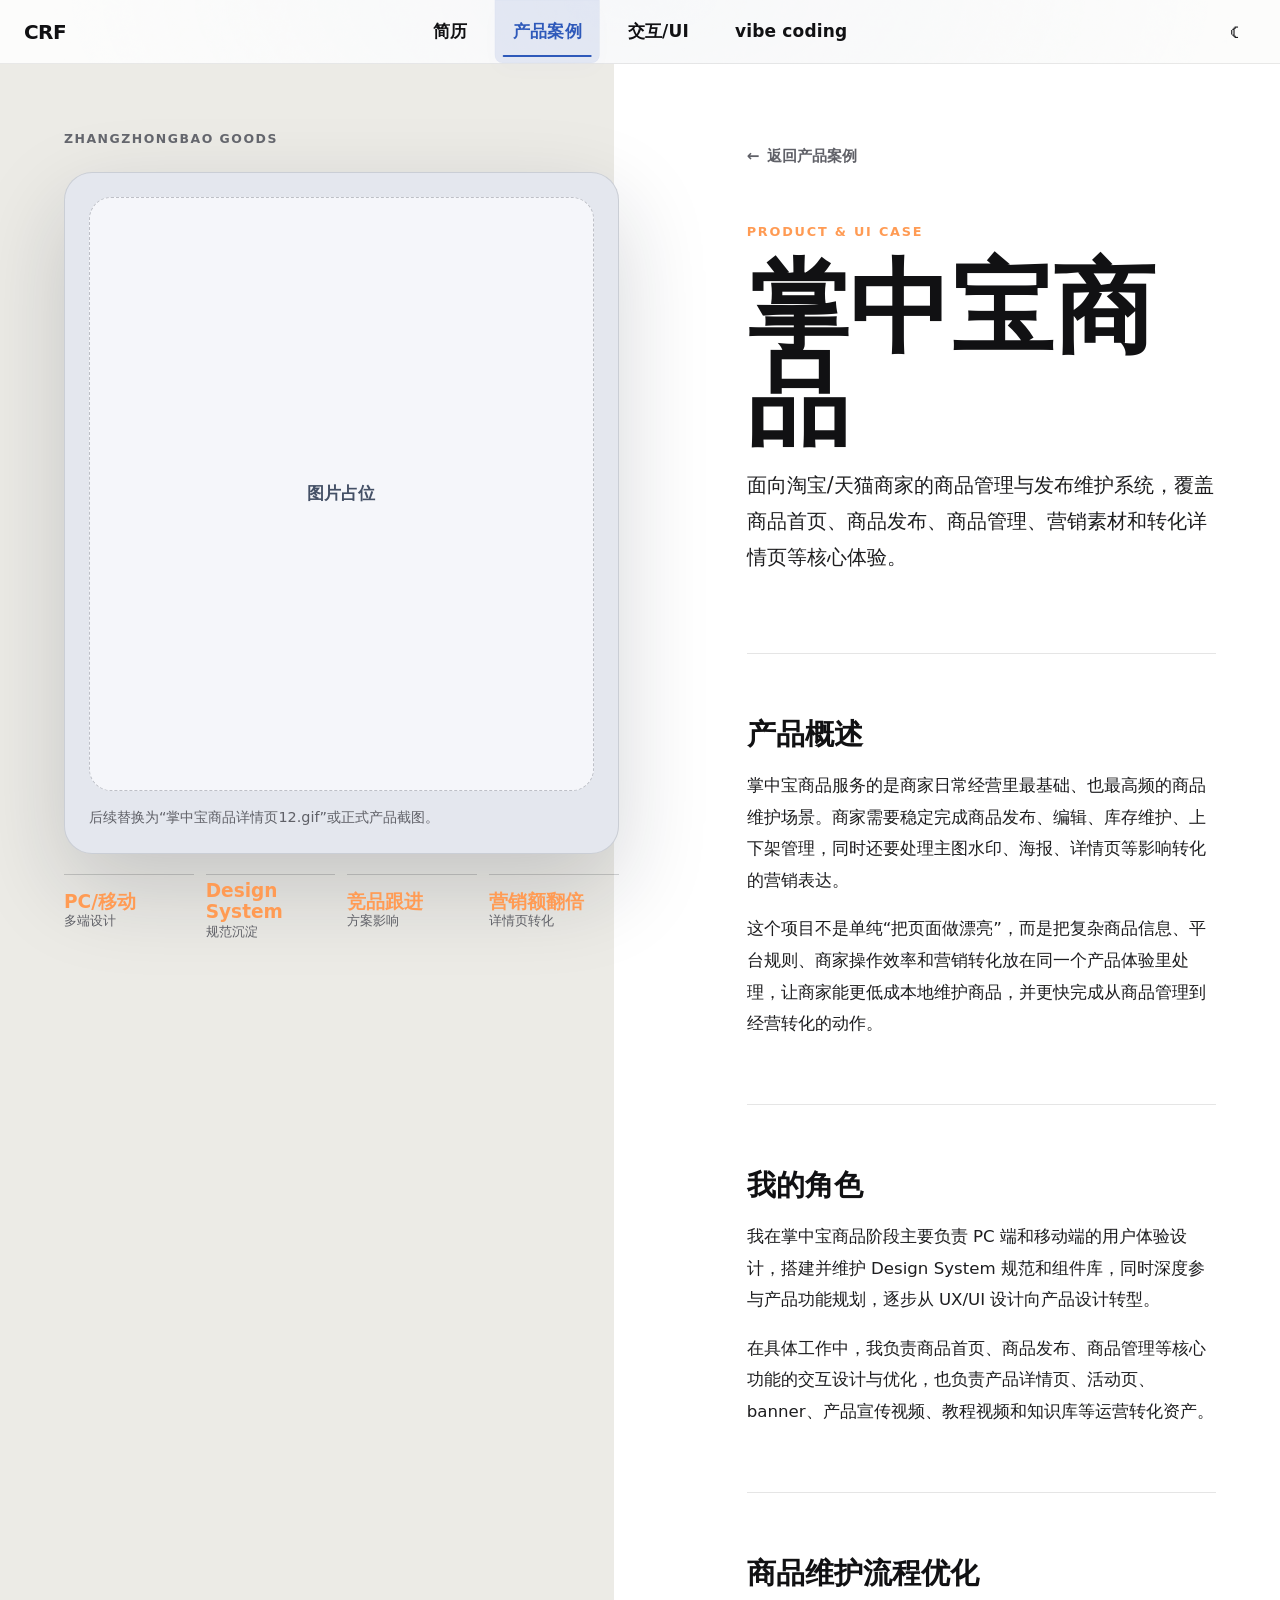
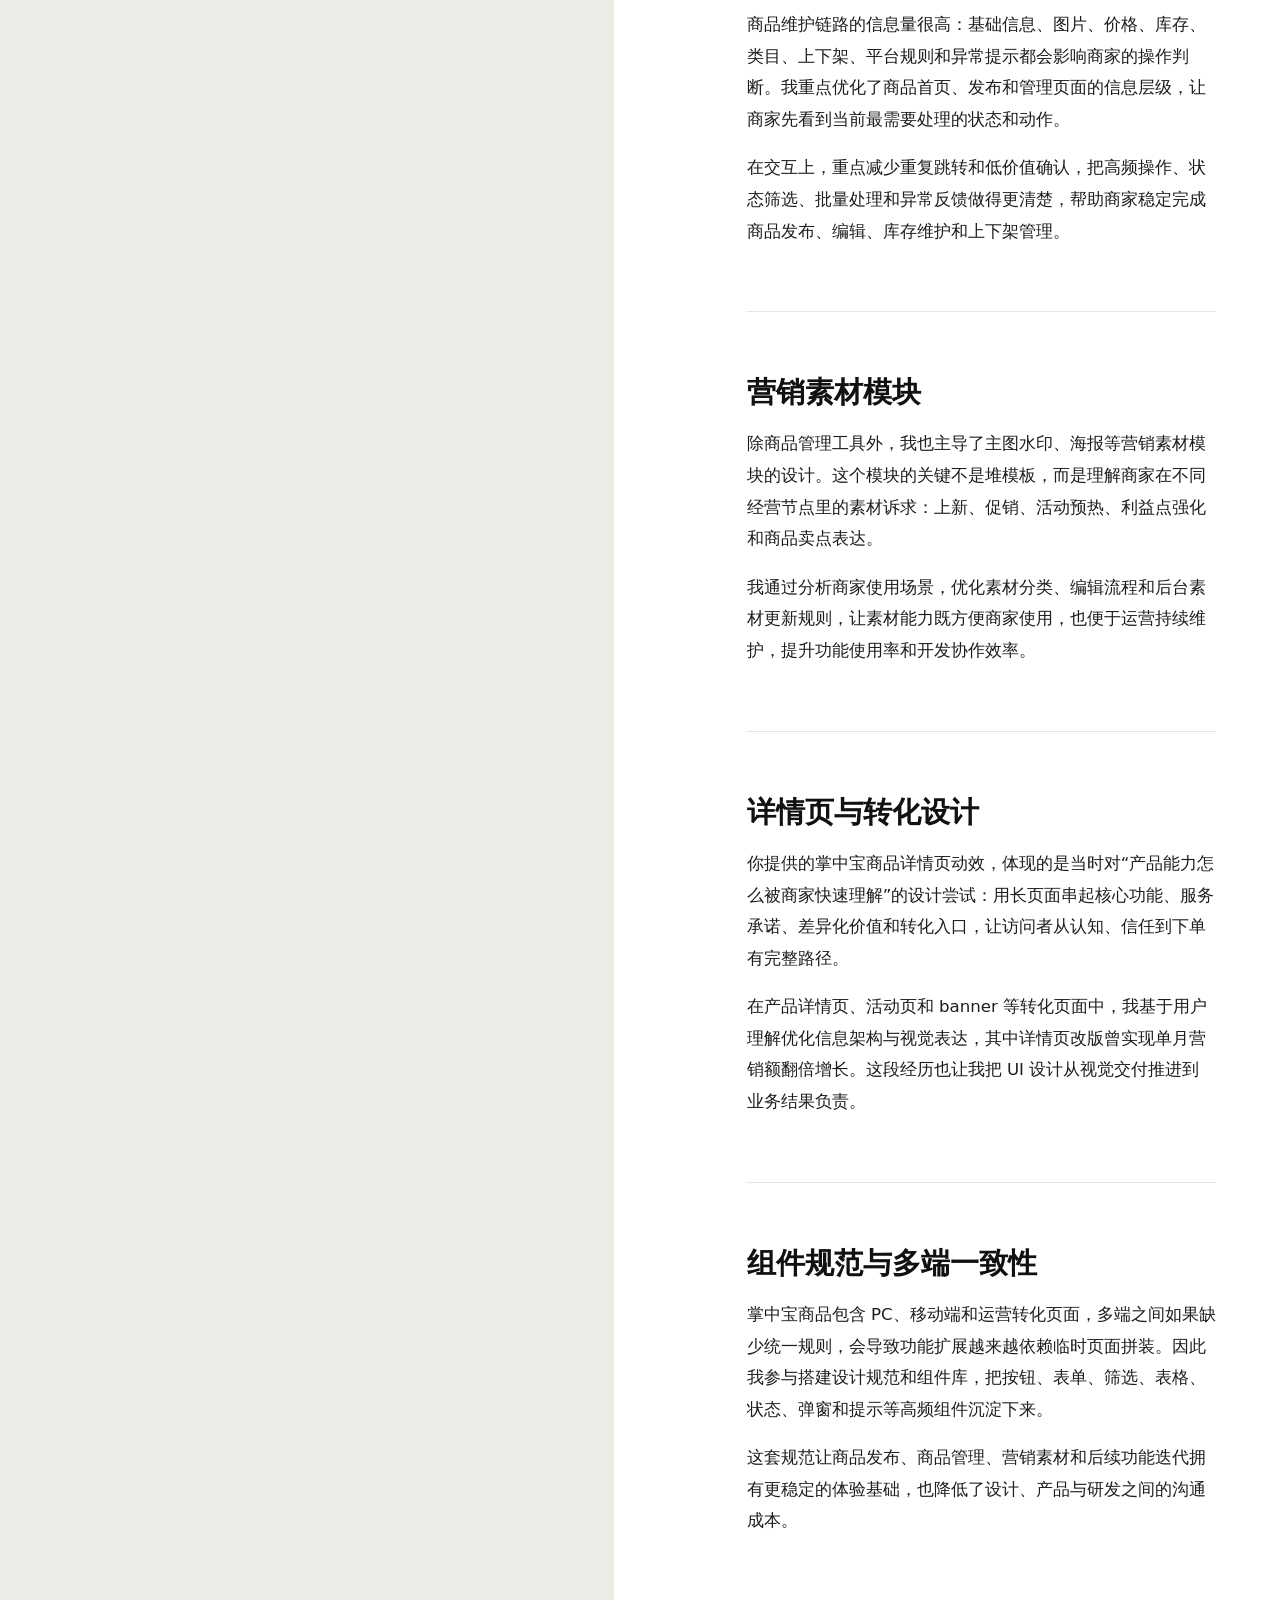
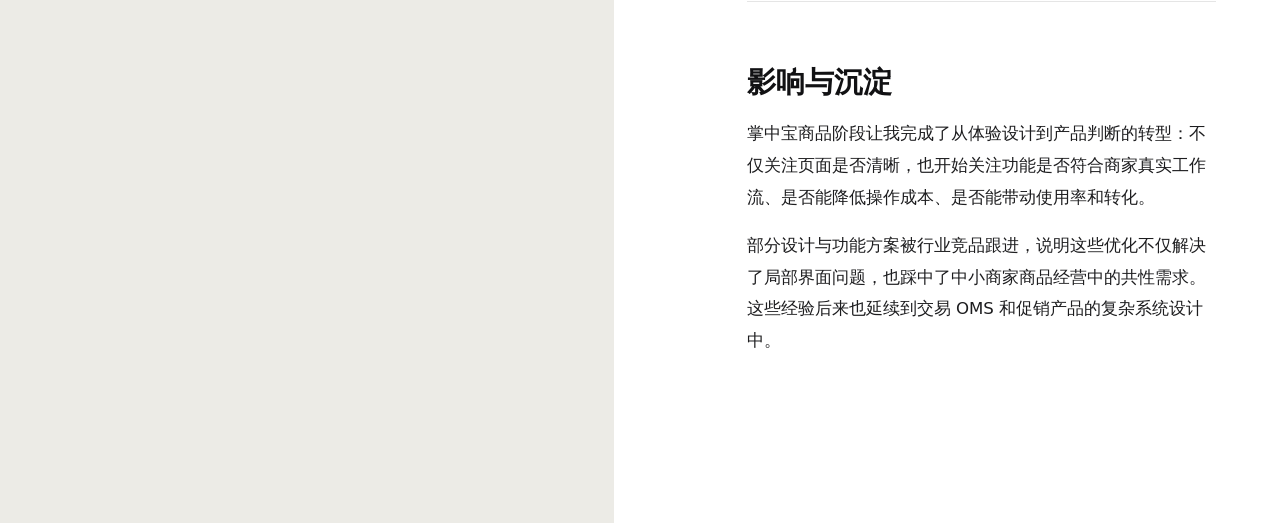
==== case-goods.html @ e0917ec3 "Add trade OMS portfolio case study" ====
<!doctype html>
<html lang="zh-CN">
  <head>
    <meta charset="utf-8" />
    <meta name="viewport" content="width=device-width, initial-scale=1" />
    <title>掌中宝商品案例 | 陈若非</title>
    <meta name="description" content="陈若非在掌中宝商品项目中负责交互/UI、商品管理流程、营销素材模块和转化详情页设计的产品案例。" />
    <link rel="stylesheet" href="styles.css" />
  </head>
  <body class="case-study-body">
    <div class="page-container">
      <header class="site-header">
        <a class="site-logo" href="index.html" aria-label="回到简历"><span class="logo-text">CRF</span></a>
        <nav class="primary-nav nav-links" aria-label="一级导航">
          <a class="nav-link" href="index.html">简历</a>
          <a class="nav-link active" href="product-cases.html">产品案例</a>
          <a class="nav-link" href="interaction-ui.html">交互/UI</a>
          <a class="nav-link" href="vibe-coding.html">vibe coding</a>
        </nav>
        <div class="nav-actions">
          <button class="theme-toggle" type="button" aria-label="切换为深色模式" title="切换为深色模式"><span class="theme-toggle-icon" aria-hidden="true">☾</span></button>
          <button class="hamburger-button" type="button" aria-label="打开导航" aria-expanded="false"><span class="hamburger-icon" aria-hidden="true"><span></span><span></span><span></span></span></button>
        </div>
      </header>
      <div class="slide-menu-overlay" hidden></div>
      <aside class="slide-menu slide-menu--right" id="mobile-nav-menu" aria-hidden="true">
        <nav aria-label="移动端导航">
          <ul class="hamburger-ul">
            <li><a href="index.html"><h3>简历</h3></a></li>
            <li><a href="product-cases.html"><h3 class="index-li">产品案例</h3></a></li>
            <li><a href="interaction-ui.html"><h3>交互/UI</h3></a></li>
            <li><a href="vibe-coding.html"><h3>vibe coding</h3></a></li>
          </ul>
        </nav>
      </aside>

      <main class="page-main trade-case-main goods-case-main">
        <section class="trade-case-layout" aria-labelledby="goods-case-title">
          <div class="trade-case-media" aria-label="掌中宝商品详情页截图占位">
            <div class="trade-case-media-inner">
              <p class="trade-case-kicker">Zhangzhongbao Goods</p>
              <figure class="trade-case-figure trade-case-figure--primary case-placeholder-frame">
                <div class="case-image-placeholder" aria-hidden="true">图片占位</div>
                <figcaption>后续替换为“掌中宝商品详情页12.gif”或正式产品截图。</figcaption>
              </figure>
              <div class="trade-case-metrics" aria-label="项目关键证据">
                <span><strong>PC/移动</strong>多端设计</span>
                <span><strong>Design System</strong>规范沉淀</span>
                <span><strong>竞品跟进</strong>方案影响</span>
                <span><strong>营销额翻倍</strong>详情页转化</span>
              </div>
            </div>
          </div>

          <article class="trade-case-content">
            <a class="case-back-link" href="product-cases.html">返回产品案例</a>
            <header class="trade-case-hero">
              <p class="case-eyebrow">Product & UI Case</p>
              <h1 id="goods-case-title">掌中宝商品</h1>
              <p class="case-lede">面向淘宝/天猫商家的商品管理与发布维护系统，覆盖商品首页、商品发布、商品管理、营销素材和转化详情页等核心体验。</p>
            </header>

            <section class="case-story-section" aria-labelledby="goods-overview">
              <h2 id="goods-overview">产品概述</h2>
              <p>掌中宝商品服务的是商家日常经营里最基础、也最高频的商品维护场景。商家需要稳定完成商品发布、编辑、库存维护、上下架管理，同时还要处理主图水印、海报、详情页等影响转化的营销表达。</p>
              <p>这个项目不是单纯“把页面做漂亮”，而是把复杂商品信息、平台规则、商家操作效率和营销转化放在同一个产品体验里处理，让商家能更低成本地维护商品，并更快完成从商品管理到经营转化的动作。</p>
            </section>

            <section class="case-story-section" aria-labelledby="goods-role">
              <h2 id="goods-role">我的角色</h2>
              <p>我在掌中宝商品阶段主要负责 PC 端和移动端的用户体验设计，搭建并维护 Design System 规范和组件库，同时深度参与产品功能规划，逐步从 UX/UI 设计向产品设计转型。</p>
              <p>在具体工作中，我负责商品首页、商品发布、商品管理等核心功能的交互设计与优化，也负责产品详情页、活动页、banner、产品宣传视频、教程视频和知识库等运营转化资产。</p>
            </section>

            <section class="case-story-section" aria-labelledby="goods-flow">
              <h2 id="goods-flow">商品维护流程优化</h2>
              <p>商品维护链路的信息量很高：基础信息、图片、价格、库存、类目、上下架、平台规则和异常提示都会影响商家的操作判断。我重点优化了商品首页、发布和管理页面的信息层级，让商家先看到当前最需要处理的状态和动作。</p>
              <p>在交互上，重点减少重复跳转和低价值确认，把高频操作、状态筛选、批量处理和异常反馈做得更清楚，帮助商家稳定完成商品发布、编辑、库存维护和上下架管理。</p>
            </section>

            <section class="case-story-section" aria-labelledby="goods-material">
              <h2 id="goods-material">营销素材模块</h2>
              <p>除商品管理工具外，我也主导了主图水印、海报等营销素材模块的设计。这个模块的关键不是堆模板，而是理解商家在不同经营节点里的素材诉求：上新、促销、活动预热、利益点强化和商品卖点表达。</p>
              <p>我通过分析商家使用场景，优化素材分类、编辑流程和后台素材更新规则，让素材能力既方便商家使用，也便于运营持续维护，提升功能使用率和开发协作效率。</p>
            </section>

            <section class="case-story-section" aria-labelledby="goods-conversion">
              <h2 id="goods-conversion">详情页与转化设计</h2>
              <p>你提供的掌中宝商品详情页动效，体现的是当时对“产品能力怎么被商家快速理解”的设计尝试：用长页面串起核心功能、服务承诺、差异化价值和转化入口，让访问者从认知、信任到下单有完整路径。</p>
              <p>在产品详情页、活动页和 banner 等转化页面中，我基于用户理解优化信息架构与视觉表达，其中详情页改版曾实现单月营销额翻倍增长。这段经历也让我把 UI 设计从视觉交付推进到业务结果负责。</p>
            </section>

            <section class="case-story-section" aria-labelledby="goods-system">
              <h2 id="goods-system">组件规范与多端一致性</h2>
              <p>掌中宝商品包含 PC、移动端和运营转化页面，多端之间如果缺少统一规则，会导致功能扩展越来越依赖临时页面拼装。因此我参与搭建设计规范和组件库，把按钮、表单、筛选、表格、状态、弹窗和提示等高频组件沉淀下来。</p>
              <p>这套规范让商品发布、商品管理、营销素材和后续功能迭代拥有更稳定的体验基础，也降低了设计、产品与研发之间的沟通成本。</p>
            </section>

            <section class="case-story-section" aria-labelledby="goods-impact">
              <h2 id="goods-impact">影响与沉淀</h2>
              <p>掌中宝商品阶段让我完成了从体验设计到产品判断的转型：不仅关注页面是否清晰，也开始关注功能是否符合商家真实工作流、是否能降低操作成本、是否能带动使用率和转化。</p>
              <p>部分设计与功能方案被行业竞品跟进，说明这些优化不仅解决了局部界面问题，也踩中了中小商家商品经营中的共性需求。这些经验后来也延续到交易 OMS 和促销产品的复杂系统设计中。</p>
            </section>
          </article>
        </section>
      </main>
    </div>
    <script src="script.js"></script>
  </body>
</html>
---- styles.css ----
:root {
  --color-bg: #fff;
  --color-bg-alt: #fbfbfd;
  --color-fg: #1d1d1f;
  --color-fg-bold: #111113;
  --color-fg-light: #5f6067;
  --color-fg-muted: #8a8b92;
  --color-border: #0000001a;
  --color-border-bg: #0000000f;
  --color-accent: #2e59ba;
  --color-accent-light: #eaf0ff;
  --color-accent-subtle: #f0f5ff;
  --color-surface-hover: #f3f4f8;
  --font-sans: Inter, ui-sans-serif, system-ui, -apple-system, BlinkMacSystemFont, "Segoe UI", "PingFang SC", "Microsoft YaHei", sans-serif;
  --font-heading: var(--font-sans);
  --font-weight-normal: 400;
  --font-weight-medium: 600;
  --font-weight-bold: 700;
  --font-weight-black: 800;
  --text-sm: 0.875rem;
  --text-md: 1rem;
  --text-lg: 1.25rem;
  --text-xl: 1.75rem;
  --text-2xl: 2.5rem;
  --text-3xl: 3.5rem;
  --tracking-tight: -0.03em;
  --leading-normal: 1.7;
  --leading-tight: 1.1;
  --spacing-1: 0.25rem;
  --spacing-2: 0.5rem;
  --spacing-3: 0.75rem;
  --spacing-4: 1rem;
  --spacing-5: 1.25rem;
  --spacing-6: 1.5rem;
  --spacing-8: 2rem;
  --spacing-10: 2.5rem;
  --spacing-12: 3rem;
  --radius-xs: 4px;
  --radius-sm: 8px;
  --radius-md: 12px;
  --radius-lg: 16px;
  --shadow-sm: 0 8px 22px rgba(0, 0, 0, 0.05);
  --shadow-md: 0 18px 45px rgba(0, 0, 0, 0.08);
  --header-height: 64px;
  --header-height-mobile: 56px;
  --z-header: 50;
  --z-sticky: 20;
  --z-overlay: 80;
  --z-menu: 90;
  --duration-fast: 160ms;
  --duration-normal: 300ms;
  --ease-out: cubic-bezier(0.16, 1, 0.3, 1);
  --ease-menu: cubic-bezier(0.22, 1, 0.36, 1);
}

[data-theme="dark"] {
  --color-bg: #121214;
  --color-bg-alt: #17171a;
  --color-fg: #e6e6eb;
  --color-fg-bold: #fbfbfd;
  --color-fg-light: #b4b5bd;
  --color-fg-muted: #7d7f89;
  --color-border: #ffffff24;
  --color-border-bg: #ffffff12;
  --color-accent: #7ea2ff;
  --color-accent-light: #1d2b4f;
  --color-accent-subtle: #18223c;
  --color-surface-hover: #24242a;
}

* {
  box-sizing: border-box;
}

html {
  scroll-behavior: smooth;
}

body {
  margin: 0;
  background-color: var(--color-bg-alt);
  color: var(--color-fg);
  font-family: var(--font-sans);
  font-size: 17px;
  font-weight: var(--font-weight-normal);
  line-height: var(--leading-normal);
  padding-top: var(--header-height);
  -webkit-font-smoothing: antialiased;
  -moz-osx-font-smoothing: grayscale;
}

.portfolio-body {
  background: #fff;
  overflow-x: hidden;
}

[data-theme="dark"] .portfolio-body {
  background: #0f0f10;
}

body::before {
  content: "";
  position: fixed;
  inset: 0;
  background-image: url("data:image/svg+xml,%3Csvg viewBox='0 0 200 200' xmlns='http://www.w3.org/2000/svg'%3E%3Cfilter id='noise'%3E%3CfeTurbulence type='fractalNoise' baseFrequency='0.65' numOctaves='3' stitchTiles='stitch'/%3E%3C/filter%3E%3Crect width='100%25' height='100%25' filter='url(%23noise)'/%3E%3C/svg%3E");
  opacity: 0.02;
  pointer-events: none;
  z-index: -1;
}

body::after {
  content: "";
  position: fixed;
  inset: 0;
  background: radial-gradient(ellipse 80% 50% at 50% 0%, rgba(46, 89, 186, 0.08) 0%, transparent 60%);
  pointer-events: none;
  z-index: -1;
}

a {
  color: inherit;
}

h1,
h2,
h3,
h4,
p {
  margin-top: 0;
}

h1,
h2,
h3,
h4 {
  color: var(--color-fg-bold);
  font-family: var(--font-heading);
  font-weight: var(--font-weight-bold);
  letter-spacing: var(--tracking-tight);
  line-height: var(--leading-tight);
}

p {
  margin: 0 0 1.25rem;
}

ul {
  margin: 0 0 1.25rem;
  padding-left: 1.1rem;
}

li {
  padding-left: 0.35rem;
}

li + li {
  margin-top: 0.45rem;
}

.page-container {
  display: flex;
  min-height: 100vh;
  flex-direction: column;
}

.site-header {
  position: fixed;
  top: 0;
  left: 0;
  z-index: var(--z-header);
  display: flex;
  align-items: center;
  justify-content: space-between;
  width: 100%;
  height: var(--header-height);
  padding: 0 1.5rem;
  border-bottom: 1px solid rgba(0, 0, 0, 0.08);
  background-color: rgba(255, 255, 255, 0.7);
  backdrop-filter: none;
  -webkit-backdrop-filter: none;
}

[data-theme="dark"] .site-header {
  border-bottom-color: rgba(255, 255, 255, 0.09);
  background-color: rgba(18, 18, 20, 0.84);
  box-shadow: 0 12px 32px rgba(0, 0, 0, 0.18);
}

.site-logo {
  display: flex;
  align-items: center;
  text-decoration: none;
}

.logo-text {
  color: var(--color-fg-bold);
  font-size: var(--text-lg);
  font-weight: var(--font-weight-black);
  letter-spacing: var(--tracking-tight);
}

.nav-links {
  position: absolute;
  left: 50%;
  display: flex;
  height: 100%;
  align-items: stretch;
  gap: 0.625rem;
  transform: translateX(-50%);
}

.nav-link {
  position: relative;
  display: flex;
  align-items: center;
  padding: 0.75rem 1.125rem;
  border-radius: 0 0 var(--radius-sm) var(--radius-sm);
  color: var(--color-fg-bold);
  font-size: 1.0625rem;
  font-weight: var(--font-weight-bold);
  letter-spacing: 0.01em;
  text-decoration: none;
  transition:
    color var(--duration-fast) var(--ease-out),
    background-color var(--duration-fast) var(--ease-out),
    transform var(--duration-fast) var(--ease-out);
}

.nav-link::after {
  content: "";
  position: absolute;
  right: 0.5rem;
  bottom: 0.375rem;
  left: 0.5rem;
  height: 2.5px;
  border-radius: 2px;
  background: var(--color-accent);
  transform: scaleX(0);
  transition: transform var(--duration-fast) var(--ease-out);
}

.nav-link:hover {
  color: var(--color-accent);
  background-color: rgba(0, 0, 0, 0.035);
  transform: scale(1.02);
}

[data-theme="dark"] .nav-link:hover {
  color: var(--color-accent);
  background-color: rgba(255, 255, 255, 0.055);
}

.nav-link:hover::after,
.nav-link.active::after {
  transform: scaleX(1);
}

.nav-link.active {
  color: var(--color-accent);
  background-color: rgba(46, 89, 186, 0.105);
  box-shadow:
    inset 0 0 0 1px rgba(46, 89, 186, 0.012),
    0 8px 22px rgba(46, 89, 186, 0.015);
  backdrop-filter: none;
  -webkit-backdrop-filter: none;
}

.nav-link.active:hover {
  color: var(--color-accent);
  background-color: rgba(46, 89, 186, 0.105);
}

[data-theme="dark"] .nav-link.active,
[data-theme="dark"] .nav-link.active:hover {
  color: var(--color-accent);
  background-color: rgba(24, 43, 78, 0.68);
  box-shadow:
    inset 0 0 0 1px rgba(126, 162, 255, 0.08),
    0 10px 28px rgba(0, 0, 0, 0.18);
}

.nav-actions {
  display: flex;
  align-items: center;
  gap: 0.75rem;
}

.theme-toggle,
.hamburger-button {
  display: flex;
  width: 44px;
  height: 44px;
  align-items: center;
  justify-content: center;
  padding: 0;
  border: 0;
  border-radius: var(--radius-sm);
  background: transparent;
  color: var(--color-fg);
  cursor: pointer;
  font-size: 1.15rem;
  transition:
    background-color var(--duration-fast) var(--ease-out),
    color var(--duration-fast) var(--ease-out);
}

.theme-toggle:hover,
.hamburger-button:hover {
  background: var(--color-bg-alt);
  color: var(--color-fg-bold);
}

.theme-toggle:focus:not(:focus-visible),
.hamburger-button:focus:not(:focus-visible) {
  outline: none;
}

.theme-toggle:focus-visible,
.hamburger-button:focus-visible,
.nav-link:focus-visible,
.resume-nav-link:focus-visible {
  outline: 2px solid var(--color-accent);
  outline-offset: 2px;
}

.hamburger-button {
  display: none;
}

.hamburger-icon {
  position: relative;
  display: block;
  width: 20px;
  height: 14px;
}

.hamburger-icon span {
  position: absolute;
  left: 0;
  display: block;
  width: 100%;
  height: 2px;
  border-radius: 2px;
  background-color: var(--color-fg-bold);
  transition: all var(--duration-normal) var(--ease-menu);
}

.hamburger-icon span:nth-child(1) {
  top: 0;
}

.hamburger-icon span:nth-child(2) {
  top: 50%;
  transform: translateY(-50%);
}

.hamburger-icon span:nth-child(3) {
  bottom: 0;
}

.hamburger-icon--open span:nth-child(1) {
  top: 50%;
  transform: translateY(-50%) rotate(45deg);
}

.hamburger-icon--open span:nth-child(2) {
  opacity: 0;
  transform: translateY(-50%) scaleX(0);
}

.hamburger-icon--open span:nth-child(3) {
  bottom: 50%;
  transform: translateY(50%) rotate(-45deg);
}

.slide-menu-overlay {
  position: fixed;
  inset: 0;
  z-index: var(--z-overlay);
  background: rgba(0, 0, 0, 0.42);
  opacity: 0;
  pointer-events: none;
  transition: opacity var(--duration-normal) var(--ease-menu);
}

.slide-menu-overlay--open {
  opacity: 1;
  pointer-events: auto;
}

.slide-menu {
  position: fixed;
  top: 0;
  bottom: 0;
  z-index: var(--z-menu);
  width: 300px;
  max-width: 80vw;
  padding: 2.5em 1.5em 0;
  overflow-y: auto;
  background-color: var(--color-bg);
  font-size: 1.15em;
  transition: transform var(--duration-normal) var(--ease-menu);
  -webkit-overflow-scrolling: touch;
}

.slide-menu--right {
  right: 0;
  transform: translateX(100%);
}

.slide-menu--open {
  transform: translateX(0);
}

.hamburger-ul {
  display: flex;
  flex-direction: column;
  gap: 0.25rem;
  margin: 0;
  padding: 1rem 0;
  list-style: none;
}

.hamburger-ul li {
  display: block;
}

.hamburger-ul li a {
  display: block;
  padding: 0.75rem 1rem;
  border-radius: var(--radius-sm);
  text-decoration: none;
  transition: background-color var(--duration-fast) var(--ease-out);
}

.hamburger-ul li a:hover {
  background-color: var(--color-border-bg);
}

.hamburger-ul li a h3 {
  margin: 0;
  padding: 0;
  border: 0;
  color: var(--color-fg);
  font-size: 1rem;
  font-weight: var(--font-weight-medium);
  letter-spacing: normal;
  text-transform: none;
  transition: color var(--duration-fast) var(--ease-out);
}

.hamburger-ul li a:hover h3 {
  color: var(--color-fg-bold);
}

.hamburger-ul .index-li {
  color: var(--color-fg-bold);
  font-weight: var(--font-weight-bold);
}

body.menu-open {
  overflow: hidden;
}

.visually-hidden {
  position: absolute;
  width: 1px;
  height: 1px;
  padding: 0;
  overflow: hidden;
  clip: rect(0, 0, 0, 0);
  white-space: nowrap;
  border: 0;
}

.page-main {
  flex: 1;
  width: 100%;
  max-width: 800px;
  margin: 0 auto;
  padding: 3rem 2rem;
}

.resume-page {
  max-width: 880px;
  margin: 0 auto;
}

.product-cases-main {
  max-width: none;
  padding: 0;
  overflow: hidden;
  background: #fff;
}

[data-theme="dark"] .product-cases-main {
  background: #0f0f10;
}

.product-portfolio-page {
  color: #050505;
}

[data-theme="dark"] .product-portfolio-page {
  color: #f6f6f2;
}

.portfolio-projects {
  display: flex;
  width: min(100%, 1480px);
  margin: 0 auto;
  flex-direction: column;
  gap: clamp(2rem, 4vw, 3.6rem);
  padding: clamp(3.33rem, 5.33vw, 5rem) 0 clamp(5rem, 8vw, 7rem);
}

.portfolio-project {
  --accent: var(--color-accent);
  --hover-shift: clamp(8rem, 17.5vw, 16rem);
  --title-hover-shift: clamp(3rem, 5vw, 5.25rem);
  position: relative;
  display: flex;
  min-height: clamp(230px, 25vw, 330px);
  align-items: center;
  gap: clamp(1.8rem, 3.5vw, 3.25rem);
  color: currentColor;
  isolation: isolate;
  will-change: transform;
  transition: transform 520ms var(--ease-menu);
}

.portfolio-project--right {
  justify-content: flex-start;
  padding-left: clamp(2rem, 5vw, 4.5rem);
  padding-right: 0;
}

.portfolio-project--left {
  justify-content: flex-end;
  padding-left: 0;
  padding-right: clamp(2rem, 5vw, 4.5rem);
}

.portfolio-role {
  width: clamp(24rem, 38vw, 42rem);
  margin: 0;
  font-family: ui-monospace, SFMono-Regular, Menlo, Consolas, monospace;
  font-size: clamp(1rem, 1.14vw, 1.22rem);
  letter-spacing: 0;
  line-height: 1.52;
}

.portfolio-role span {
  display: block;
}

.portfolio-project--left .portfolio-role {
  order: 3;
}

.portfolio-image-link {
  position: relative;
  flex: 0 0 auto;
  display: block;
  width: clamp(12rem, 15vw, 15.5rem);
  aspect-ratio: 1;
  overflow: hidden;
  border-radius: 50%;
  background: #f4f4f1;
  box-shadow: none;
  transform: scale(1);
  transition:
    box-shadow 360ms var(--ease-out),
    filter 360ms var(--ease-out),
    transform 360ms var(--ease-out);
}

.portfolio-image-link::after {
  content: "";
  position: absolute;
  inset: 0;
  border: 1px solid rgba(0, 0, 0, 0.12);
  border-radius: inherit;
  pointer-events: none;
}

.portfolio-image-link img {
  display: block;
  width: 100%;
  height: 100%;
  object-fit: cover;
  filter: grayscale(1) contrast(0.96);
  transform: scale(1.03);
  transition:
    filter 420ms var(--ease-out),
    transform 420ms var(--ease-out);
}

.portfolio-title-link {
  flex: 0 0 auto;
  display: block;
  min-width: max-content;
  color: currentColor;
  font-size: clamp(3.6rem, 6.2vw, 7.4rem);
  font-weight: var(--font-weight-black);
  letter-spacing: 0;
  line-height: 0.9;
  text-decoration: none;
  white-space: nowrap;
  transform: translateX(0);
  transition:
    color 260ms var(--ease-out),
    transform 420ms var(--ease-menu);
}

.portfolio-project--left .portfolio-title-link {
  order: 1;
}

.portfolio-project--left .portfolio-image-link {
  order: 2;
}

.portfolio-project:hover .portfolio-title-link,
.portfolio-project:focus-within .portfolio-title-link,
.portfolio-project.is-hover .portfolio-title-link {
  color: var(--accent);
  transform: translateX(var(--title-hover-shift));
}

@media (min-width: 769px) {
  .portfolio-project--left:hover .portfolio-title-link,
  .portfolio-project--left:focus-within .portfolio-title-link,
  .portfolio-project--left.is-hover .portfolio-title-link {
    transform: translateX(calc(-1 * var(--title-hover-shift)));
  }
}

.portfolio-project--right:hover,
.portfolio-project--right:focus-within,
.portfolio-project--right.is-hover {
  transform: translateX(var(--hover-shift));
}

.portfolio-project--left:hover,
.portfolio-project--left:focus-within,
.portfolio-project--left.is-hover {
  transform: translateX(calc(-1 * var(--hover-shift)));
}

.portfolio-project:hover .portfolio-image-link,
.portfolio-project:focus-within .portfolio-image-link,
.portfolio-project.is-hover .portfolio-image-link {
  box-shadow: 0 34px 90px color-mix(in srgb, var(--accent) 28%, transparent);
  transform: scale(1.06);
}

.portfolio-project:hover img,
.portfolio-project:focus-within img,
.portfolio-project.is-hover img {
  filter: grayscale(0) contrast(1);
  transform: scale(1.12);
}

[data-theme="dark"] .portfolio-image-link {
  background: #19191c;
}

[data-theme="dark"] .portfolio-image-link::after {
  border-color: rgba(255, 255, 255, 0.13);
}

.case-study-body {
  background: #f5f5f2;
}

[data-theme="dark"] .case-study-body {
  background: #0f0f10;
}

.trade-case-main {
  max-width: none;
  padding: 0;
  background:
    linear-gradient(90deg, #ecebe6 0, #ecebe6 48%, #fff 48%, #fff 100%);
}

.goods-case-main {
  --case-accent: #ff9b54;
}

.promo-case-main {
  --case-accent: #8f7cff;
}

[data-theme="dark"] .trade-case-main {
  background:
    linear-gradient(90deg, #171719 0, #171719 48%, #101012 48%, #101012 100%);
}

.trade-case-layout {
  display: grid;
  width: min(100%, 1480px);
  min-height: calc(100vh - var(--header-height));
  margin: 0 auto;
  grid-template-columns: minmax(0, 0.96fr) minmax(32rem, 0.84fr);
}

.trade-case-media {
  position: relative;
  min-height: calc(100vh - var(--header-height));
  padding: clamp(2.5rem, 5vw, 5.5rem);
}

.trade-case-media-inner {
  position: sticky;
  top: calc(var(--header-height) + clamp(2rem, 4vw, 4.5rem));
}

.trade-case-kicker {
  margin: 0 0 1.4rem;
  color: #64666d;
  font-size: 0.78rem;
  font-weight: var(--font-weight-bold);
  letter-spacing: 0.12em;
  text-transform: uppercase;
}

[data-theme="dark"] .trade-case-kicker {
  color: #aaaeb8;
}

.trade-case-figure {
  margin: 0;
}

.trade-case-figure--primary {
  overflow: hidden;
  border: 1px solid rgba(20, 24, 32, 0.12);
  border-radius: 28px;
  background: #e4e7ee;
  box-shadow: 0 34px 90px rgba(22, 28, 42, 0.18);
}

.trade-case-figure img {
  display: block;
  width: 100%;
  height: auto;
}

.case-placeholder-frame {
  padding: clamp(1rem, 2vw, 1.5rem);
}

.case-image-placeholder {
  display: flex;
  align-items: center;
  justify-content: center;
  min-height: min(66vh, 620px);
  border: 1px dashed rgba(17, 24, 39, 0.24);
  border-radius: 22px;
  background: #f5f6fa;
  color: #445066;
  font-size: 1.05rem;
  font-weight: var(--font-weight-bold);
}

.case-placeholder-frame figcaption {
  margin-top: 0.95rem;
  color: var(--color-fg-light);
  font-size: 0.9rem;
  line-height: 1.6;
}

[data-theme="dark"] .trade-case-figure--primary {
  border-color: rgba(255, 255, 255, 0.12);
  background: #20222a;
  box-shadow: 0 34px 90px rgba(0, 0, 0, 0.35);
}

[data-theme="dark"] .case-image-placeholder {
  border-color: rgba(255, 255, 255, 0.18);
  background: #17191f;
  color: #d6dae4;
}

.trade-case-metrics {
  display: grid;
  margin-top: 1.25rem;
  grid-template-columns: repeat(4, minmax(0, 1fr));
  gap: 0.75rem;
}

.trade-case-metrics span {
  display: flex;
  min-height: 4.5rem;
  flex-direction: column;
  justify-content: center;
  border-top: 1px solid rgba(20, 24, 32, 0.18);
  color: #5f6067;
  font-size: 0.82rem;
  line-height: 1.35;
}

.trade-case-metrics strong {
  display: block;
  color: #111113;
  font-size: clamp(1.5rem, 2.2vw, 2.25rem);
  line-height: 1;
}

[data-theme="dark"] .trade-case-metrics span {
  border-top-color: rgba(255, 255, 255, 0.18);
  color: #b4b5bd;
}

[data-theme="dark"] .trade-case-metrics strong {
  color: #fbfbfd;
}

.trade-case-content {
  padding: clamp(3rem, 6vw, 6rem) clamp(2rem, 5vw, 5rem) clamp(4rem, 8vw, 7rem);
  background: #fff;
}

[data-theme="dark"] .trade-case-content {
  background: #101012;
}

.case-back-link {
  display: inline-flex;
  margin-bottom: clamp(2rem, 4vw, 3.5rem);
  color: var(--color-fg-light);
  font-size: 0.95rem;
  font-weight: var(--font-weight-bold);
  text-decoration: none;
  transition:
    color var(--duration-fast) var(--ease-out),
    transform var(--duration-fast) var(--ease-out);
}

.case-back-link::before {
  content: "←";
  margin-right: 0.45rem;
}

.case-back-link:hover,
.case-back-link:focus-visible {
  color: var(--color-accent);
  transform: translateX(-4px);
}

.trade-case-hero {
  max-width: 40rem;
  margin-bottom: clamp(3rem, 6vw, 5rem);
}

.case-eyebrow {
  margin-bottom: 1.2rem;
  color: var(--case-accent, var(--color-accent));
  font-size: 0.8rem;
  font-weight: var(--font-weight-black);
  letter-spacing: 0.14em;
  text-transform: uppercase;
}

.goods-case-main .trade-case-metrics strong,
.promo-case-main .trade-case-metrics strong {
  color: var(--case-accent);
  font-size: clamp(1.05rem, 1.45vw, 1.45rem);
  line-height: 1.14;
}

.trade-case-hero h1 {
  margin-bottom: 1.4rem;
  color: var(--color-fg-bold);
  font-size: clamp(4rem, 8vw, 8rem);
  letter-spacing: 0;
  line-height: 0.9;
}

.case-lede {
  margin: 0;
  color: var(--color-fg);
  font-size: clamp(1.18rem, 1.6vw, 1.45rem);
  line-height: 1.75;
}

.case-story-section {
  max-width: 44rem;
  padding: clamp(2.25rem, 5vw, 4rem) 0;
  border-top: 1px solid var(--color-border);
}

.case-story-section h2 {
  margin-bottom: 1.25rem;
  color: var(--color-fg-bold);
  font-size: clamp(1.55rem, 2.3vw, 2.25rem);
  letter-spacing: 0;
}

.case-story-section p {
  margin-bottom: 1.05rem;
  color: var(--color-fg);
  font-size: 1.04rem;
  line-height: 1.9;
}

.case-story-section p:last-child {
  margin-bottom: 0;
}

.trade-split-body {
  background: #f6f8fb;
}

[data-theme="dark"] .trade-split-body {
  background: #111920;
}

.trade-split-main {
  --trade-bg: #f6f8fb;
  --trade-panel: #ffffff;
  --trade-panel-soft: #edf3f8;
  --trade-text: #131a22;
  --trade-muted: rgba(19, 26, 34, 0.72);
  --trade-soft: rgba(19, 26, 34, 0.62);
  --trade-border: rgba(19, 26, 34, 0.12);
  --trade-card: rgba(24, 144, 255, 0.08);
  --trade-shadow: rgba(20, 32, 46, 0.12);
  max-width: none;
  padding: 0;
  background: var(--trade-bg);
  color: var(--trade-text);
}

[data-theme="dark"] .trade-split-main {
  --trade-bg: #111920;
  --trade-panel: #182128;
  --trade-panel-soft: #182128;
  --trade-text: #f5f8fb;
  --trade-muted: rgba(245, 248, 251, 0.82);
  --trade-soft: rgba(245, 248, 251, 0.68);
  --trade-border: rgba(255, 255, 255, 0.1);
  --trade-card: rgba(24, 144, 255, 0.09);
  --trade-shadow: rgba(0, 0, 0, 0.24);
}

.trade-split-main img {
  display: block;
  width: 100%;
  height: auto;
}

.trade-split-section {
  display: grid;
  width: min(100%, 1680px);
  margin: 0 auto;
  grid-template-columns: minmax(0, 1.08fr) minmax(30rem, 0.92fr);
  gap: clamp(2.5rem, 4.8vw, 5.6rem);
  align-items: start;
  padding: clamp(4.5rem, 7vw, 7.6rem) clamp(2rem, 5vw, 5rem);
  border-top: 1px solid var(--trade-border);
}

.trade-split-hero {
  min-height: calc(100vh - var(--header-height));
  align-items: start;
  border-top: 0;
  padding-top: clamp(3rem, 5vw, 5.5rem);
}

.trade-split-hero .trade-split-copy {
  padding-top: 0;
}

.trade-split-visual--sticky {
  position: sticky;
  top: calc(var(--header-height) + 2rem);
}

.trade-split-frame {
  overflow: hidden;
  margin: 0;
  border: 1px solid var(--trade-border);
  border-radius: 8px;
  background: var(--trade-panel);
  box-shadow: 0 24px 90px var(--trade-shadow);
}

.trade-split-frame--hero {
  box-shadow: 0 40px 120px var(--trade-shadow);
}

.trade-split-frame--flow {
  padding: clamp(0.85rem, 1.4vw, 1.25rem);
  border: 0;
  background: #fff;
  cursor: zoom-in;
}

.trade-split-frame--swimlane {
  padding-block: clamp(1.7rem, 2.8vw, 2.5rem);
  padding-inline: clamp(0.85rem, 1.4vw, 1.25rem);
}

.trade-split-frame--motion {
  padding: clamp(0.8rem, 1.35vw, 1.2rem);
  background: #fff;
}

.trade-split-frame--motion video {
  display: block;
  width: 100%;
  height: auto;
  border-radius: 6px;
  background: #111920;
}

.trade-phone-composite {
  position: relative;
  background: #111920;
}

.trade-phone-composite:hover img {
  transform: none;
}

.trade-phone-composite-video {
  position: absolute;
  top: 9.7%;
  left: 71.55%;
  width: 20.05%;
  height: 77.4%;
  border-radius: 6.5% / 3.2%;
  background: #fff;
  object-fit: cover;
}

.trade-lightbox-trigger {
  display: block;
  width: 100%;
  padding: 0;
  border: 0;
  background: transparent;
  cursor: zoom-in;
}

.trade-split-frame--flow .trade-lightbox-trigger {
  overflow: hidden;
  border-radius: 6px;
  background: #fff;
}

.trade-split-frame--flow img {
  width: 100%;
  border-radius: 6px;
}

.trade-split-frame img {
  transition: transform 520ms var(--ease-out);
}

.trade-split-frame:hover img {
  transform: scale(1.018);
}

.trade-image-stack {
  display: grid;
  gap: 1.25rem;
}

.trade-lightbox {
  position: fixed;
  inset: 0;
  z-index: 1000;
  display: none;
  background: rgba(10, 15, 22, 0.86);
}

.trade-lightbox.is-open {
  display: block;
}

body.lightbox-open {
  overflow: hidden;
}

.trade-lightbox-canvas {
  width: 100%;
  height: 100%;
  padding: 4.5rem 2rem 2rem;
  overflow: auto;
  cursor: zoom-out;
}

.trade-lightbox-image {
  display: block;
  max-width: none;
  width: auto;
  height: auto;
  margin: 0 auto 2rem;
  background: #fff;
  cursor: default;
}

.trade-lightbox-close {
  position: fixed;
  top: 1.2rem;
  right: 1.2rem;
  z-index: 1001;
  display: grid;
  width: 2.75rem;
  height: 2.75rem;
  place-items: center;
  border: 1px solid rgba(255, 255, 255, 0.32);
  border-radius: 999px;
  background: rgba(255, 255, 255, 0.12);
  color: #fff;
  font-size: 1.6rem;
  line-height: 1;
  cursor: pointer;
}

.trade-split-copy {
  align-self: start;
  padding-top: 0.35rem;
}

.trade-split-back {
  margin-bottom: clamp(2rem, 4vw, 3.5rem);
  color: var(--trade-soft);
}

.trade-split-back:hover,
.trade-split-back:focus-visible {
  color: #1890ff;
}

.trade-section-label {
  margin: 0 0 1.15rem;
  color: #1890ff;
  font-size: 0.9rem;
  font-weight: var(--font-weight-black);
  letter-spacing: 0.1em;
  text-transform: uppercase;
}

.trade-split-copy h1,
.trade-split-copy h2 {
  margin: 0 0 1.35rem;
  color: var(--trade-text);
  letter-spacing: 0;
  line-height: 1.05;
}

.trade-split-copy h1 {
  font-size: clamp(4.4rem, 7.6vw, 8.6rem);
  line-height: 0.92;
}

.trade-split-copy h2 {
  font-size: clamp(2.5rem, 4.5vw, 5.4rem);
}

.trade-split-copy p {
  max-width: 46rem;
  margin: 0 0 1.05rem;
  color: var(--trade-muted);
  font-size: clamp(1.05rem, 1.28vw, 1.22rem);
  line-height: 1.88;
}

.trade-split-lede {
  font-size: clamp(1.18rem, 1.6vw, 1.48rem) !important;
  line-height: 1.76 !important;
}

.trade-split-tags {
  display: flex;
  flex-wrap: wrap;
  gap: 0.55rem;
  margin: 0.9rem 0 1.4rem;
  max-width: 46rem;
}

.trade-split-tags span {
  display: inline-flex;
  align-items: center;
  min-height: 2rem;
  padding: 0.35rem 0.78rem;
  border: 1px solid var(--trade-border);
  border-radius: 999px;
  background: var(--trade-card);
  color: var(--trade-accent);
  font-size: 0.82rem;
  font-weight: 700;
  line-height: 1.2;
}

.trade-split-metrics {
  display: grid;
  margin-top: clamp(2rem, 4vw, 3.5rem);
  grid-template-columns: repeat(3, minmax(0, 1fr));
  gap: 1rem;
}

.trade-split-metrics span {
  min-height: 5.5rem;
  padding-top: 1rem;
  color: var(--trade-soft);
  font-size: 0.86rem;
  line-height: 1.4;
}

.trade-split-metrics strong {
  display: block;
  margin-bottom: 0.4rem;
  color: var(--trade-text);
  font-size: clamp(1.8rem, 2.8vw, 3rem);
  line-height: 1;
}

.trade-strategy-mini {
  display: grid;
  gap: 0.75rem;
  margin-top: 2rem;
}

.trade-strategy-mini span {
  display: block;
  padding: 0.95rem 1.1rem;
  border: 1px solid rgba(24, 144, 255, 0.26);
  border-radius: 8px;
  background: var(--trade-card);
  color: var(--trade-muted);
  font-weight: var(--font-weight-bold);
}

.trade-result-strip--split,
.trade-result-cards--split {
  grid-template-columns: 1fr;
}

.trade-result-strip--split span,
.trade-result-cards--split div {
  min-height: 0;
}

.trade-result-strip {
  display: grid;
  margin-top: clamp(2.2rem, 4vw, 4rem);
  grid-template-columns: repeat(3, minmax(0, 1fr));
  gap: 1rem;
}

.trade-result-strip span,
.trade-result-cards div {
  border: 1px solid rgba(24, 144, 255, 0.22);
  border-radius: 8px;
  background: var(--trade-card);
  color: var(--trade-muted);
}

.trade-result-strip span {
  min-height: 8.5rem;
  padding: 1.3rem;
  font-size: 1.03rem;
  line-height: 1.5;
}

.trade-result-strip strong {
  display: block;
  margin-top: 0.5rem;
  color: #1890ff;
  font-size: clamp(2.7rem, 5vw, 5.2rem);
  line-height: 1;
}

.trade-result-cards {
  display: grid;
  margin-top: clamp(2.2rem, 4vw, 4rem);
  grid-template-columns: repeat(3, minmax(0, 1fr));
  gap: 1rem;
}

.trade-result-cards div {
  min-height: 14rem;
  padding: 1.4rem;
}

.trade-result-cards span,
.trade-result-cards strong {
  display: block;
}

.trade-result-cards span {
  margin-bottom: 1rem;
  color: #1890ff;
  font-size: 1.35rem;
  font-weight: var(--font-weight-bold);
}

.trade-result-cards strong {
  margin-bottom: 1rem;
  color: var(--trade-text);
  font-size: clamp(1.35rem, 2.3vw, 2.2rem);
  line-height: 1.25;
}

.trade-result-cards p {
  margin: 0;
  font-size: 1.02rem;
  line-height: 1.72;
}

.portfolio-back-top {
  position: fixed;
  right: clamp(1rem, 3vw, 2.5rem);
  bottom: clamp(1rem, 3vw, 2rem);
  z-index: 30;
  display: flex;
  width: 3rem;
  height: 3rem;
  align-items: center;
  justify-content: center;
  border: 0;
  border-radius: 50%;
  background: #050505;
  color: #fff;
  cursor: pointer;
  font-size: 1.35rem;
  line-height: 1;
  opacity: 0;
  transform: translateY(18px);
  transition:
    background-color 220ms var(--ease-out),
    opacity 260ms var(--ease-out),
    transform 260ms var(--ease-out);
}

.portfolio-back-top.is-visible {
  opacity: 1;
  transform: translateY(0);
}

.portfolio-back-top:hover,
.portfolio-back-top:focus-visible {
  background: var(--color-accent);
}

.reveal-item {
  opacity: 0;
  transform: translateY(24px);
  transition:
    opacity 620ms var(--ease-out),
    transform 620ms var(--ease-out),
    border-color var(--duration-fast) var(--ease-out),
    box-shadow var(--duration-fast) var(--ease-out);
}

.reveal-item.is-visible {
  opacity: 1;
  transform: translateY(0);
}

.portfolio-project--right.reveal-item.is-visible:hover,
.portfolio-project--right.reveal-item.is-visible:focus-within,
.portfolio-project--right.reveal-item.is-visible.is-hover {
  transform: translateX(var(--hover-shift));
}

.portfolio-project--left.reveal-item.is-visible:hover,
.portfolio-project--left.reveal-item.is-visible:focus-within,
.portfolio-project--left.reveal-item.is-visible.is-hover {
  transform: translateX(calc(-1 * var(--hover-shift)));
}

.resume-header {
  margin-bottom: 2rem;
  text-align: center;
}

.resume-title {
  margin: 0 0 1.25rem;
  color: var(--color-fg-bold);
  font-size: clamp(2.5rem, 5vw, 3.5rem);
  font-weight: var(--font-weight-black);
  letter-spacing: var(--tracking-tight);
}

.resume-summary {
  max-width: 640px;
  margin: 0 auto;
  color: var(--color-fg);
  font-size: var(--text-lg);
  line-height: 1.7;
  text-wrap: pretty;
}

.resume-nav {
  position: sticky;
  top: var(--header-height);
  z-index: var(--z-sticky);
  display: flex;
  flex-wrap: wrap;
  justify-content: center;
  gap: var(--spacing-2);
  margin: var(--spacing-6) 0 var(--spacing-4);
  padding: var(--spacing-4) var(--spacing-6);
  border: 1px solid rgba(0, 0, 0, 0.045);
  border-radius: var(--radius-lg);
  background: rgba(248, 249, 252, 0.94);
  box-shadow: 0 12px 30px rgba(0, 0, 0, 0.045);
  backdrop-filter: none;
  -webkit-backdrop-filter: none;
}

.resume-nav-link {
  padding: 0.5rem 1rem;
  border: 0;
  border-radius: var(--radius-sm);
  background: transparent;
  color: var(--color-fg-light);
  font-size: var(--text-sm);
  font-weight: var(--font-weight-medium);
  text-decoration: none;
  transition:
    background-color var(--duration-fast) var(--ease-out),
    color var(--duration-fast) var(--ease-out);
}

.resume-nav-link:hover {
  color: var(--color-fg);
  background: rgba(0, 0, 0, 0.035);
  transform: translateY(-1px);
}

.resume-nav-link.active {
  color: var(--color-accent);
  background: rgba(46, 89, 186, 0.095);
  font-weight: var(--font-weight-bold);
}

.resume-nav-link.active:hover {
  color: var(--color-accent);
  background: rgba(46, 89, 186, 0.095);
}

[data-theme="dark"] .resume-nav {
  border-color: rgba(255, 255, 255, 0.09);
  background: rgba(18, 18, 20, 0.94);
  box-shadow: 0 16px 36px rgba(0, 0, 0, 0.22);
}

[data-theme="dark"] .resume-nav-link:hover {
  color: var(--color-fg-bold);
  background: rgba(255, 255, 255, 0.09);
}

[data-theme="dark"] .resume-nav-link.active,
[data-theme="dark"] .resume-nav-link.active:hover {
  color: var(--color-accent);
  background: rgba(24, 43, 78, 0.78);
}

.resume-content {
  display: flex;
  flex-direction: column;
  gap: 4.5rem;
}

.resume-section {
  scroll-margin-top: calc(var(--header-height) + 6rem);
  padding-top: var(--spacing-10);
  border-top: 2px solid var(--color-border);
}

.resume-section:first-child {
  border-top: 0;
  padding-top: 0;
}

.resume-section .title {
  margin-bottom: 2.5rem;
  text-align: center;
}

.resume-section .title h3 {
  display: inline-block;
  margin: 0;
  padding-bottom: 0.75rem;
  border-bottom: 3px solid var(--color-accent);
  color: var(--color-fg-bold);
  font-size: var(--text-3xl);
  font-weight: var(--font-weight-black);
  letter-spacing: var(--tracking-tight);
}

.job-card {
  position: relative;
  overflow: hidden;
  margin-bottom: 1.25rem;
  padding: 2rem;
  border: 1px solid var(--color-border);
  border-radius: var(--radius-lg);
  background: rgba(255, 255, 255, 0.86);
  box-shadow: var(--shadow-sm);
  transition:
    border-color var(--duration-fast) var(--ease-out),
    box-shadow var(--duration-fast) var(--ease-out),
    transform var(--duration-fast) var(--ease-out),
    background-color var(--duration-fast) var(--ease-out);
}

.job-card::before,
.skill-groups article::before {
  content: "";
  position: absolute;
  top: 2rem;
  bottom: 2rem;
  left: 0;
  width: 4px;
  border-radius: 0 4px 4px 0;
  background: var(--color-accent);
  opacity: 0;
  transform: scaleY(0.72);
  transform-origin: center;
  transition:
    opacity var(--duration-fast) var(--ease-out),
    transform var(--duration-fast) var(--ease-out);
}

.job-card:hover,
.job-card.is-hover,
.skill-groups article:hover,
.skill-groups article.is-hover {
  border-color: color-mix(in srgb, var(--color-accent) 58%, transparent);
  box-shadow: 0 22px 54px rgba(46, 89, 186, 0.16);
  transform: translateY(-3px);
}

.job-card:hover::before,
.job-card.is-hover::before,
.skill-groups article:hover::before,
.skill-groups article.is-hover::before {
  opacity: 1;
  transform: scaleY(1);
}

[data-theme="dark"] .job-card,
[data-theme="dark"] .skill-groups article {
  background: rgba(24, 24, 28, 0.86);
}

.job-card:last-child {
  margin-bottom: 0;
}

.job-card h4 {
  margin: 0 0 0.5rem;
  color: var(--color-fg-bold);
  font-size: 1.35rem;
  font-weight: var(--font-weight-black);
  letter-spacing: -0.02em;
}

.job-card p,
.job-card li {
  color: var(--color-fg);
}

.job-meta {
  margin-bottom: 1.1rem;
  color: var(--color-fg-light) !important;
  font-size: var(--text-sm);
  font-weight: var(--font-weight-medium);
}

.job-card.compact {
  padding: 1.5rem 1.75rem;
}

.skill-groups {
  display: grid;
  grid-template-columns: repeat(2, minmax(0, 1fr));
  gap: 1rem;
}

.skill-groups article {
  position: relative;
  overflow: hidden;
  padding: 1.35rem;
  border: 1px solid var(--color-border);
  border-radius: var(--radius-md);
  background: rgba(255, 255, 255, 0.78);
  transition:
    border-color var(--duration-fast) var(--ease-out),
    box-shadow var(--duration-fast) var(--ease-out),
    transform var(--duration-fast) var(--ease-out),
    background-color var(--duration-fast) var(--ease-out);
}

.skill-groups h4 {
  margin: 0 0 0.55rem;
  font-size: 1.08rem;
  font-weight: var(--font-weight-black);
}

.skill-groups p {
  margin: 0;
  color: var(--color-fg-light);
  font-size: 0.96rem;
}

.contact-section p {
  margin-bottom: 0.35rem;
}

@media (max-width: 900px) {
  .nav-link {
    padding-right: 0.75rem;
    padding-left: 0.75rem;
    font-size: 0.98rem;
  }
}

@media (max-width: 736px) {
  body {
    font-size: 15px;
    padding-top: var(--header-height-mobile);
  }

  .site-header {
    height: var(--header-height-mobile);
    padding: 0 1rem;
  }

  .nav-links {
    display: none;
  }

  .nav-link {
    width: 100%;
  }

  .theme-toggle {
    display: none;
  }

  .hamburger-button {
    display: flex;
  }

  .page-main {
    padding: 2rem 1rem;
  }

  .product-cases-main {
    padding: 0;
  }

  .trade-case-main {
    background: var(--color-bg);
  }

  .trade-case-layout {
    display: block;
    min-height: 0;
  }

  .trade-case-media {
    min-height: 0;
    padding: 2rem 1.25rem 2.5rem;
  }

  .trade-case-media-inner {
    position: static;
  }

  .trade-case-kicker {
    margin-bottom: 1rem;
    font-size: 0.72rem;
  }

  .trade-case-figure--primary {
    border-radius: 20px;
    box-shadow: 0 22px 60px rgba(22, 28, 42, 0.16);
  }

  .trade-case-metrics {
    grid-template-columns: repeat(2, minmax(0, 1fr));
  }

  .trade-case-metrics span {
    min-height: 4rem;
  }

  .trade-case-content {
    padding: 2.5rem 1.25rem 4.5rem;
  }

  .case-back-link {
    margin-bottom: 2rem;
  }

  .trade-case-hero {
    margin-bottom: 2.75rem;
  }

  .trade-case-hero h1 {
    font-size: clamp(3.25rem, 17vw, 5rem);
  }

  .case-lede {
    font-size: 1.08rem;
  }

  .case-story-section {
    padding: 2.35rem 0;
  }

  .case-story-section p {
    font-size: 1rem;
    line-height: 1.86;
  }

  .portfolio-projects {
    gap: 2.67rem;
    padding: 4rem 0 5rem;
  }

  .portfolio-project,
  .portfolio-project--left,
  .portfolio-project--right {
    --hover-shift: 1.6rem;
    --title-hover-shift: 1.05rem;
    min-height: 0;
    flex-direction: column;
    align-items: flex-start;
    gap: 1.1rem;
    padding: 0 1.25rem;
  }

  .portfolio-project--left {
    align-items: flex-end;
  }

  .portfolio-role,
  .portfolio-project--left .portfolio-role,
  .portfolio-image-link,
  .portfolio-project--left .portfolio-image-link,
  .portfolio-title-link,
  .portfolio-project--left .portfolio-title-link {
    order: initial;
  }

  .portfolio-role {
    width: min(100%, 34rem);
    font-size: 0.95rem;
    line-height: 1.62;
    white-space: normal;
  }

  .portfolio-image-link {
    width: min(42vw, 11rem);
  }

  .portfolio-title-link {
    max-width: 100%;
    font-size: clamp(2.4rem, 12.6vw, 4.2rem);
    white-space: normal;
    word-break: keep-all;
  }

  .portfolio-project--right:hover,
  .portfolio-project--right:focus-within,
  .portfolio-project--right.is-hover {
    transform: translateX(var(--hover-shift));
  }

  .portfolio-project--left:hover,
  .portfolio-project--left:focus-within,
  .portfolio-project--left.is-hover {
    transform: translateX(calc(-1 * var(--hover-shift)));
  }

  .resume-summary {
    font-size: 1.08rem;
  }

  .resume-nav {
    top: var(--header-height-mobile);
    gap: var(--spacing-1);
    margin-right: calc(-1 * var(--spacing-2));
    margin-left: calc(-1 * var(--spacing-2));
    padding: var(--spacing-3) var(--spacing-4);
    border-radius: var(--radius-md);
  }

  .resume-content {
    gap: 3.5rem;
  }

  .resume-section .title h3 {
    font-size: 2.5rem;
  }

  .job-card {
    padding: 1.35rem;
  }

  .skill-groups {
    grid-template-columns: 1fr;
  }
}
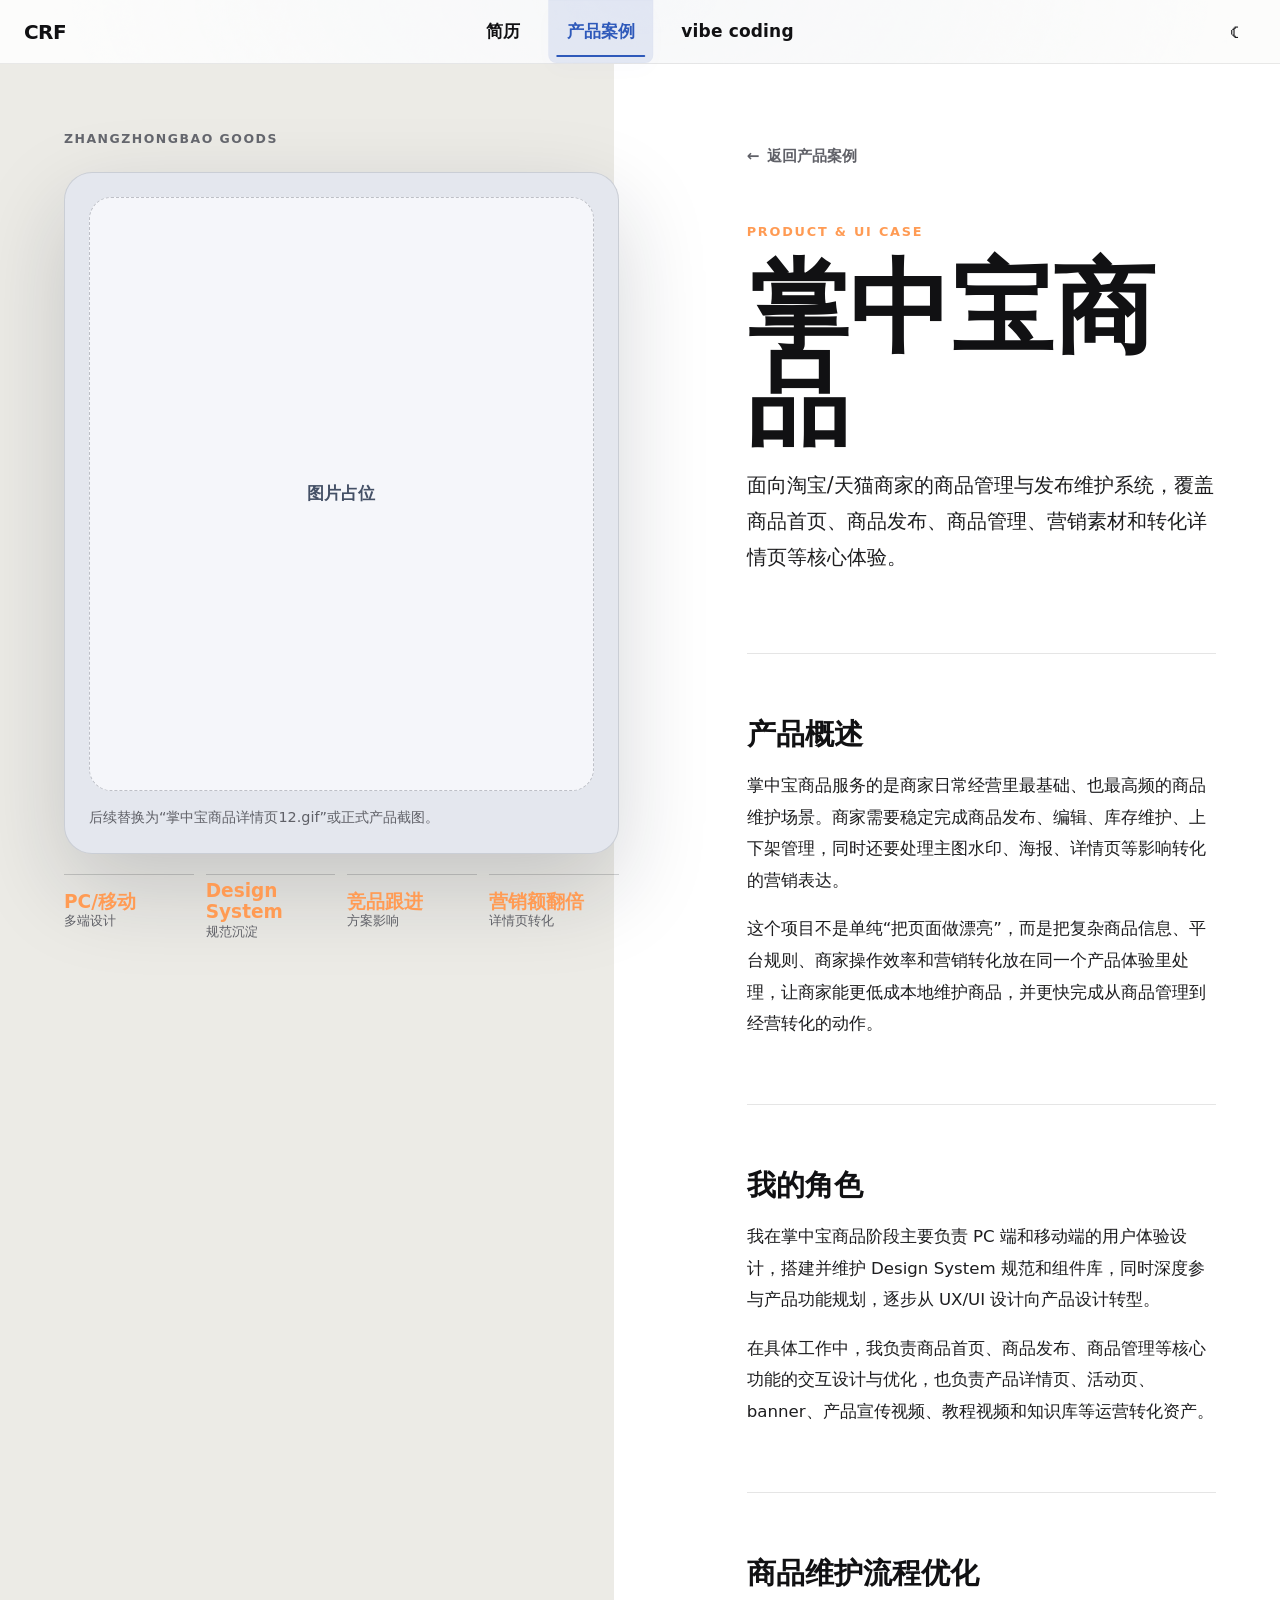
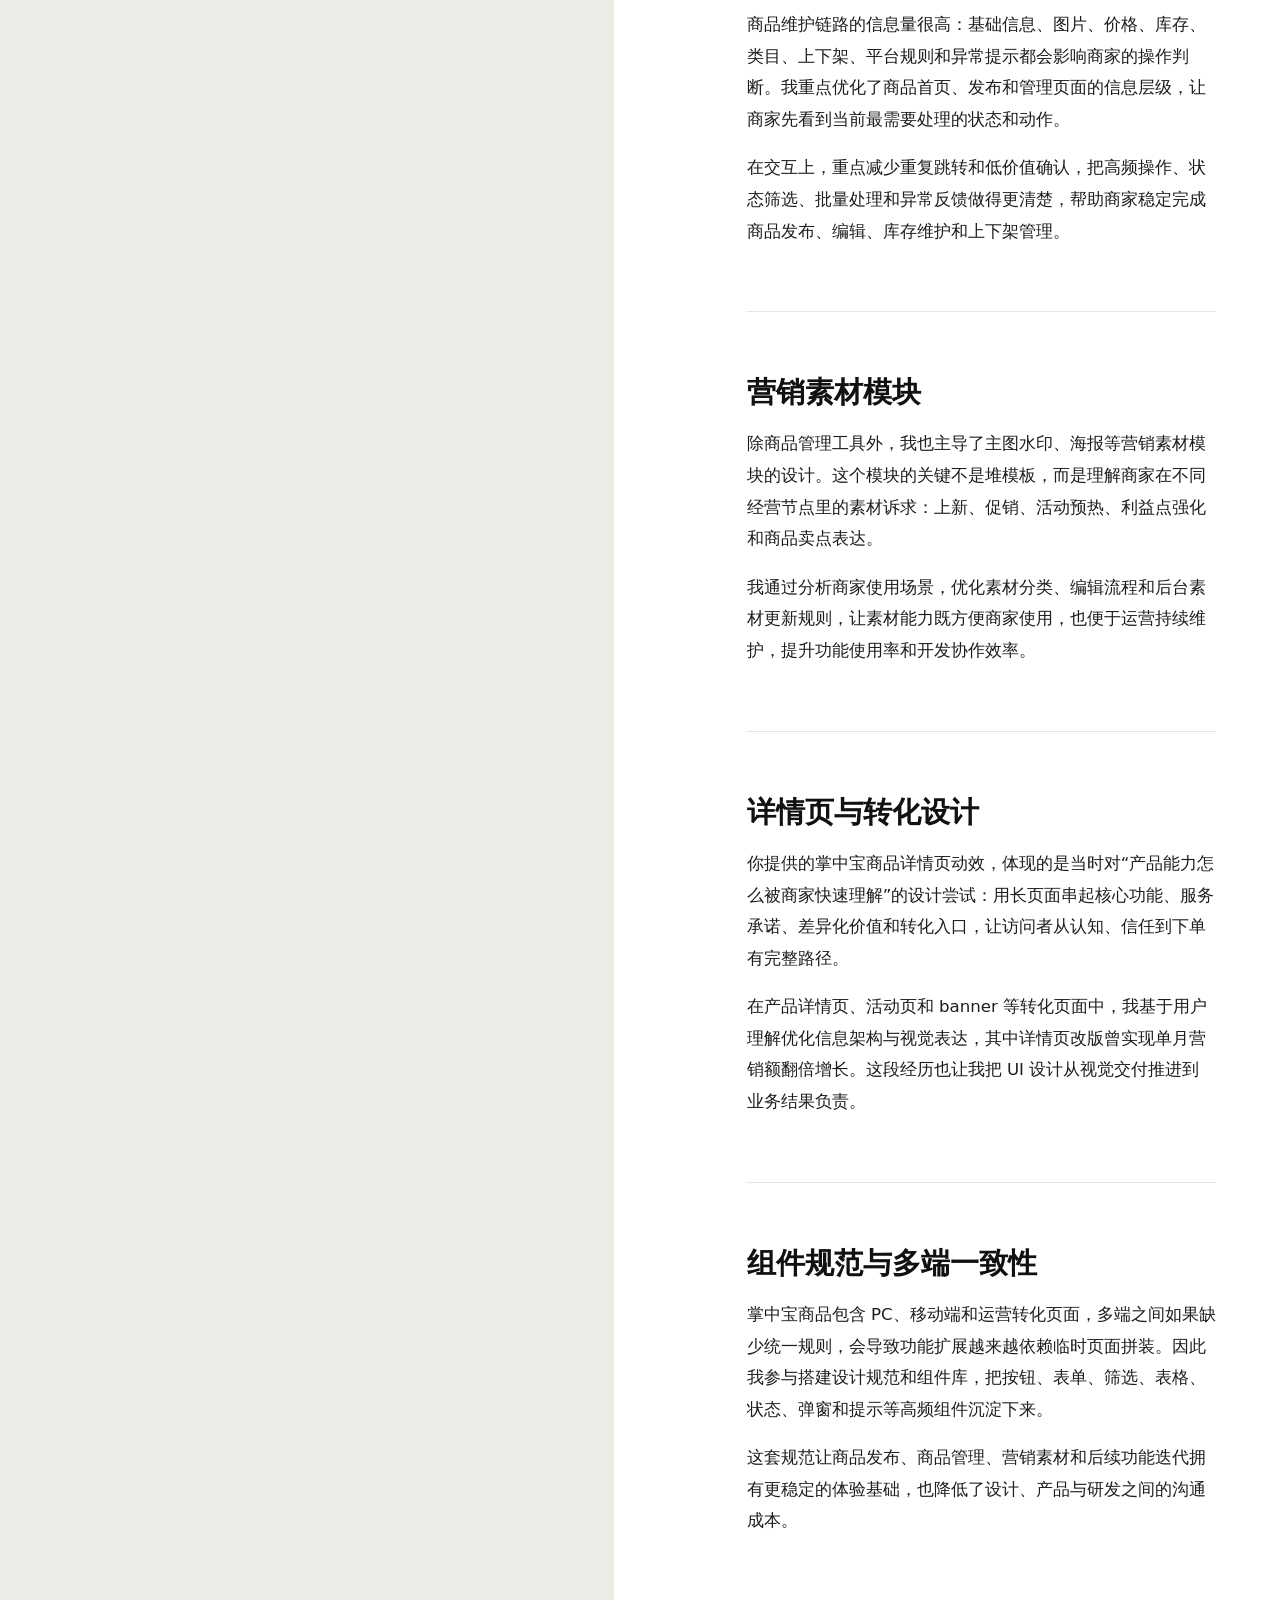
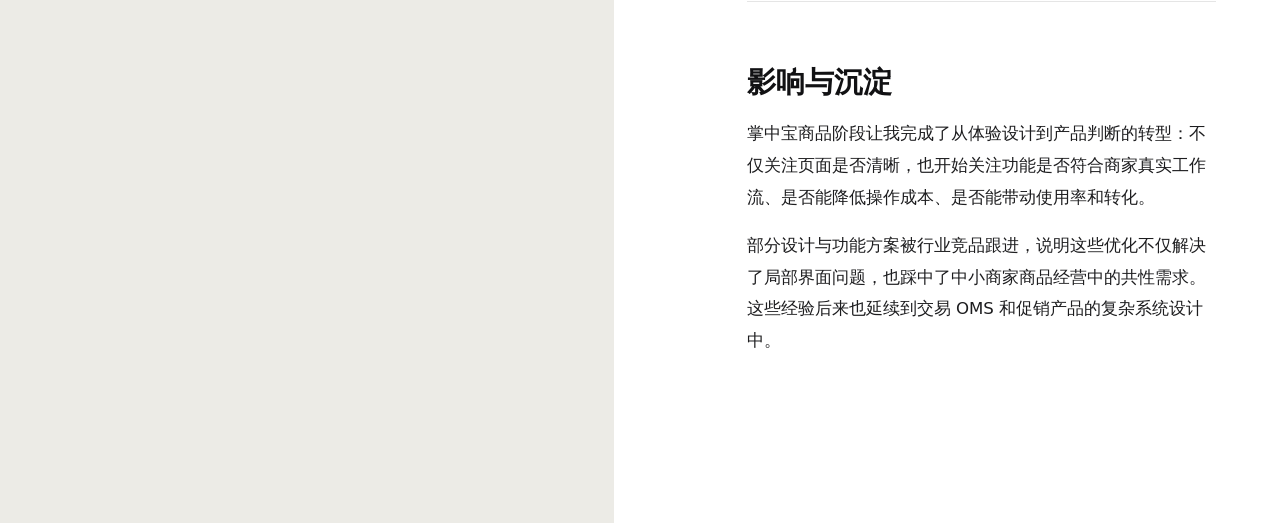
==== commit 5f7a7c67: "扩充促销案例页并完善案例页与样式 - case-promo.html 促销案例页大幅扩充内容与结构 - case-trade-oms.html 调整交易 OMS 案例页细节 - styles.css " ====
--- a/case-goods.html
+++ b/case-goods.html
@@ -14,7 +14,6 @@
         <nav class="primary-nav nav-links" aria-label="一级导航">
           <a class="nav-link" href="index.html">简历</a>
           <a class="nav-link active" href="product-cases.html">产品案例</a>
-          <a class="nav-link" href="interaction-ui.html">交互/UI</a>
           <a class="nav-link" href="vibe-coding.html">vibe coding</a>
         </nav>
         <div class="nav-actions">
@@ -28,7 +27,6 @@
           <ul class="hamburger-ul">
             <li><a href="index.html"><h3>简历</h3></a></li>
             <li><a href="product-cases.html"><h3 class="index-li">产品案例</h3></a></li>
-            <li><a href="interaction-ui.html"><h3>交互/UI</h3></a></li>
             <li><a href="vibe-coding.html"><h3>vibe coding</h3></a></li>
           </ul>
         </nav>
--- a/styles.css
+++ b/styles.css
@@ -589,7 +589,7 @@
   width: 100%;
   height: 100%;
   object-fit: cover;
-  filter: grayscale(1) contrast(0.96);
+  filter: grayscale(0) contrast(1);
   transform: scale(1.03);
   transition:
     filter 420ms var(--ease-out),
@@ -621,10 +621,27 @@
   order: 2;
 }
 
+.portfolio-project--right .portfolio-image-link {
+  margin-left: calc(clamp(0.9rem, 1.75vw, 1.625rem) * -1);
+  transition:
+    box-shadow 360ms var(--ease-out),
+    filter 360ms var(--ease-out),
+    transform 360ms var(--ease-out),
+    margin-left 420ms var(--ease-menu);
+}
+
+.portfolio-project--left .portfolio-image-link {
+  margin-right: calc(clamp(0.9rem, 1.75vw, 1.625rem) * -1);
+  transition:
+    box-shadow 360ms var(--ease-out),
+    filter 360ms var(--ease-out),
+    transform 360ms var(--ease-out),
+    margin-right 420ms var(--ease-menu);
+}
+
 .portfolio-project:hover .portfolio-title-link,
 .portfolio-project:focus-within .portfolio-title-link,
 .portfolio-project.is-hover .portfolio-title-link {
-  color: var(--accent);
   transform: translateX(var(--title-hover-shift));
 }
 
@@ -653,6 +670,18 @@
 .portfolio-project.is-hover .portfolio-image-link {
   box-shadow: 0 34px 90px color-mix(in srgb, var(--accent) 28%, transparent);
   transform: scale(1.06);
+}
+
+.portfolio-project--right:hover .portfolio-image-link,
+.portfolio-project--right:focus-within .portfolio-image-link,
+.portfolio-project--right.is-hover .portfolio-image-link {
+  margin-left: 0;
+}
+
+.portfolio-project--left:hover .portfolio-image-link,
+.portfolio-project--left:focus-within .portfolio-image-link,
+.portfolio-project--left.is-hover .portfolio-image-link {
+  margin-right: 0;
 }
 
 .portfolio-project:hover img,
@@ -899,11 +928,31 @@
   letter-spacing: 0;
 }
 
+.case-story-section h3 {
+  margin: 1.15rem 0 0.55rem;
+  color: var(--color-fg-bold);
+  font-size: 1.02rem;
+  letter-spacing: 0;
+  line-height: 1.5;
+}
+
 .case-story-section p {
   margin-bottom: 1.05rem;
   color: var(--color-fg);
   font-size: 1.04rem;
   line-height: 1.9;
+}
+
+.case-story-section ul {
+  margin: 0 0 1.1rem;
+  padding-left: 1.2rem;
+  color: var(--color-fg);
+  font-size: 1.04rem;
+  line-height: 1.85;
+}
+
+.case-story-section li + li {
+  margin-top: 0.35rem;
 }
 
 .case-story-section p:last-child {
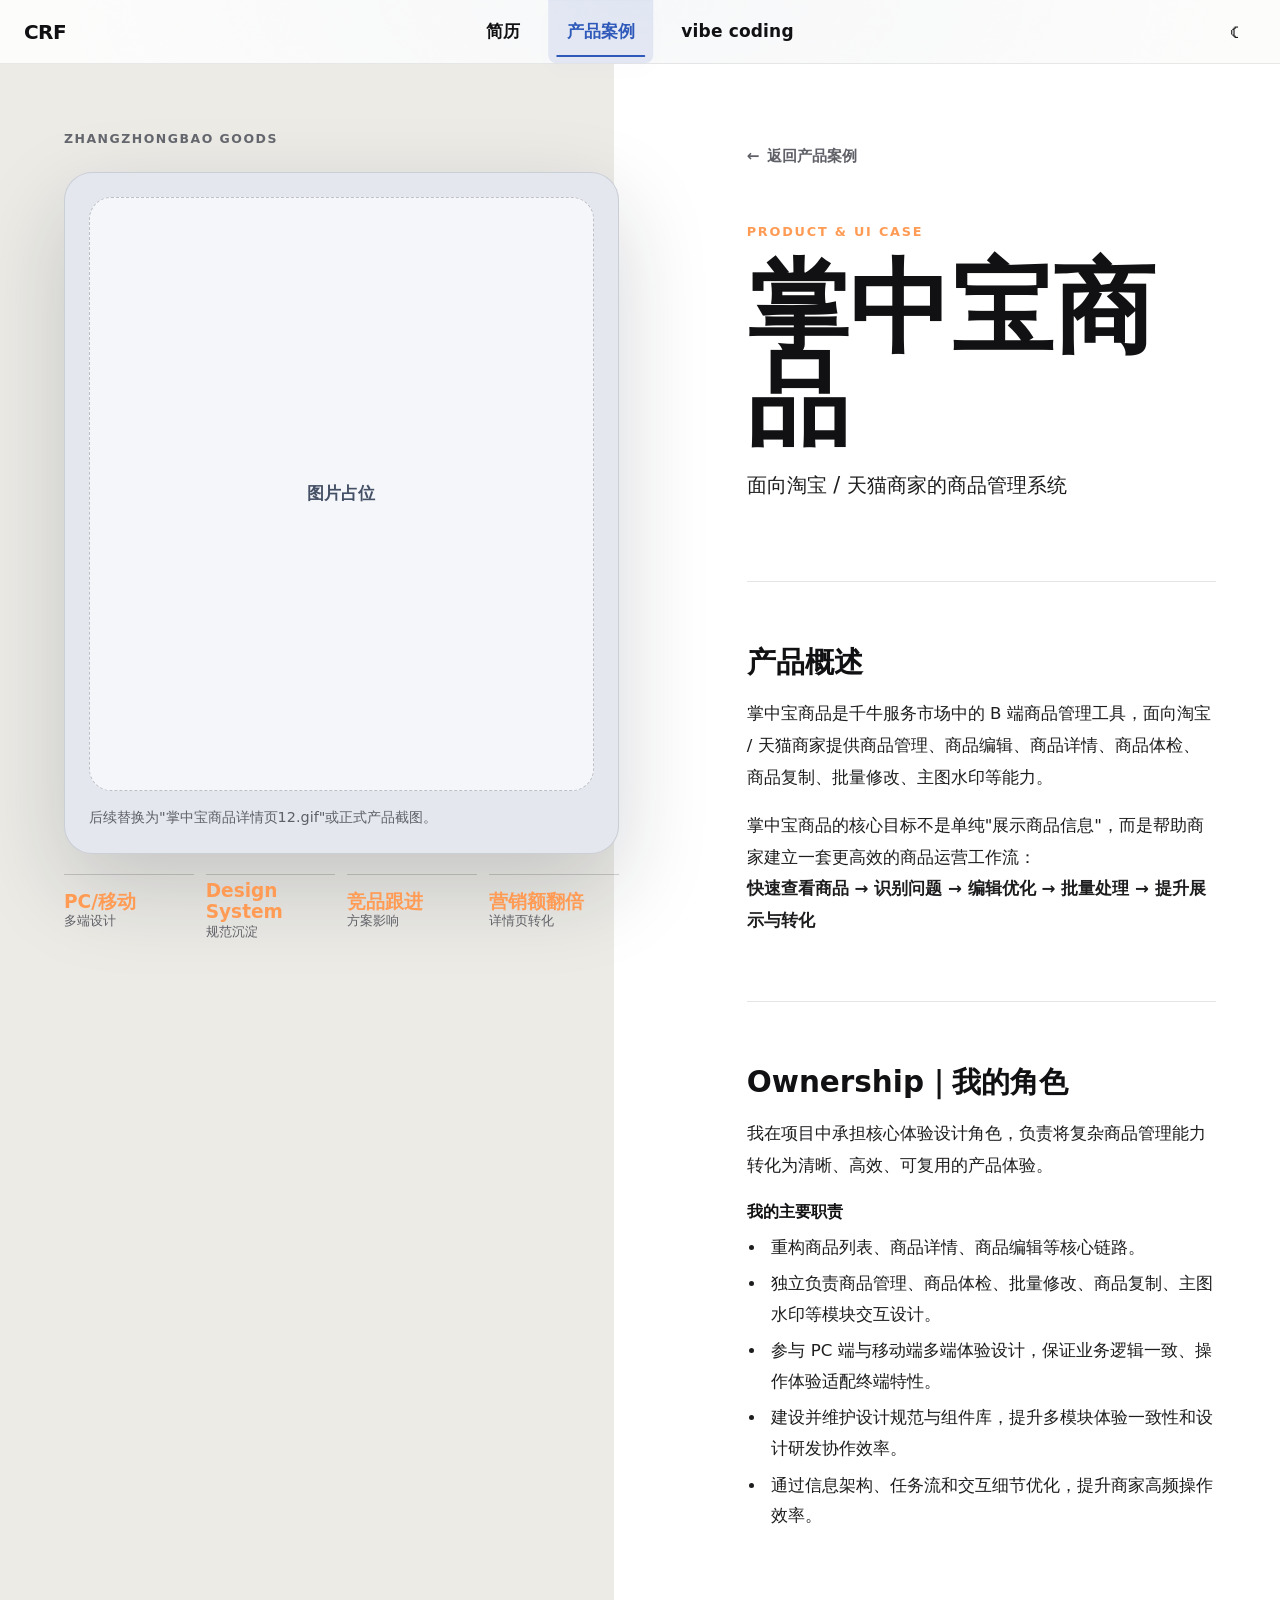
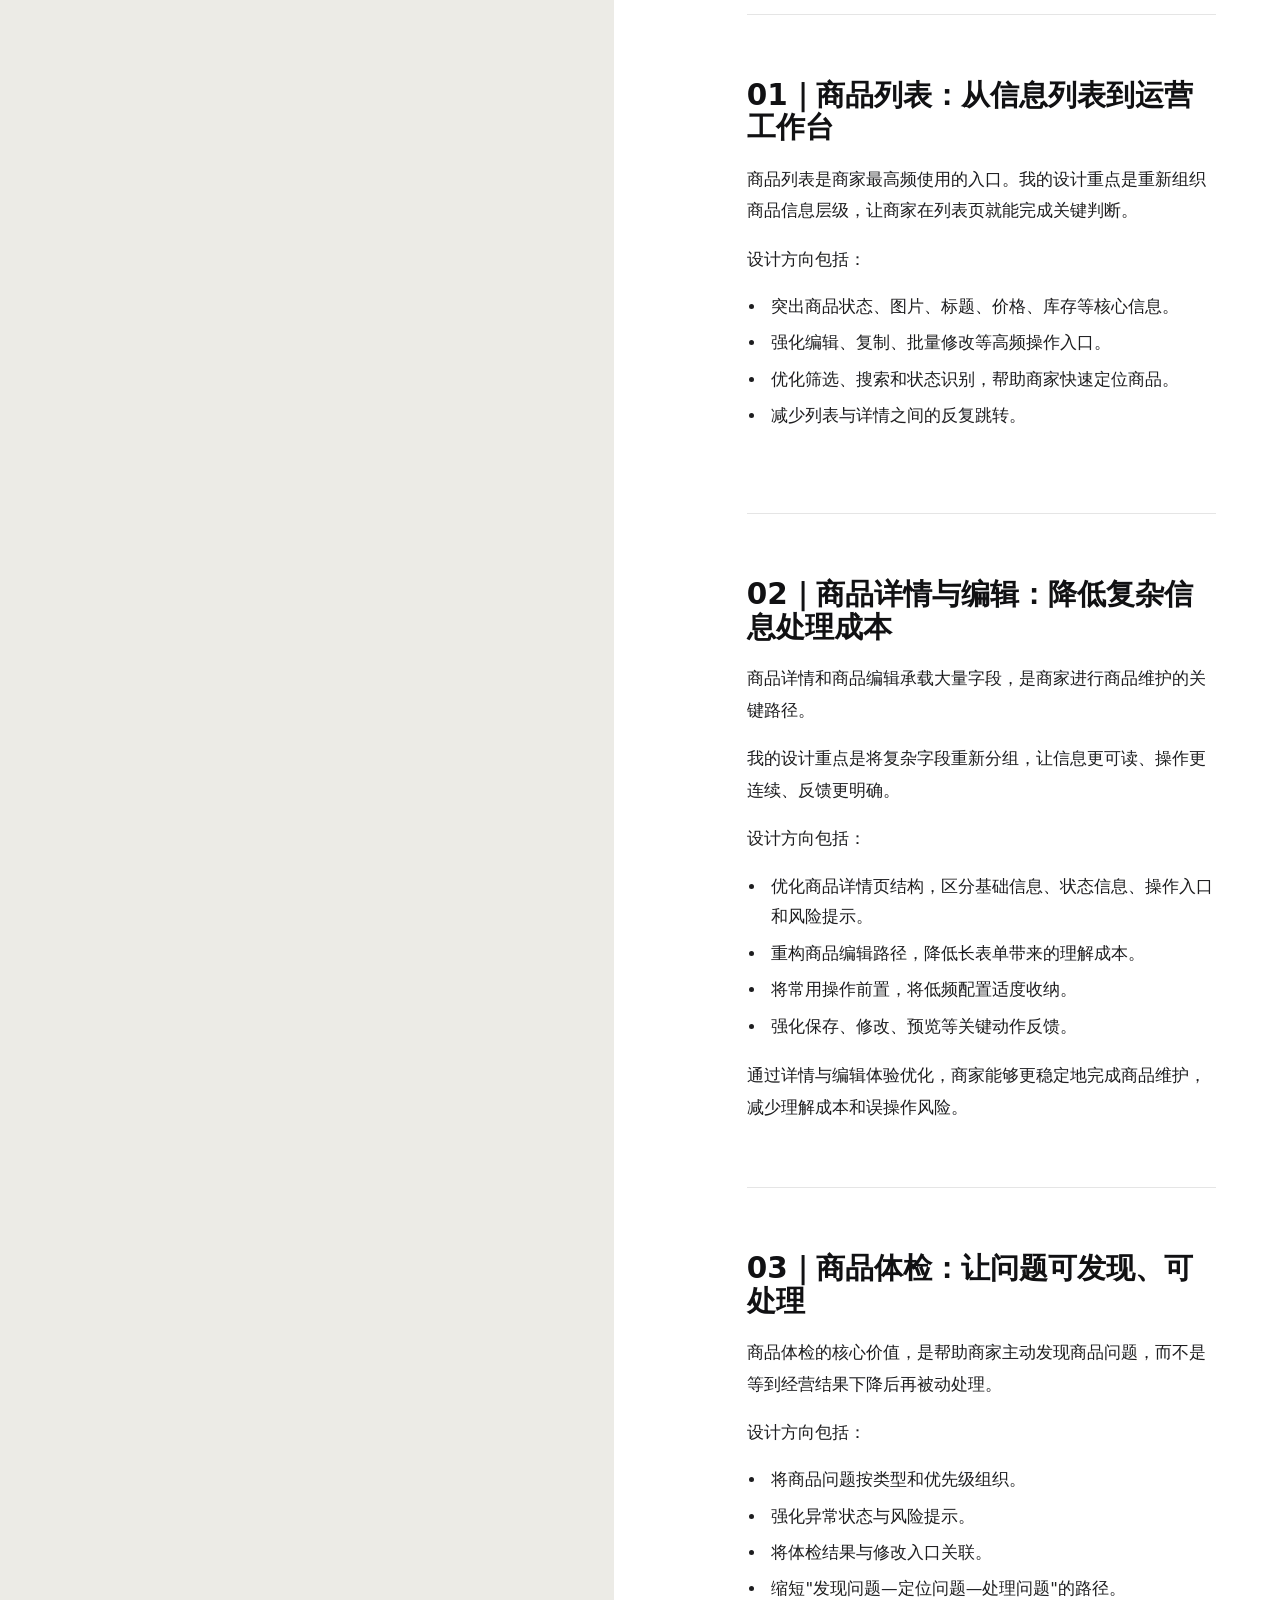
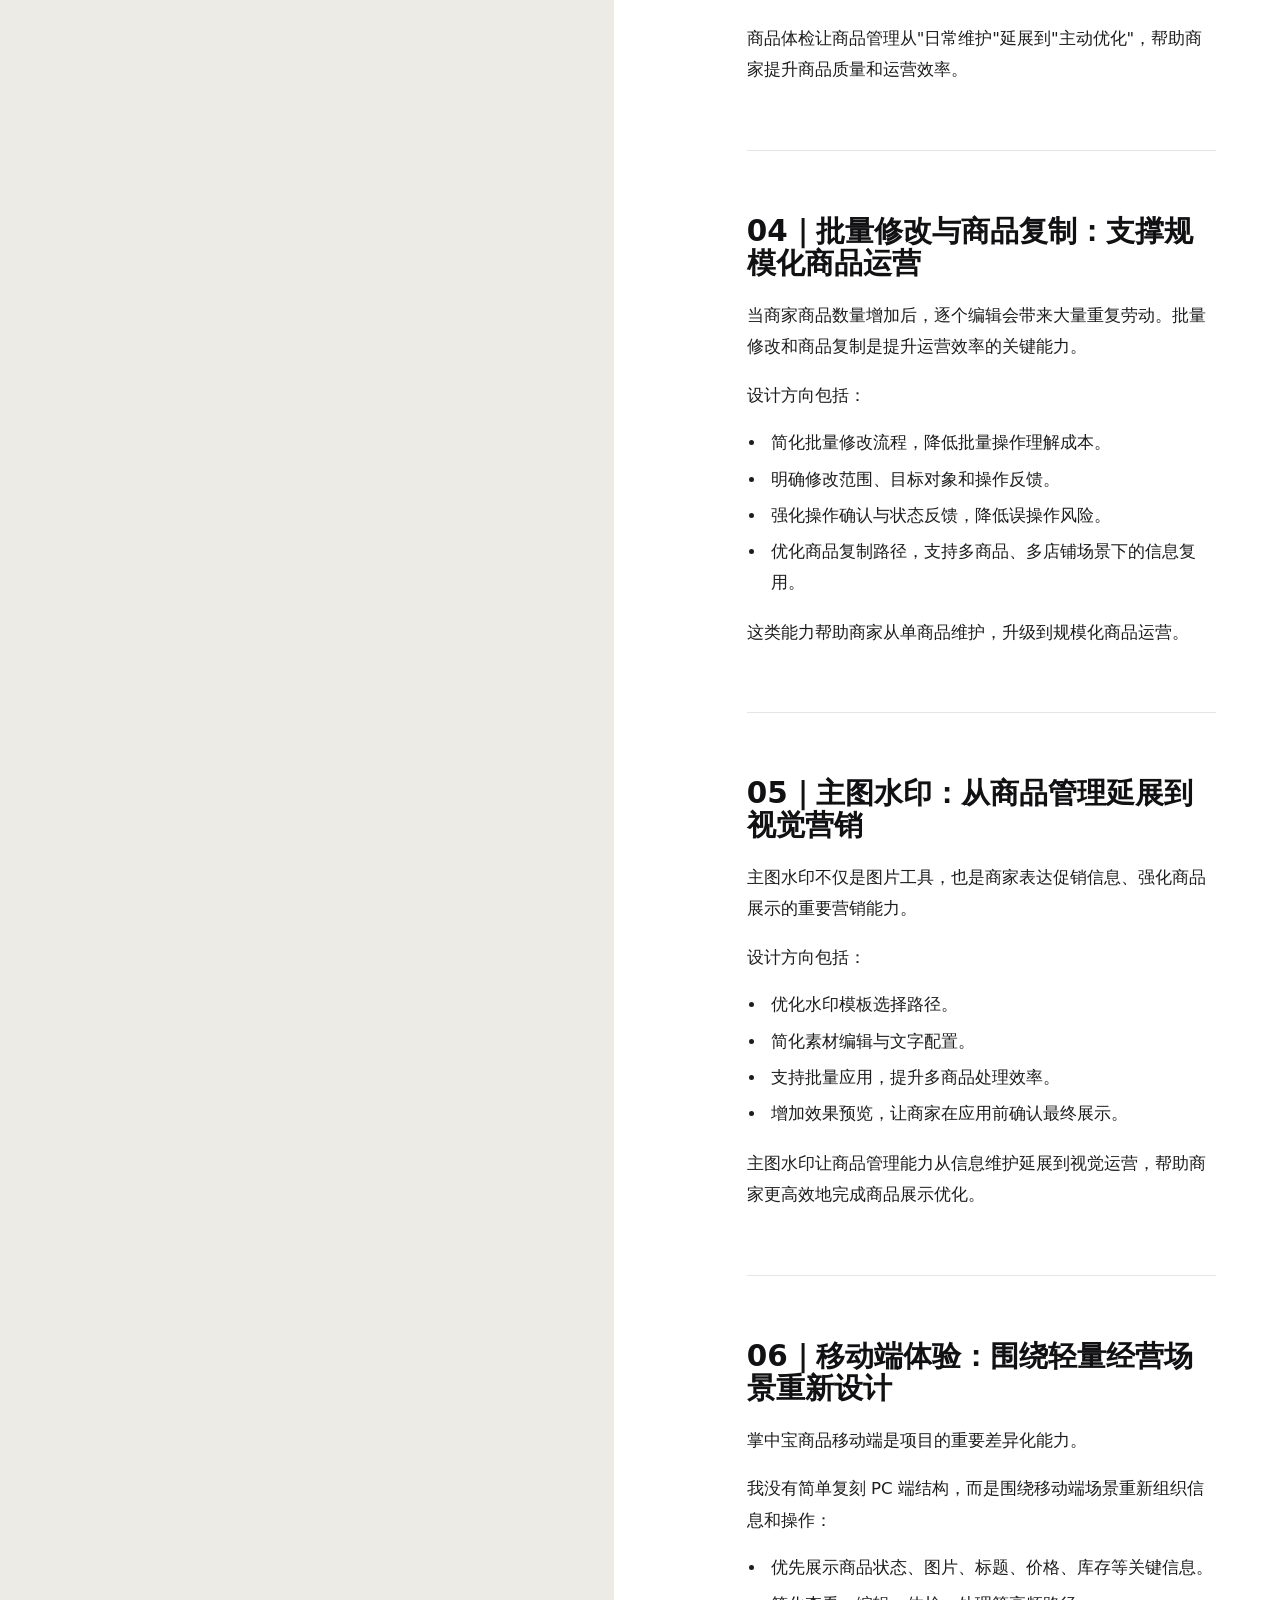
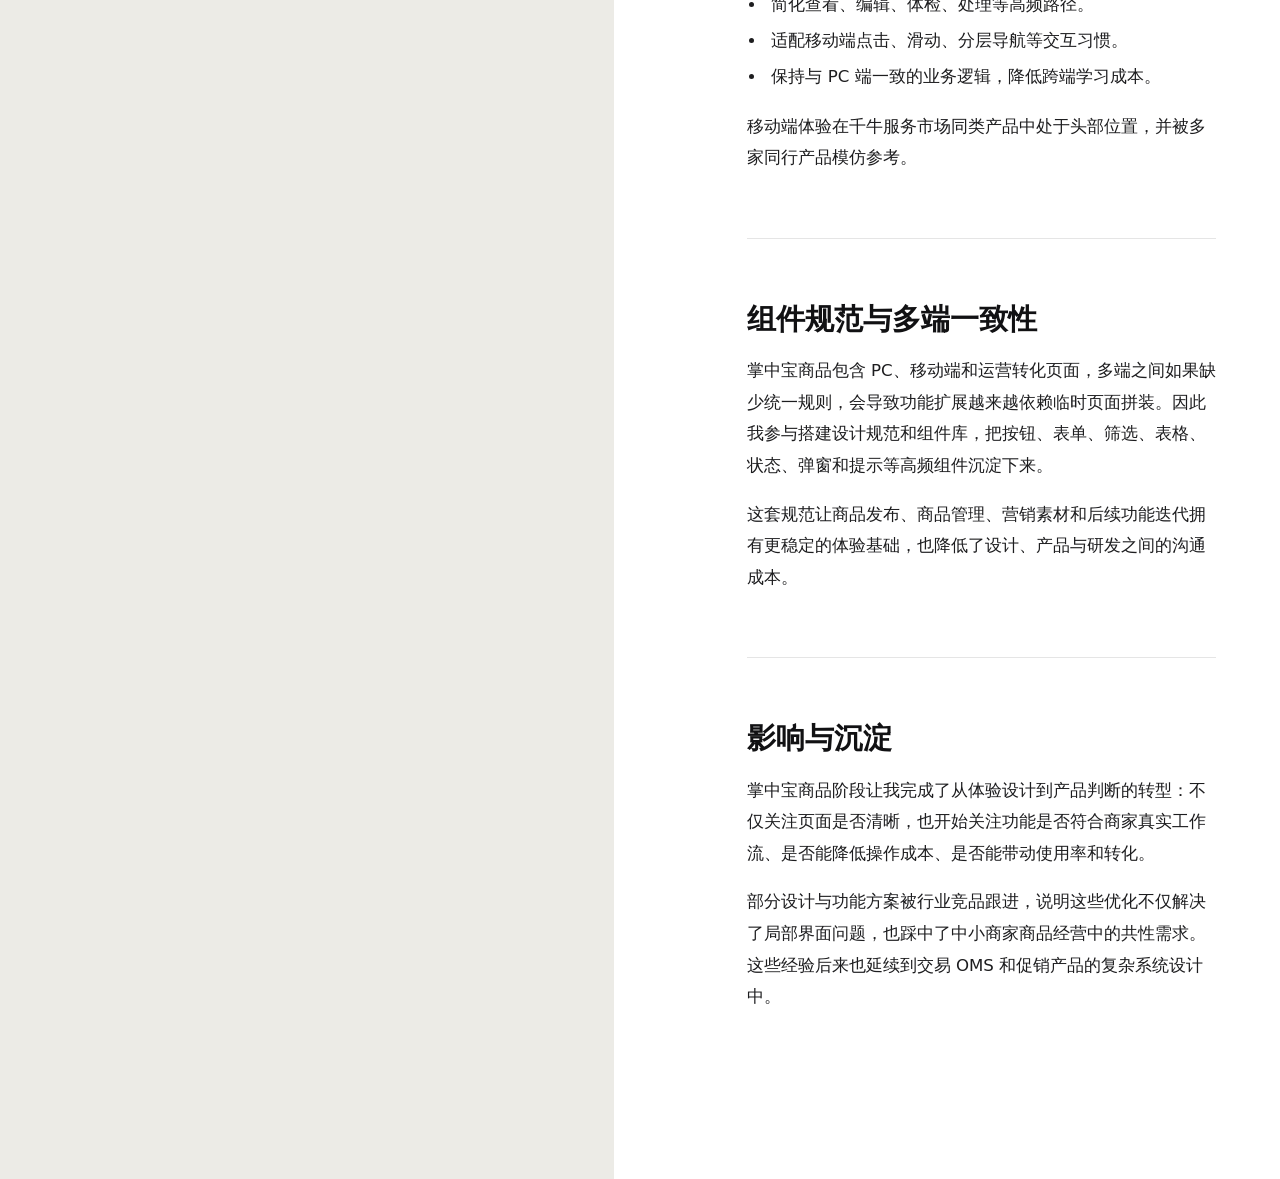
==== commit f5a8f065: "新增 Prompt Make 专题页并完善案例页与素材 - 新建 case-prompt-make.html（左图右文，首屏动效视频，文案按素材文档） - 首屏视频转码为轻量 MP4，修复 .mov " ====
--- a/case-goods.html
+++ b/case-goods.html
@@ -4,7 +4,7 @@
     <meta charset="utf-8" />
     <meta name="viewport" content="width=device-width, initial-scale=1" />
     <title>掌中宝商品案例 | 陈若非</title>
-    <meta name="description" content="陈若非在掌中宝商品项目中负责交互/UI、商品管理流程、营销素材模块和转化详情页设计的产品案例。" />
+    <meta name="description" content="掌中宝商品是千牛服务市场中的 B 端商品管理工具，面向淘宝/天猫商家提供商品管理、商品编辑、商品详情、商品体检、商品复制、批量修改、主图水印等能力。" />
     <link rel="stylesheet" href="styles.css" />
   </head>
   <body class="case-study-body">
@@ -39,7 +39,7 @@
               <p class="trade-case-kicker">Zhangzhongbao Goods</p>
               <figure class="trade-case-figure trade-case-figure--primary case-placeholder-frame">
                 <div class="case-image-placeholder" aria-hidden="true">图片占位</div>
-                <figcaption>后续替换为“掌中宝商品详情页12.gif”或正式产品截图。</figcaption>
+                <figcaption>后续替换为"掌中宝商品详情页12.gif"或正式产品截图。</figcaption>
               </figure>
               <div class="trade-case-metrics" aria-label="项目关键证据">
                 <span><strong>PC/移动</strong>多端设计</span>
@@ -55,37 +55,104 @@
             <header class="trade-case-hero">
               <p class="case-eyebrow">Product & UI Case</p>
               <h1 id="goods-case-title">掌中宝商品</h1>
-              <p class="case-lede">面向淘宝/天猫商家的商品管理与发布维护系统，覆盖商品首页、商品发布、商品管理、营销素材和转化详情页等核心体验。</p>
+              <p class="case-lede">面向淘宝 / 天猫商家的商品管理系统</p>
             </header>
 
             <section class="case-story-section" aria-labelledby="goods-overview">
               <h2 id="goods-overview">产品概述</h2>
-              <p>掌中宝商品服务的是商家日常经营里最基础、也最高频的商品维护场景。商家需要稳定完成商品发布、编辑、库存维护、上下架管理，同时还要处理主图水印、海报、详情页等影响转化的营销表达。</p>
-              <p>这个项目不是单纯“把页面做漂亮”，而是把复杂商品信息、平台规则、商家操作效率和营销转化放在同一个产品体验里处理，让商家能更低成本地维护商品，并更快完成从商品管理到经营转化的动作。</p>
+              <p>掌中宝商品是千牛服务市场中的 B 端商品管理工具，面向淘宝 / 天猫商家提供商品管理、商品编辑、商品详情、商品体检、商品复制、批量修改、主图水印等能力。</p>
+              <p>掌中宝商品的核心目标不是单纯"展示商品信息"，而是帮助商家建立一套更高效的商品运营工作流：<br /><strong>快速查看商品 → 识别问题 → 编辑优化 → 批量处理 → 提升展示与转化</strong></p>
             </section>
 
             <section class="case-story-section" aria-labelledby="goods-role">
-              <h2 id="goods-role">我的角色</h2>
-              <p>我在掌中宝商品阶段主要负责 PC 端和移动端的用户体验设计，搭建并维护 Design System 规范和组件库，同时深度参与产品功能规划，逐步从 UX/UI 设计向产品设计转型。</p>
-              <p>在具体工作中，我负责商品首页、商品发布、商品管理等核心功能的交互设计与优化，也负责产品详情页、活动页、banner、产品宣传视频、教程视频和知识库等运营转化资产。</p>
+              <h2 id="goods-role">Ownership｜我的角色</h2>
+              <p>我在项目中承担核心体验设计角色，负责将复杂商品管理能力转化为清晰、高效、可复用的产品体验。</p>
+              <h3>我的主要职责</h3>
+              <ul>
+                <li>重构商品列表、商品详情、商品编辑等核心链路。</li>
+                <li>独立负责商品管理、商品体检、批量修改、商品复制、主图水印等模块交互设计。</li>
+                <li>参与 PC 端与移动端多端体验设计，保证业务逻辑一致、操作体验适配终端特性。</li>
+                <li>建设并维护设计规范与组件库，提升多模块体验一致性和设计研发协作效率。</li>
+                <li>通过信息架构、任务流和交互细节优化，提升商家高频操作效率。</li>
+              </ul>
             </section>
 
-            <section class="case-story-section" aria-labelledby="goods-flow">
-              <h2 id="goods-flow">商品维护流程优化</h2>
-              <p>商品维护链路的信息量很高：基础信息、图片、价格、库存、类目、上下架、平台规则和异常提示都会影响商家的操作判断。我重点优化了商品首页、发布和管理页面的信息层级，让商家先看到当前最需要处理的状态和动作。</p>
-              <p>在交互上，重点减少重复跳转和低价值确认，把高频操作、状态筛选、批量处理和异常反馈做得更清楚，帮助商家稳定完成商品发布、编辑、库存维护和上下架管理。</p>
+            <section class="case-story-section" aria-labelledby="goods-list">
+              <h2 id="goods-list">01｜商品列表：从信息列表到运营工作台</h2>
+              <p>商品列表是商家最高频使用的入口。我的设计重点是重新组织商品信息层级，让商家在列表页就能完成关键判断。</p>
+              <p>设计方向包括：</p>
+              <ul>
+                <li>突出商品状态、图片、标题、价格、库存等核心信息。</li>
+                <li>强化编辑、复制、批量修改等高频操作入口。</li>
+                <li>优化筛选、搜索和状态识别，帮助商家快速定位商品。</li>
+                <li>减少列表与详情之间的反复跳转。</li>
+              </ul>
             </section>
 
-            <section class="case-story-section" aria-labelledby="goods-material">
-              <h2 id="goods-material">营销素材模块</h2>
-              <p>除商品管理工具外，我也主导了主图水印、海报等营销素材模块的设计。这个模块的关键不是堆模板，而是理解商家在不同经营节点里的素材诉求：上新、促销、活动预热、利益点强化和商品卖点表达。</p>
-              <p>我通过分析商家使用场景，优化素材分类、编辑流程和后台素材更新规则，让素材能力既方便商家使用，也便于运营持续维护，提升功能使用率和开发协作效率。</p>
+            <section class="case-story-section" aria-labelledby="goods-detail">
+              <h2 id="goods-detail">02｜商品详情与编辑：降低复杂信息处理成本</h2>
+              <p>商品详情和商品编辑承载大量字段，是商家进行商品维护的关键路径。</p>
+              <p>我的设计重点是将复杂字段重新分组，让信息更可读、操作更连续、反馈更明确。</p>
+              <p>设计方向包括：</p>
+              <ul>
+                <li>优化商品详情页结构，区分基础信息、状态信息、操作入口和风险提示。</li>
+                <li>重构商品编辑路径，降低长表单带来的理解成本。</li>
+                <li>将常用操作前置，将低频配置适度收纳。</li>
+                <li>强化保存、修改、预览等关键动作反馈。</li>
+              </ul>
+              <p>通过详情与编辑体验优化，商家能够更稳定地完成商品维护，减少理解成本和误操作风险。</p>
             </section>
 
-            <section class="case-story-section" aria-labelledby="goods-conversion">
-              <h2 id="goods-conversion">详情页与转化设计</h2>
-              <p>你提供的掌中宝商品详情页动效，体现的是当时对“产品能力怎么被商家快速理解”的设计尝试：用长页面串起核心功能、服务承诺、差异化价值和转化入口，让访问者从认知、信任到下单有完整路径。</p>
-              <p>在产品详情页、活动页和 banner 等转化页面中，我基于用户理解优化信息架构与视觉表达，其中详情页改版曾实现单月营销额翻倍增长。这段经历也让我把 UI 设计从视觉交付推进到业务结果负责。</p>
+            <section class="case-story-section" aria-labelledby="goods-checkup">
+              <h2 id="goods-checkup">03｜商品体检：让问题可发现、可处理</h2>
+              <p>商品体检的核心价值，是帮助商家主动发现商品问题，而不是等到经营结果下降后再被动处理。</p>
+              <p>设计方向包括：</p>
+              <ul>
+                <li>将商品问题按类型和优先级组织。</li>
+                <li>强化异常状态与风险提示。</li>
+                <li>将体检结果与修改入口关联。</li>
+                <li>缩短"发现问题—定位问题—处理问题"的路径。</li>
+              </ul>
+              <p>商品体检让商品管理从"日常维护"延展到"主动优化"，帮助商家提升商品质量和运营效率。</p>
+            </section>
+
+            <section class="case-story-section" aria-labelledby="goods-batch">
+              <h2 id="goods-batch">04｜批量修改与商品复制：支撑规模化商品运营</h2>
+              <p>当商家商品数量增加后，逐个编辑会带来大量重复劳动。批量修改和商品复制是提升运营效率的关键能力。</p>
+              <p>设计方向包括：</p>
+              <ul>
+                <li>简化批量修改流程，降低批量操作理解成本。</li>
+                <li>明确修改范围、目标对象和操作反馈。</li>
+                <li>强化操作确认与状态反馈，降低误操作风险。</li>
+                <li>优化商品复制路径，支持多商品、多店铺场景下的信息复用。</li>
+              </ul>
+              <p>这类能力帮助商家从单商品维护，升级到规模化商品运营。</p>
+            </section>
+
+            <section class="case-story-section" aria-labelledby="goods-watermark">
+              <h2 id="goods-watermark">05｜主图水印：从商品管理延展到视觉营销</h2>
+              <p>主图水印不仅是图片工具，也是商家表达促销信息、强化商品展示的重要营销能力。</p>
+              <p>设计方向包括：</p>
+              <ul>
+                <li>优化水印模板选择路径。</li>
+                <li>简化素材编辑与文字配置。</li>
+                <li>支持批量应用，提升多商品处理效率。</li>
+                <li>增加效果预览，让商家在应用前确认最终展示。</li>
+              </ul>
+              <p>主图水印让商品管理能力从信息维护延展到视觉运营，帮助商家更高效地完成商品展示优化。</p>
+            </section>
+
+            <section class="case-story-section" aria-labelledby="goods-mobile">
+              <h2 id="goods-mobile">06｜移动端体验：围绕轻量经营场景重新设计</h2>
+              <p>掌中宝商品移动端是项目的重要差异化能力。</p>
+              <p>我没有简单复刻 PC 端结构，而是围绕移动端场景重新组织信息和操作：</p>
+              <ul>
+                <li>优先展示商品状态、图片、标题、价格、库存等关键信息。</li>
+                <li>简化查看、编辑、体检、处理等高频路径。</li>
+                <li>适配移动端点击、滑动、分层导航等交互习惯。</li>
+                <li>保持与 PC 端一致的业务逻辑，降低跨端学习成本。</li>
+              </ul>
+              <p>移动端体验在千牛服务市场同类产品中处于头部位置，并被多家同行产品模仿参考。</p>
             </section>
 
             <section class="case-story-section" aria-labelledby="goods-system">
--- a/styles.css
+++ b/styles.css
@@ -722,6 +722,10 @@
   --case-accent: #8f7cff;
 }
 
+.tools-case-main {
+  --case-accent: #15a888;
+}
+
 [data-theme="dark"] .trade-case-main {
   background:
     linear-gradient(90deg, #171719 0, #171719 48%, #101012 48%, #101012 100%);
@@ -894,7 +898,8 @@
 }
 
 .goods-case-main .trade-case-metrics strong,
-.promo-case-main .trade-case-metrics strong {
+.promo-case-main .trade-case-metrics strong,
+.tools-case-main .trade-case-metrics strong {
   color: var(--case-accent);
   font-size: clamp(1.05rem, 1.45vw, 1.45rem);
   line-height: 1.14;
@@ -976,6 +981,7 @@
   --trade-soft: rgba(19, 26, 34, 0.62);
   --trade-border: rgba(19, 26, 34, 0.12);
   --trade-card: rgba(24, 144, 255, 0.08);
+  --trade-accent: #1890ff;
   --trade-shadow: rgba(20, 32, 46, 0.12);
   max-width: none;
   padding: 0;
@@ -992,6 +998,7 @@
   --trade-soft: rgba(245, 248, 251, 0.68);
   --trade-border: rgba(255, 255, 255, 0.1);
   --trade-card: rgba(24, 144, 255, 0.09);
+  --trade-accent: #1890ff;
   --trade-shadow: rgba(0, 0, 0, 0.24);
 }
 
@@ -1863,3 +1870,472 @@
     grid-template-columns: 1fr;
   }
 }
+
+/* ===== vibe coding · Prompt Make 首屏 ===== */
+.vibe-hero-main {
+  max-width: none;
+  padding: 0;
+}
+
+.vibe-hero {
+  display: grid;
+  width: min(100%, 1320px);
+  margin: 0 auto;
+  min-height: calc(100vh - var(--header-height));
+  grid-template-columns: minmax(0, 0.92fr) minmax(0, 1.08fr);
+  gap: clamp(2.5rem, 5vw, 5rem);
+  align-items: center;
+  padding: clamp(3rem, 6vw, 6rem) clamp(1.5rem, 4vw, 4rem);
+}
+
+.vibe-hero-copy {
+  max-width: 32rem;
+}
+
+.vibe-hero-kicker {
+  display: inline-flex;
+  align-items: center;
+  gap: 0.5rem;
+  margin: 0 0 1.6rem;
+  padding: 0.42rem 0.9rem;
+  border: 1px solid color-mix(in srgb, var(--color-accent) 32%, transparent);
+  border-radius: 999px;
+  background: var(--color-accent-subtle);
+  color: var(--color-accent);
+  font-size: 0.78rem;
+  font-weight: var(--font-weight-bold);
+  letter-spacing: 0.06em;
+}
+
+.vibe-hero-kicker::before {
+  content: "";
+  width: 6px;
+  height: 6px;
+  border-radius: 50%;
+  background: var(--color-accent);
+}
+
+.vibe-hero-title {
+  margin: 0 0 1.5rem;
+  color: var(--color-fg-bold);
+  font-size: clamp(3.5rem, 7vw, 6rem);
+  font-weight: var(--font-weight-black);
+  letter-spacing: -0.04em;
+  line-height: 0.95;
+}
+
+.vibe-hero-lead {
+  margin: 0 0 1.5rem;
+  color: var(--color-fg);
+  font-size: clamp(1.08rem, 1.35vw, 1.26rem);
+  line-height: 1.78;
+  text-wrap: pretty;
+}
+
+.vibe-hero-meta {
+  margin: 0 0 2.25rem;
+  padding-top: 1.25rem;
+  border-top: 1px solid var(--color-border);
+  color: var(--color-fg-light);
+  font-size: 0.92rem;
+  line-height: 1.6;
+}
+
+.vibe-hero-cta {
+  display: inline-flex;
+  align-items: center;
+  gap: 0.55rem;
+  margin-top: 1.5rem;
+  padding: 0.92rem 1.6rem;
+  border-radius: 999px;
+  background: var(--color-fg-bold);
+  color: var(--color-bg);
+  font-size: 1rem;
+  font-weight: var(--font-weight-bold);
+  letter-spacing: 0.01em;
+  text-decoration: none;
+  transition:
+    transform var(--duration-fast) var(--ease-out),
+    box-shadow var(--duration-fast) var(--ease-out);
+}
+
+.vibe-hero-cta svg {
+  width: 16px;
+  height: 16px;
+  transition: transform var(--duration-fast) var(--ease-out);
+}
+
+.vibe-hero-cta:hover,
+.vibe-hero-cta:focus-visible {
+  transform: translateY(-2px);
+  box-shadow: 0 18px 42px rgba(0, 0, 0, 0.18);
+  outline: none;
+}
+
+.vibe-hero-cta:hover svg,
+.vibe-hero-cta:focus-visible svg {
+  transform: translateX(4px);
+}
+
+[data-theme="dark"] .vibe-hero-cta:hover,
+[data-theme="dark"] .vibe-hero-cta:focus-visible {
+  box-shadow: 0 18px 42px rgba(0, 0, 0, 0.5);
+}
+
+.vibe-hero-visual {
+  position: relative;
+  display: flex;
+  align-items: center;
+  justify-content: center;
+}
+
+.vibe-hero-visual::before {
+  content: "";
+  position: absolute;
+  inset: -8% -6%;
+  background: radial-gradient(ellipse at center, color-mix(in srgb, var(--color-accent) 20%, transparent), transparent 68%);
+  filter: blur(36px);
+  z-index: 0;
+  pointer-events: none;
+}
+
+.vibe-hero-frame {
+  position: relative;
+  z-index: 1;
+  width: 100%;
+  border-radius: 20px;
+  overflow: hidden;
+  border: 0;
+  background: transparent;
+  box-shadow: 0 30px 80px rgba(0, 0, 0, 0.14);
+}
+
+.vibe-hero-frame img {
+  display: block;
+  width: 100%;
+  height: auto;
+}
+
+[data-theme="dark"] .vibe-hero-frame {
+  box-shadow: 0 30px 80px rgba(0, 0, 0, 0.5);
+}
+
+/* ===== vibe coding · 取名 Agent 第二屏 ===== */
+.vibe-section {
+  display: grid;
+  width: min(100%, 1320px);
+  margin: 0 auto;
+  grid-template-columns: minmax(0, 1.08fr) minmax(0, 0.92fr);
+  gap: clamp(2.5rem, 5vw, 5rem);
+  align-items: center;
+  padding: clamp(4rem, 7vw, 7rem) clamp(1.5rem, 4vw, 4rem);
+  border-top: 1px solid var(--color-border);
+}
+
+.vibe-section-copy {
+  max-width: 32rem;
+}
+
+.vibe-section-title {
+  margin: 0 0 1.5rem;
+  color: var(--color-fg-bold);
+  font-size: clamp(2.8rem, 5.5vw, 4.5rem);
+  font-weight: var(--font-weight-black);
+  letter-spacing: -0.03em;
+  line-height: 1;
+}
+
+.vibe-section-lead {
+  margin: 0 0 1.5rem;
+  color: var(--color-fg);
+  font-size: clamp(1.02rem, 1.2vw, 1.15rem);
+  line-height: 1.78;
+  text-wrap: pretty;
+}
+
+.vibe-section-meta {
+  margin: 0 0 2rem;
+  padding-top: 1.25rem;
+  border-top: 1px solid var(--color-border);
+  color: var(--color-fg-light);
+  font-size: 0.92rem;
+  line-height: 1.6;
+}
+
+.vibe-section-cta {
+  display: inline-flex;
+  align-items: center;
+  gap: 0.55rem;
+  padding: 0.92rem 1.6rem;
+  border-radius: 999px;
+  background: var(--color-fg-bold);
+  color: var(--color-bg);
+  font-size: 1rem;
+  font-weight: var(--font-weight-bold);
+  letter-spacing: 0.01em;
+  text-decoration: none;
+  transition:
+    transform var(--duration-fast) var(--ease-out),
+    box-shadow var(--duration-fast) var(--ease-out);
+}
+
+.vibe-section-cta svg {
+  width: 16px;
+  height: 16px;
+  transition: transform var(--duration-fast) var(--ease-out);
+}
+
+.vibe-section-cta:hover,
+.vibe-section-cta:focus-visible {
+  transform: translateY(-2px);
+  box-shadow: 0 18px 42px rgba(0, 0, 0, 0.18);
+  outline: none;
+}
+
+.vibe-section-cta:hover svg,
+.vibe-section-cta:focus-visible svg {
+  transform: translateX(4px);
+}
+
+[data-theme="dark"] .vibe-section-cta:hover,
+[data-theme="dark"] .vibe-section-cta:focus-visible {
+  box-shadow: 0 18px 42px rgba(0, 0, 0, 0.5);
+}
+
+.vibe-section-visual {
+  position: relative;
+  display: flex;
+  align-items: center;
+  justify-content: center;
+}
+
+.vibe-section-visual::before {
+  content: "";
+  position: absolute;
+  inset: -8% -6%;
+  background: radial-gradient(ellipse at center, color-mix(in srgb, var(--color-accent) 18%, transparent), transparent 66%);
+  filter: blur(32px);
+  z-index: 0;
+  pointer-events: none;
+}
+
+.vibe-section-frame {
+  position: relative;
+  z-index: 1;
+  width: 100%;
+  border-radius: 20px;
+  overflow: hidden;
+  border: 0;
+  background: transparent;
+  box-shadow: 0 24px 70px rgba(0, 0, 0, 0.12);
+}
+
+.vibe-section-frame img {
+  display: block;
+  width: 100%;
+  height: auto;
+}
+
+.vibe-section-img-placeholder {
+  border-radius: 16px;
+}
+
+[data-theme="dark"] .vibe-section-frame {
+  box-shadow: 0 24px 70px rgba(0, 0, 0, 0.42);
+}
+
+/* 第二屏图片：直接叠加，无组件样式 */
+.vibe-section-visual::before {
+  display: none;
+}
+
+.vibe-section-visual img {
+  display: block;
+  width: 110%;
+  height: auto;
+  margin-left: -50px;
+  margin-top: -20px;
+  box-shadow: none;
+  border: 0;
+  border-radius: 0;
+}
+
+/* 首屏图片：直接叠加，无组件样式 */
+.vibe-hero-visual::before {
+  display: none;
+}
+
+.vibe-hero-visual img {
+  display: block;
+  width: 110%;
+  height: auto;
+  margin-left: -50px;
+  margin-top: -20px;
+  box-shadow: none;
+  border: 0;
+  border-radius: 0;
+}
+
+/* 图片悬停放大动效 */
+.vibe-hero-visual img,
+.vibe-section-visual img {
+  transition: transform 0.4s var(--ease-out);
+}
+
+.vibe-hero-visual img:hover,
+.vibe-section-visual img:hover {
+  transform: scale(1.05);
+}
+
+/* ===== Prompt Make 专题页补充样式 ===== */
+/* 左侧图片占位（图片后续设计中替换） */
+.prompt-placeholder {
+  display: grid;
+  place-items: center;
+  min-height: clamp(260px, 34vw, 440px);
+  padding: 2rem;
+  background: repeating-linear-gradient(
+    45deg,
+    var(--trade-panel) 0 14px,
+    var(--trade-card) 14px 28px
+  );
+  color: var(--trade-soft);
+  text-align: center;
+}
+
+.prompt-placeholder--hero {
+  min-height: clamp(360px, 46vw, 620px);
+}
+
+.prompt-placeholder-label {
+  display: inline-flex;
+  flex-direction: column;
+  gap: 0.35rem;
+  align-items: center;
+  padding: 1.1rem 1.6rem;
+  border: 1px dashed var(--trade-border);
+  border-radius: 12px;
+  background: color-mix(in srgb, var(--trade-panel) 86%, transparent);
+  font-size: 0.92rem;
+  line-height: 1.6;
+}
+
+.prompt-placeholder-hint {
+  font-size: 0.8rem;
+  color: var(--trade-soft);
+}
+
+/* 用户原始输入示例引用 */
+.trade-quote {
+  margin: 1.5rem 0 1.8rem;
+  padding: 1.1rem 1.3rem;
+  border-left: 3px solid var(--trade-accent, #1890ff);
+  border-radius: 0 10px 10px 0;
+  background: var(--trade-card);
+  color: var(--trade-muted);
+}
+
+.trade-quote p {
+  margin: 0 0 0.35rem;
+  font-size: clamp(1rem, 1.18vw, 1.12rem);
+  line-height: 1.85;
+}
+
+.trade-quote p:last-child {
+  margin-bottom: 0;
+}
+
+/* 极短路径高亮 */
+.trade-path {
+  margin: 1.4rem 0 1.8rem;
+  padding: 1rem 1.25rem;
+  border: 1px solid var(--trade-border);
+  border-radius: 10px;
+  background: var(--trade-panel-soft);
+  color: var(--trade-text);
+  font-size: clamp(1.02rem, 1.2vw, 1.16rem);
+  font-weight: 600;
+  line-height: 1.7;
+}
+
+/* 场景化模板列表 */
+.trade-split-copy ul {
+  max-width: 46rem;
+  margin: 0 0 1.05rem;
+  padding-left: 1.2rem;
+  color: var(--trade-muted);
+  font-size: clamp(1.05rem, 1.28vw, 1.22rem);
+  line-height: 1.88;
+}
+
+.trade-split-copy ul li {
+  margin: 0 0 0.5rem;
+}
+
+.trade-split-copy ul li::marker {
+  color: var(--trade-accent, #1890ff);
+}
+
+/* 变量占位符内联代码 */
+.trade-split-copy code {
+  padding: 0.1em 0.4em;
+  border: 1px solid var(--trade-border);
+  border-radius: 5px;
+  background: var(--trade-panel-soft);
+  font-size: 0.92em;
+  font-family: ui-monospace, SFMono-Regular, Menlo, monospace;
+}
+
+/* Prompt Make 首屏动效（取自作品集首屏，无背景） */
+.prompt-make-hero-figure {
+  margin: 0;
+}
+
+.prompt-make-stage {
+  position: relative;
+  border-radius: 18px;
+  overflow: hidden;
+  background: #eef4f7;
+}
+
+.prompt-make-video {
+  display: block;
+  width: 100%;
+  aspect-ratio: 16 / 9;
+  object-fit: contain;
+  border-radius: 16px;
+  border: 1px solid var(--trade-border);
+  background: #fff;
+  box-shadow: 0 24px 70px var(--trade-shadow);
+}
+
+.trade-split-main .prompt-make-plugin {
+  position: absolute;
+  right: 20px;
+  top: 20px;
+  z-index: 2;
+  width: min(38%, 300px);
+  height: auto;
+  border-radius: 12px;
+  border: 1px solid var(--trade-border);
+  background: #fff;
+  box-shadow: 0 22px 54px var(--trade-shadow);
+  pointer-events: none;
+}
+
+.prompt-make-status {
+  position: absolute;
+  left: 22px;
+  bottom: 22px;
+  z-index: 3;
+  display: inline-flex;
+  align-items: center;
+  min-height: 36px;
+  padding: 0 14px;
+  border-radius: 999px;
+  border: 1px solid var(--trade-border);
+  background: color-mix(in srgb, var(--trade-panel) 92%, transparent);
+  color: var(--trade-muted);
+  font-size: 12px;
+  font-weight: 700;
+}
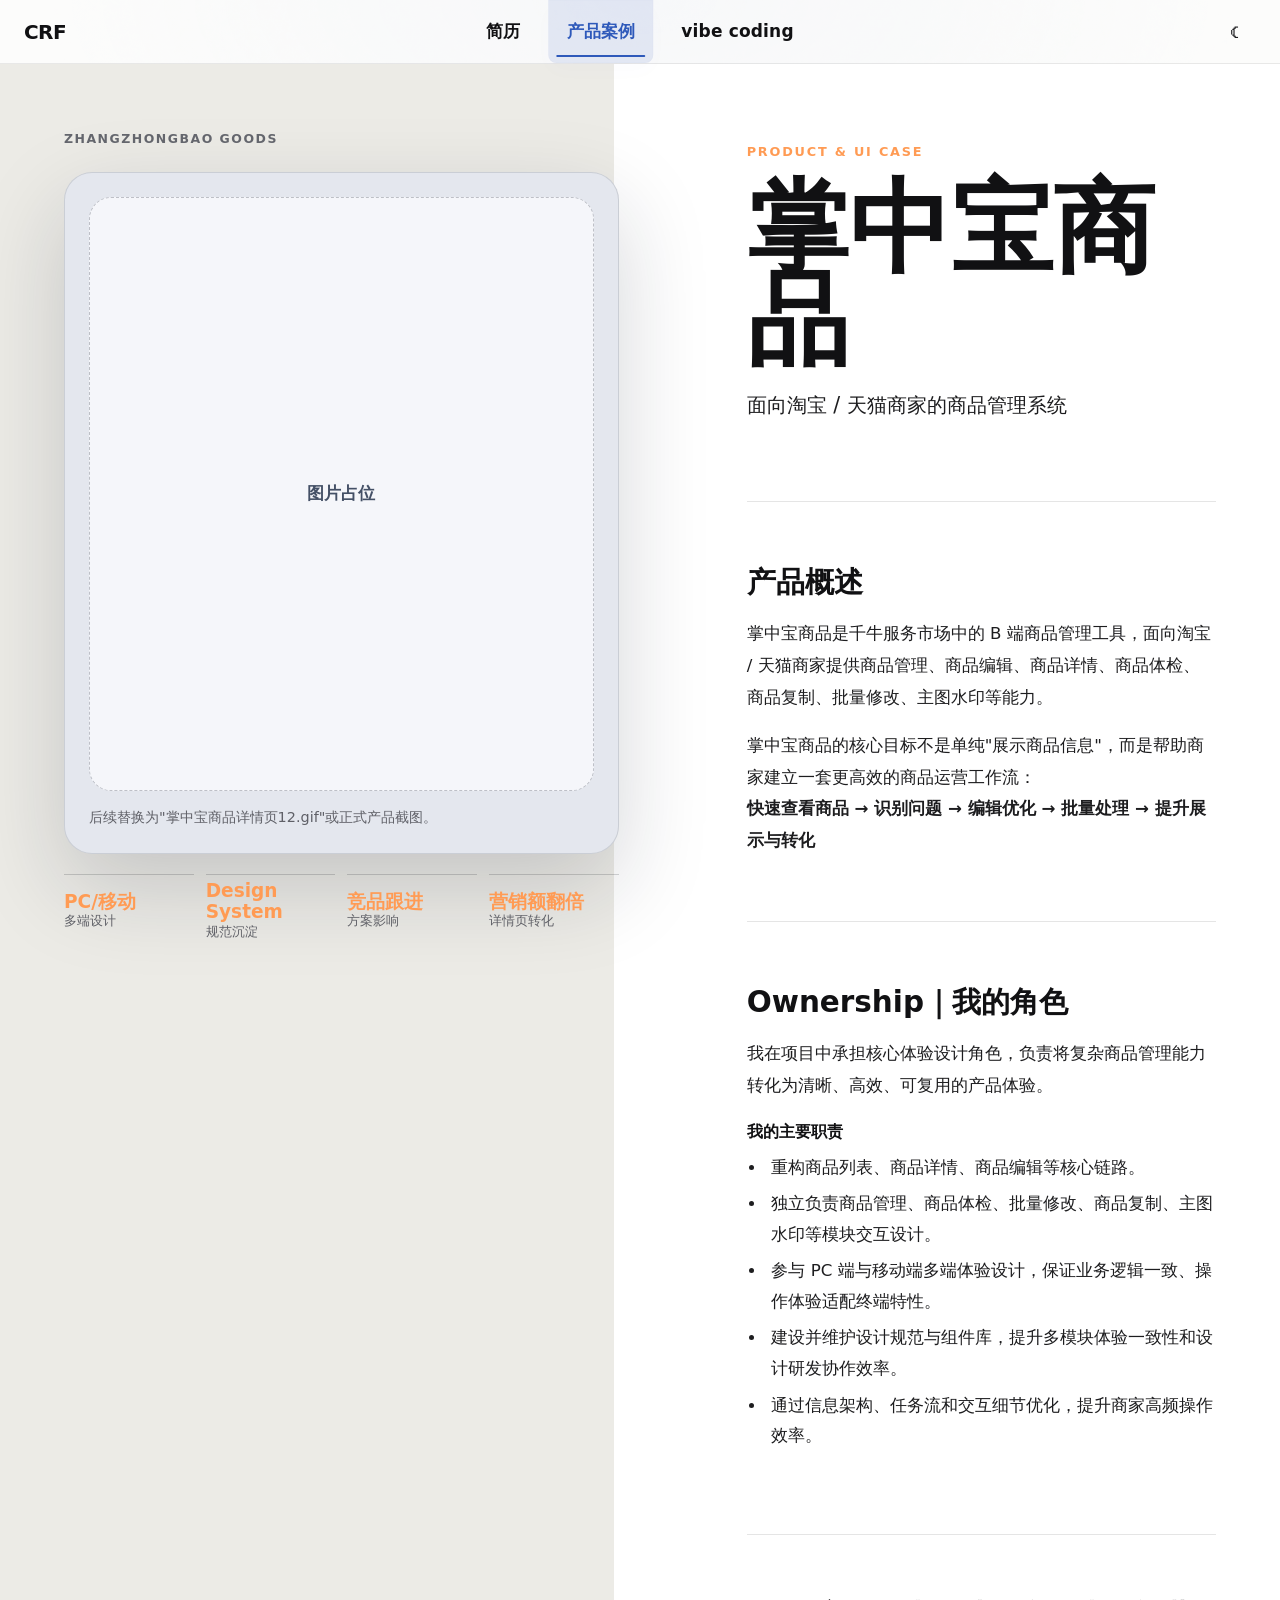
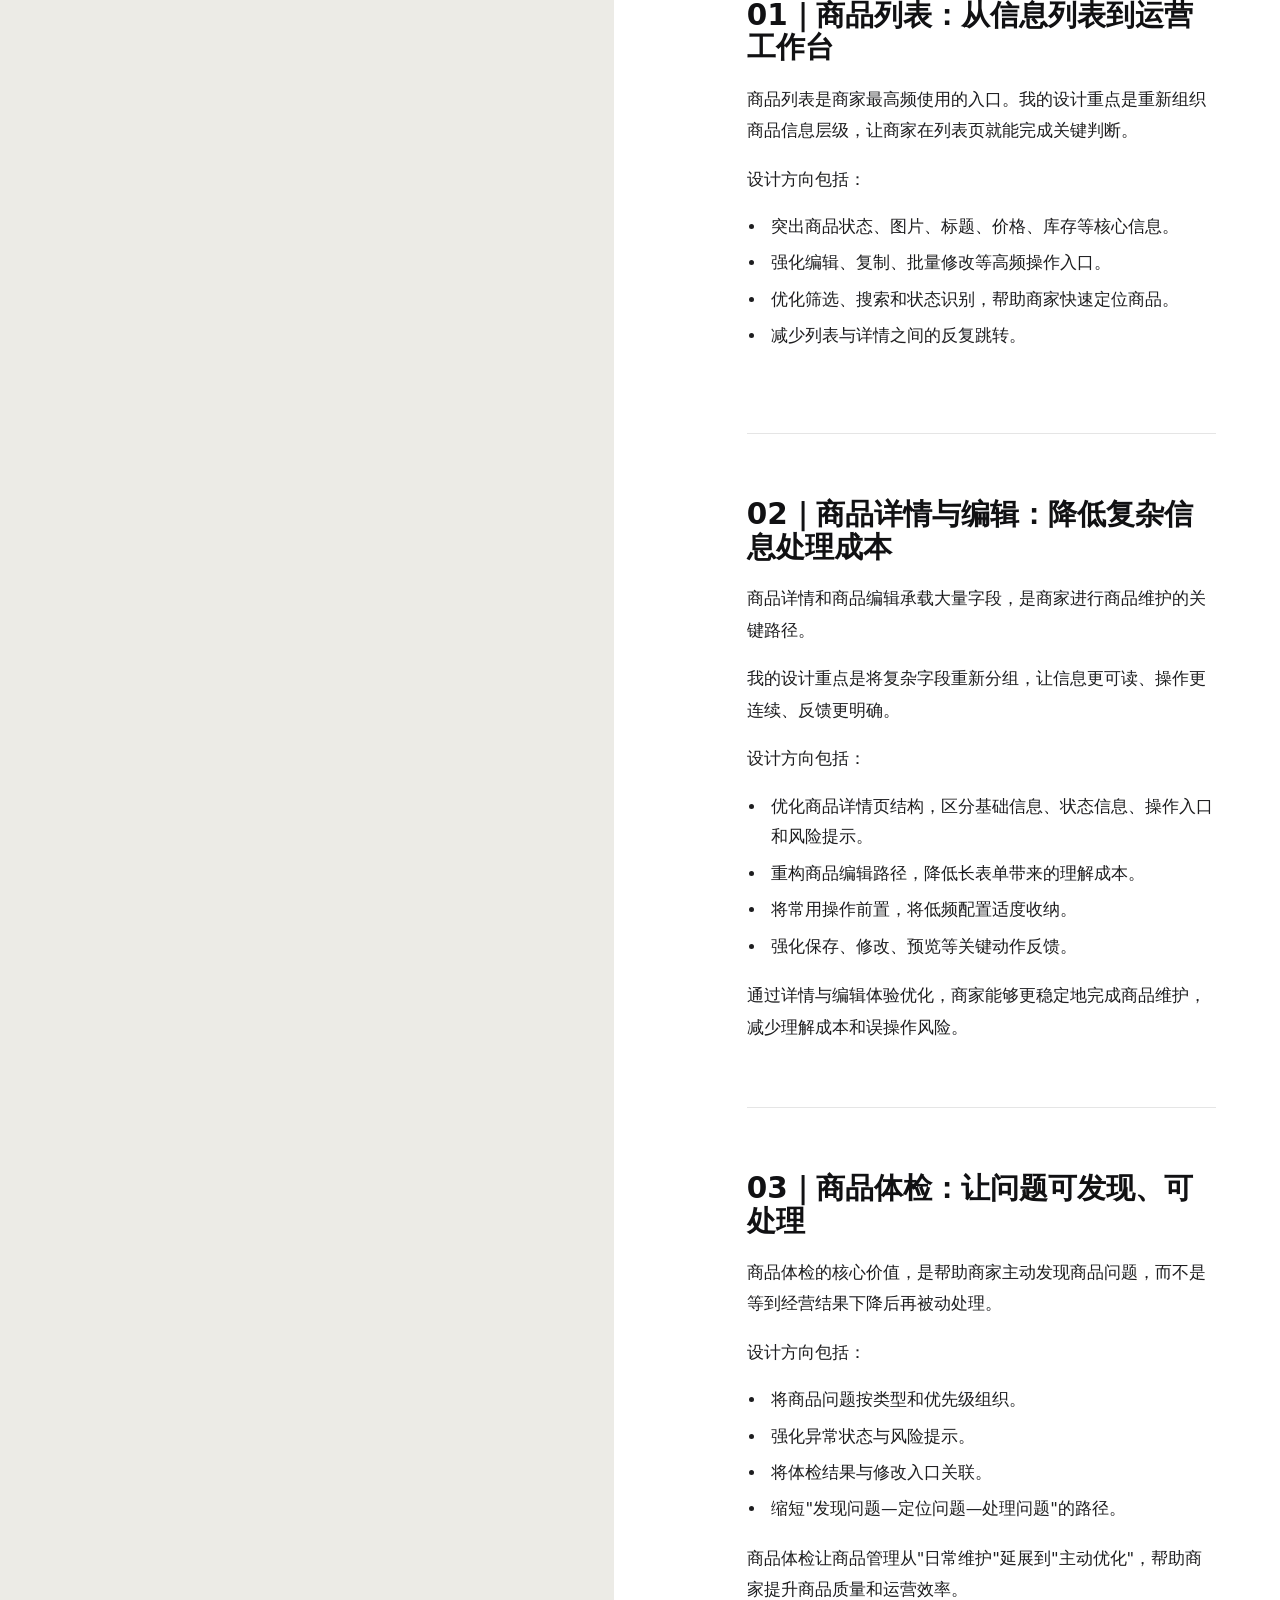
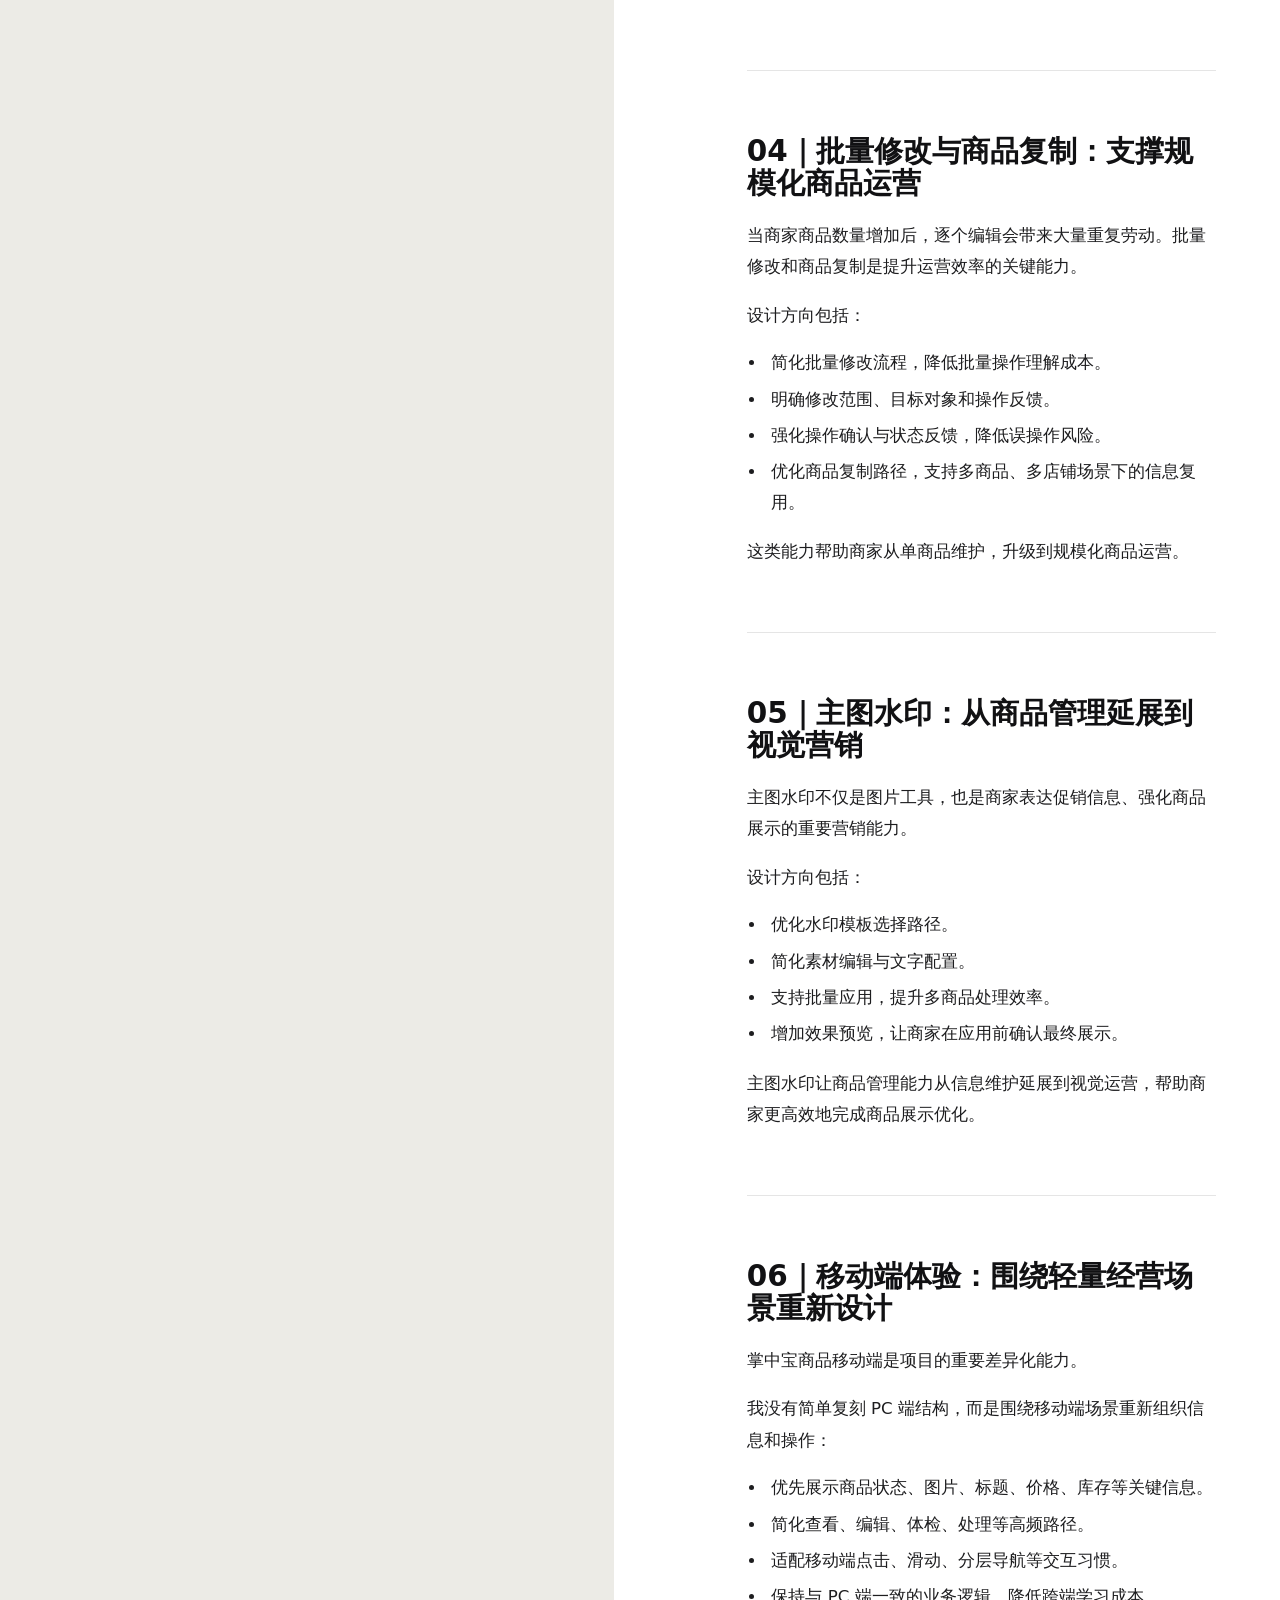
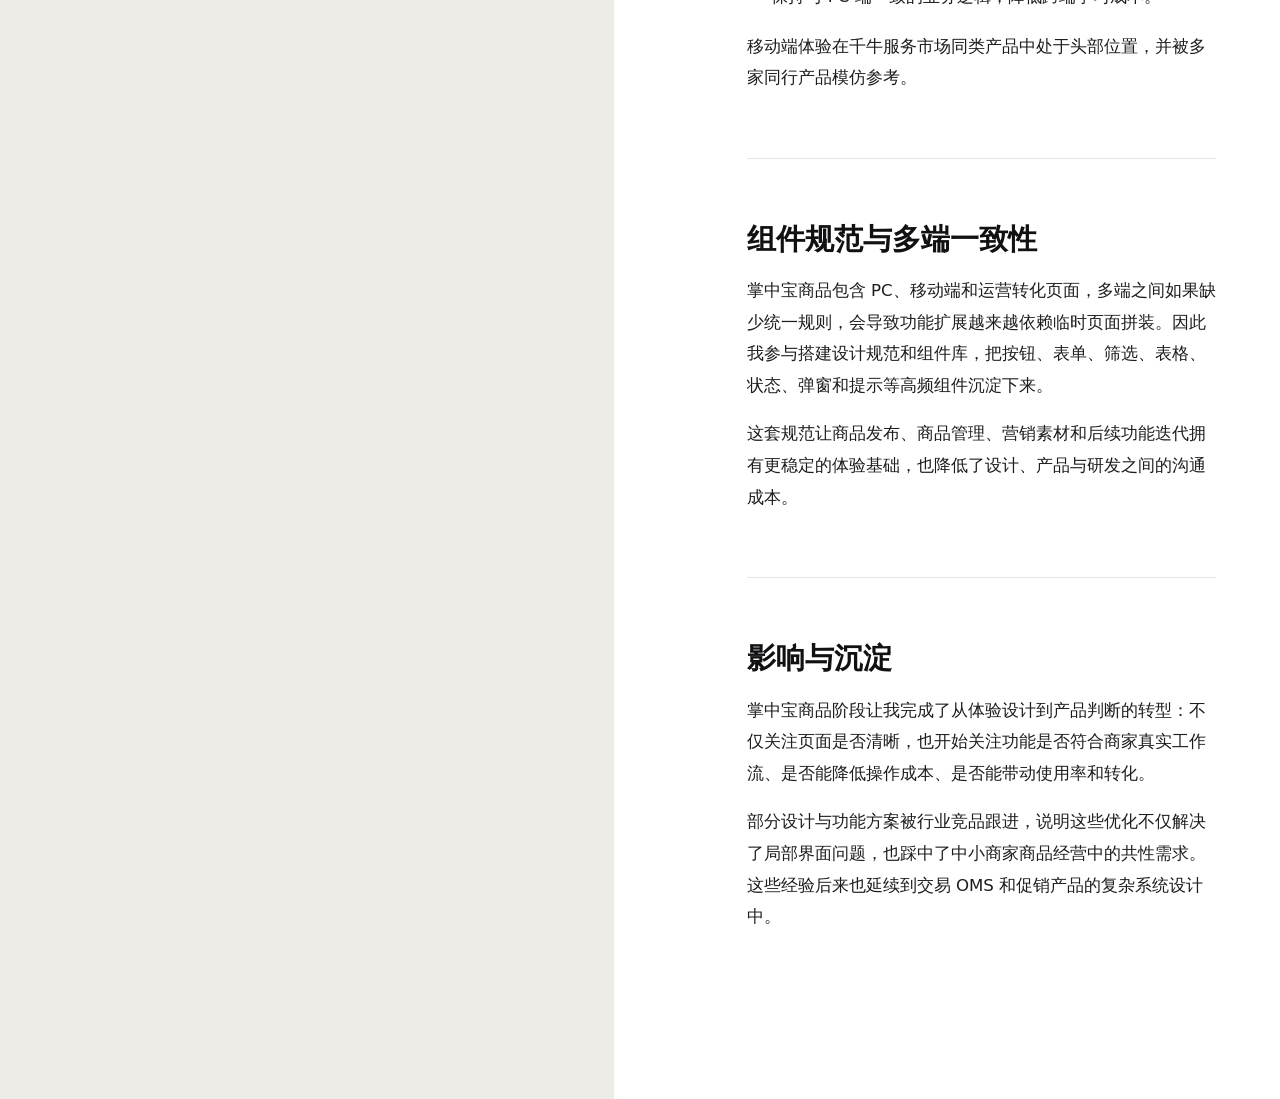
==== commit 7711d45b: "新增取名 Agent 专题案例页并整理素材与页面样式" ====
--- a/case-goods.html
+++ b/case-goods.html
@@ -51,7 +51,6 @@
           </div>
 
           <article class="trade-case-content">
-            <a class="case-back-link" href="product-cases.html">返回产品案例</a>
             <header class="trade-case-hero">
               <p class="case-eyebrow">Product & UI Case</p>
               <h1 id="goods-case-title">掌中宝商品</h1>
--- a/styles.css
+++ b/styles.css
@@ -860,29 +860,6 @@
   background: #101012;
 }
 
-.case-back-link {
-  display: inline-flex;
-  margin-bottom: clamp(2rem, 4vw, 3.5rem);
-  color: var(--color-fg-light);
-  font-size: 0.95rem;
-  font-weight: var(--font-weight-bold);
-  text-decoration: none;
-  transition:
-    color var(--duration-fast) var(--ease-out),
-    transform var(--duration-fast) var(--ease-out);
-}
-
-.case-back-link::before {
-  content: "←";
-  margin-right: 0.45rem;
-}
-
-.case-back-link:hover,
-.case-back-link:focus-visible {
-  color: var(--color-accent);
-  transform: translateX(-4px);
-}
-
 .trade-case-hero {
   max-width: 40rem;
   margin-bottom: clamp(3rem, 6vw, 5rem);
@@ -962,6 +939,133 @@
 
 .case-story-section p:last-child {
   margin-bottom: 0;
+}
+
+.promo-case-main .trade-case-hero {
+  max-width: 46rem;
+}
+
+.promo-case-main .promo-showcase-frame img {
+  display: block;
+  width: 100%;
+  height: auto;
+}
+
+.promo-case-main .trade-case-metrics {
+  grid-template-columns: repeat(3, minmax(0, 1fr));
+}
+
+.promo-case-main .case-meta-label {
+  max-width: 46rem;
+}
+
+.promo-case-main .trade-case-hero h1 {
+  margin: 0 0 1.35rem;
+  color: var(--color-fg-bold);
+  font-size: clamp(3.5rem, 7.2vw, 6.8rem);
+  letter-spacing: 0;
+  line-height: 1;
+  white-space: nowrap;
+}
+
+.promo-case-main .case-lede,
+.promo-case-main .case-story-section p,
+.promo-case-main .case-story-section ul {
+  max-width: 46rem;
+  color: var(--color-fg);
+  font-size: clamp(1.05rem, 1.28vw, 1.22rem);
+  line-height: 1.88;
+}
+
+.promo-case-main .case-lede {
+  margin: 0 0 1.05rem;
+  font-size: clamp(1.18rem, 1.6vw, 1.48rem);
+  line-height: 1.76;
+}
+
+.promo-case-main .case-story-section {
+  max-width: 46rem;
+}
+
+.promo-case-main .case-story-section h2 {
+  margin: 0 0 1.35rem;
+  color: var(--color-fg-bold);
+  font-size: clamp(2.5rem, 4.5vw, 5.4rem);
+  font-weight: var(--font-weight-black);
+  letter-spacing: 0;
+  line-height: 1.05;
+}
+
+.promo-case-main .case-story-section h3 {
+  margin: 1.25rem 0 0.55rem;
+  color: var(--color-fg-bold);
+  font-size: clamp(1.08rem, 1.35vw, 1.24rem);
+  font-weight: var(--font-weight-bold);
+  letter-spacing: 0;
+  line-height: 1.45;
+}
+
+.promo-case-main .case-story-section ul {
+  margin: 0 0 1.05rem;
+  padding-left: 1.2rem;
+}
+
+.promo-case-main .case-story-section li {
+  margin: 0 0 0.5rem;
+}
+
+.promo-case-main .case-story-section li::marker {
+  color: var(--case-accent);
+}
+
+.promo-split-main {
+  --trade-accent: #1890ff;
+}
+
+.promo-split-main .trade-split-section {
+  grid-template-columns: minmax(0, 1.04fr) minmax(30rem, 0.96fr);
+}
+
+.promo-split-main .trade-split-frame {
+  border-radius: 22px;
+  background: #f6f8fb;
+  box-shadow: 0 24px 80px var(--trade-shadow);
+}
+
+.promo-split-main .promo-split-frame img {
+  display: block;
+  width: 100%;
+  height: auto;
+}
+
+.promo-split-main .trade-split-frame:hover img {
+  transform: none;
+}
+
+.promo-split-main .case-meta-label {
+  max-width: 46rem;
+}
+
+.promo-split-main .trade-section-label.case-meta-label {
+  color: var(--trade-soft);
+}
+
+.promo-split-main .trade-split-copy h3 {
+  margin: 1.35rem 0 0.55rem;
+  color: var(--trade-text);
+  font-size: clamp(1.08rem, 1.35vw, 1.24rem);
+  font-weight: var(--font-weight-bold);
+  letter-spacing: 0;
+  line-height: 1.45;
+}
+
+.promo-split-main .trade-split-copy strong {
+  color: var(--trade-text);
+  font-weight: var(--font-weight-black);
+}
+
+.promo-split-main .promo-split-metrics {
+  max-width: 46rem;
 }
 
 .trade-split-body {
@@ -1183,22 +1287,22 @@
   padding-top: 0.35rem;
 }
 
-.trade-split-back {
-  margin-bottom: clamp(2rem, 4vw, 3.5rem);
-  color: var(--trade-soft);
-}
-
-.trade-split-back:hover,
-.trade-split-back:focus-visible {
-  color: #1890ff;
-}
-
 .trade-section-label {
   margin: 0 0 1.15rem;
   color: #1890ff;
   font-size: 0.9rem;
   font-weight: var(--font-weight-black);
   letter-spacing: 0.1em;
+  text-transform: uppercase;
+}
+
+.case-meta-label {
+  margin: 0 0 1.15rem;
+  color: var(--color-fg-light);
+  font-size: clamp(1.05rem, 1.28vw, 1.22rem);
+  font-weight: var(--font-weight-black);
+  letter-spacing: 0.1em;
+  line-height: 1.45;
   text-transform: uppercase;
 }
 
@@ -1756,10 +1860,6 @@
     padding: 2.5rem 1.25rem 4.5rem;
   }
 
-  .case-back-link {
-    margin-bottom: 2rem;
-  }
-
   .trade-case-hero {
     margin-bottom: 2.75rem;
   }
@@ -1779,6 +1879,36 @@
   .case-story-section p {
     font-size: 1rem;
     line-height: 1.86;
+  }
+
+  .promo-split-main {
+    padding: 0;
+  }
+
+  .promo-split-main .trade-split-section {
+    display: block;
+    padding: 2.5rem 1.25rem 4rem;
+  }
+
+  .promo-split-main .trade-split-hero {
+    min-height: 0;
+  }
+
+  .promo-split-main .trade-split-visual--sticky {
+    position: static;
+    margin-bottom: 2.2rem;
+  }
+
+  .promo-split-main .trade-split-copy h1 {
+    font-size: clamp(3.25rem, 17vw, 5rem);
+  }
+
+  .promo-split-main .trade-split-copy h2 {
+    font-size: clamp(2.2rem, 12vw, 4rem);
+  }
+
+  .promo-split-main .trade-split-metrics {
+    grid-template-columns: repeat(3, minmax(0, 1fr));
   }
 
   .portfolio-projects {
@@ -1959,6 +2089,32 @@
     box-shadow var(--duration-fast) var(--ease-out);
 }
 
+.vibe-hero-actions {
+  display: flex;
+  flex-wrap: wrap;
+  gap: 0.9rem;
+}
+
+.vibe-hero-cta--ghost {
+  background: transparent;
+  color: var(--color-fg-bold);
+  border: 1.5px solid var(--color-border);
+  box-shadow: none;
+}
+
+.vibe-hero-cta--ghost:hover,
+.vibe-hero-cta--ghost:focus-visible {
+  background: var(--color-border);
+  border-color: var(--color-accent);
+  transform: translateY(-2px);
+  box-shadow: 0 18px 42px rgba(0, 0, 0, 0.12);
+}
+
+[data-theme="dark"] .vibe-hero-cta--ghost:hover,
+[data-theme="dark"] .vibe-hero-cta--ghost:focus-visible {
+  box-shadow: 0 18px 42px rgba(0, 0, 0, 0.45);
+}
+
 .vibe-hero-cta svg {
   width: 16px;
   height: 16px;
@@ -2079,6 +2235,33 @@
     box-shadow var(--duration-fast) var(--ease-out);
 }
 
+.vibe-section-actions {
+  display: flex;
+  flex-wrap: wrap;
+  gap: 0.9rem;
+  margin-top: 1.9rem;
+}
+
+.vibe-section-cta--ghost {
+  background: transparent;
+  color: var(--color-fg-bold);
+  border: 1.5px solid var(--color-border);
+  box-shadow: none;
+}
+
+.vibe-section-cta--ghost:hover,
+.vibe-section-cta--ghost:focus-visible {
+  background: var(--color-border);
+  border-color: var(--color-accent);
+  transform: translateY(-2px);
+  box-shadow: 0 18px 42px rgba(0, 0, 0, 0.12);
+}
+
+[data-theme="dark"] .vibe-section-cta--ghost:hover,
+[data-theme="dark"] .vibe-section-cta--ghost:focus-visible {
+  box-shadow: 0 18px 42px rgba(0, 0, 0, 0.45);
+}
+
 .vibe-section-cta svg {
   width: 16px;
   height: 16px;
@@ -2223,6 +2406,226 @@
 .prompt-placeholder-hint {
   font-size: 0.8rem;
   color: var(--trade-soft);
+}
+
+.prompt-make-evidence {
+  padding: clamp(0.45rem, 0.9vw, 0.8rem);
+  background: #f7fbff;
+}
+
+.prompt-make-evidence img {
+  border-radius: 6px;
+}
+
+.prompt-make-page .prompt-make-evidence {
+  padding: clamp(1rem, 1.9vw, 1.5rem);
+  border: 1px solid rgba(15, 118, 110, 0.1);
+  border-radius: 20px;
+  background:
+    linear-gradient(180deg, rgba(255, 255, 255, 0.92), rgba(241, 249, 247, 0.86)),
+    #f7fbff;
+  box-shadow: 0 24px 70px rgba(19, 43, 39, 0.08);
+}
+
+.prompt-make-page .prompt-make-evidence img {
+  border-radius: 12px;
+  box-shadow: 0 18px 54px rgba(19, 43, 39, 0.08);
+}
+
+.prompt-make-page .prompt-make-positioning-visual {
+  display: grid;
+  gap: clamp(1rem, 1.8vw, 1.45rem);
+}
+
+.prompt-make-page .prompt-make-interface-pair {
+  display: flex;
+  align-items: flex-end;
+  justify-content: center;
+  gap: clamp(0.9rem, 1.8vw, 1.35rem);
+  padding: clamp(1rem, 1.9vw, 1.5rem);
+  border: 1px solid rgba(15, 118, 110, 0.1);
+  border-radius: 20px;
+  background:
+    linear-gradient(180deg, rgba(255, 255, 255, 0.92), rgba(241, 249, 247, 0.86)),
+    #f7fbff;
+  box-shadow: 0 24px 70px rgba(19, 43, 39, 0.08);
+}
+
+.prompt-make-page .prompt-make-ui-card {
+  flex: 0 1 auto;
+  overflow: hidden;
+  margin: 0;
+  border: 1px solid rgba(15, 118, 110, 0.14);
+  border-radius: 14px;
+  background: #fff;
+  box-shadow: 0 22px 64px rgba(19, 43, 39, 0.1);
+}
+
+.prompt-make-page .prompt-make-ui-card img {
+  width: calc(100% + 8px);
+  max-width: none;
+  height: auto;
+  margin: -4px;
+  object-fit: contain;
+}
+
+.prompt-make-page .prompt-make-ui-card--settings {
+  width: min(42%, 20rem);
+}
+
+.prompt-make-page .prompt-make-ui-card--result {
+  width: min(48%, 23rem);
+}
+
+.prompt-make-page .prompt-make-evidence--architecture {
+  margin-top: clamp(0.4rem, 0.9vw, 0.8rem);
+}
+
+.prompt-make-page .trade-section-label {
+  margin: 0 0 1.35rem;
+  color: var(--trade-text);
+  font-size: clamp(2.5rem, 4.5vw, 5.4rem);
+  font-weight: var(--font-weight-black);
+  letter-spacing: 0;
+  line-height: 1.05;
+  text-transform: none;
+}
+
+.prompt-make-page .trade-split-copy h2 {
+  margin: 0 0 1.15rem;
+  color: var(--trade-text);
+  font-size: clamp(1.28rem, 1.55vw, 1.48rem);
+  font-weight: var(--font-weight-black);
+  letter-spacing: 0;
+  line-height: 1.4;
+  text-transform: none;
+}
+
+.prompt-make-github-link {
+  display: inline-flex;
+  align-items: center;
+  gap: 0.58rem;
+  min-height: 2.6rem;
+  margin: 0.9rem 0 1.45rem;
+  padding: 0.58rem 1rem;
+  border: 1px solid color-mix(in srgb, var(--trade-accent) 34%, var(--trade-border));
+  border-radius: 999px;
+  background: color-mix(in srgb, var(--trade-accent) 10%, var(--trade-panel));
+  color: var(--trade-accent);
+  font-size: 0.92rem;
+  font-weight: 800;
+  line-height: 1.2;
+  text-decoration: none;
+  transition:
+    border-color 220ms var(--ease-out),
+    box-shadow 220ms var(--ease-out),
+    transform 220ms var(--ease-out);
+}
+
+.prompt-make-github-link svg {
+  width: 1.15rem;
+  height: 1.15rem;
+  flex: 0 0 auto;
+  fill: currentColor;
+}
+
+.prompt-make-github-link:hover,
+.prompt-make-github-link:focus-visible {
+  border-color: var(--trade-accent);
+  box-shadow: 0 16px 38px color-mix(in srgb, var(--trade-accent) 18%, transparent);
+  transform: translateY(-1px);
+}
+
+.prompt-make-page .prompt-make-real-stage {
+  width: min(108%, 820px);
+  margin: 0;
+  overflow: hidden;
+  border: 1px solid #dfe8e5;
+  border-radius: 28px;
+  background: #f8fbfa;
+  box-shadow: 0 22px 70px rgba(22, 35, 32, 0.08);
+  transform: translateX(-4%);
+}
+
+.prompt-make-page .trade-split-hero {
+  gap: clamp(4.25rem, 6.8vw, 8rem);
+}
+
+.prompt-make-page .trade-split-hero .trade-split-visual--sticky {
+  position: static;
+  top: auto;
+}
+
+.prompt-make-page .prompt-make-real-toolbar {
+  display: flex;
+  min-height: 64px;
+  align-items: center;
+  gap: 10px;
+  padding: 14px 18px;
+  border-bottom: 1px solid #dfe8e5;
+  background: rgba(255, 255, 255, 0.84);
+}
+
+.prompt-make-page .prompt-make-real-tab {
+  height: 36px;
+  padding: 0 15px;
+  border: 1px solid #dfe8e5;
+  border-radius: 999px;
+  background: #fff;
+  color: #53615e;
+  font: inherit;
+  font-size: 0.86rem;
+  font-weight: 850;
+  cursor: pointer;
+}
+
+.prompt-make-page .prompt-make-real-tab.is-active {
+  border-color: #88d6ca;
+  background: #e9f8f5;
+  color: #0f766e;
+}
+
+.prompt-make-page .prompt-make-real-viewport {
+  position: relative;
+  display: grid;
+  min-height: 430px;
+  place-items: start center;
+  overflow: hidden;
+  padding: 16px 20px 18px;
+  background:
+    linear-gradient(180deg, rgba(255, 255, 255, 0.82), rgba(245, 248, 247, 0.92)),
+    #fff;
+}
+
+.prompt-make-page .prompt-make-real-video {
+  position: relative;
+  z-index: 1;
+  display: block;
+  width: 100%;
+  max-height: 395px;
+  aspect-ratio: 16 / 9;
+  object-fit: contain;
+  border: 1px solid #dfe8e5;
+  border-radius: 22px;
+  background: #fff;
+  box-shadow: 0 24px 68px rgba(22, 35, 32, 0.14);
+}
+
+.prompt-make-page .prompt-make-real-status {
+  position: absolute;
+  bottom: 24px;
+  left: 38px;
+  z-index: 2;
+  display: inline-flex;
+  min-height: 38px;
+  align-items: center;
+  padding: 0 14px;
+  border: 1px solid #dfe8e5;
+  border-radius: 999px;
+  background: rgba(255, 255, 255, 0.94);
+  color: #0f766e;
+  font-size: 12px;
+  font-weight: 850;
 }
 
 /* 用户原始输入示例引用 */
@@ -2339,3 +2742,151 @@
   font-size: 12px;
   font-weight: 700;
 }
+
+/* ===== vibe coding · 取名 Agent 专题页 ===== */
+.name-agent-page .trade-split-hero {
+  gap: clamp(3.25rem, 5vw, 6.25rem);
+}
+
+.name-agent-page .trade-section-label {
+  margin: 0 0 1.35rem;
+  color: var(--trade-text);
+  font-size: clamp(2.5rem, 4.5vw, 5.4rem);
+  font-weight: var(--font-weight-black);
+  letter-spacing: 0;
+  line-height: 1.05;
+  text-transform: none;
+}
+
+.name-agent-page .trade-split-copy h2 {
+  margin: 0 0 1.15rem;
+  color: var(--trade-text);
+  font-size: clamp(1.28rem, 1.55vw, 1.48rem);
+  font-weight: var(--font-weight-black);
+  letter-spacing: 0;
+  line-height: 1.4;
+  text-transform: none;
+}
+
+.name-agent-page .name-agent-cta {
+  display: inline-flex;
+  align-items: center;
+  justify-content: center;
+  min-height: 2.7rem;
+  margin: 1rem 0 1.55rem;
+  padding: 0.64rem 1.25rem;
+  border: 1px solid color-mix(in srgb, var(--trade-accent) 34%, var(--trade-border));
+  border-radius: 999px;
+  background: color-mix(in srgb, var(--trade-accent) 10%, var(--trade-panel));
+  color: var(--trade-accent);
+  font-size: 0.94rem;
+  font-weight: 850;
+  line-height: 1.2;
+  text-decoration: none;
+  transition:
+    border-color 220ms var(--ease-out),
+    box-shadow 220ms var(--ease-out),
+    transform 220ms var(--ease-out);
+}
+
+.name-agent-page .name-agent-cta:hover,
+.name-agent-page .name-agent-cta:focus-visible {
+  border-color: var(--trade-accent);
+  box-shadow: 0 16px 38px color-mix(in srgb, var(--trade-accent) 18%, transparent);
+  transform: translateY(-1px);
+}
+
+.name-agent-page .name-agent-hero-stage {
+  --name-agent-phone-width: clamp(15.5rem, 16.8vw, 18rem);
+  --name-agent-phone-height: calc(var(--name-agent-phone-width) * 1.97425);
+  width: min(110%, 900px);
+  margin: 0;
+  padding: clamp(1.1rem, 2vw, 1.7rem);
+  overflow: hidden;
+  border: 1px solid #dfe8e5;
+  border-radius: 28px;
+  background:
+    linear-gradient(180deg, rgba(255, 255, 255, 0.9), rgba(246, 250, 250, 0.92)),
+    #f8fbfa;
+  box-shadow: 0 22px 70px rgba(22, 35, 32, 0.08);
+  transform: translateX(-3%);
+}
+
+.name-agent-page .name-agent-hero-showcase {
+  display: grid;
+  grid-template-columns: repeat(2, minmax(0, 1fr));
+  gap: clamp(1rem, 2vw, 1.6rem);
+  align-items: end;
+  justify-items: center;
+}
+
+.name-agent-page .name-agent-device {
+  overflow: visible;
+  border: 0;
+  border-radius: 0;
+  background: transparent;
+  box-shadow: none;
+}
+
+.name-agent-page .name-agent-device--motion {
+  box-sizing: border-box;
+  width: var(--name-agent-phone-width);
+  height: var(--name-agent-phone-height);
+  justify-self: center;
+  transform: translateX(-20px);
+  overflow: hidden;
+  padding: 12px;
+  border: 1px solid #dfe8e5;
+  border-radius: 28px;
+  background:
+    linear-gradient(180deg, rgba(255, 255, 255, 0.86), rgba(245, 248, 247, 0.94)),
+    #fff;
+  box-shadow: 0 24px 68px rgba(22, 35, 32, 0.14);
+}
+
+.name-agent-page .name-agent-device--static {
+  width: var(--name-agent-phone-width);
+  height: var(--name-agent-phone-height);
+  justify-self: center;
+}
+
+.name-agent-page .name-agent-video-viewport,
+.name-agent-page .name-agent-device img {
+  display: block;
+  width: 100%;
+}
+
+.name-agent-page .name-agent-video-viewport {
+  height: 100%;
+  overflow: hidden;
+  border-radius: 20px;
+}
+
+.name-agent-page .name-agent-device video {
+  display: block;
+  width: 100%;
+  height: calc(100% + 60px);
+  object-fit: cover;
+  transform: translateY(-30px);
+}
+
+.name-agent-page .name-agent-device img {
+  height: 100%;
+  object-fit: contain;
+}
+
+[data-theme="dark"] .name-agent-page .name-agent-hero-stage {
+  border-color: rgba(255, 255, 255, 0.1);
+  background:
+    linear-gradient(180deg, rgba(24, 33, 40, 0.92), rgba(18, 28, 35, 0.94)),
+    #111920;
+  box-shadow: 0 28px 90px rgba(0, 0, 0, 0.24);
+}
+
+[data-theme="dark"] .name-agent-page .name-agent-device--motion {
+  border-color: rgba(255, 255, 255, 0.1);
+  background:
+    linear-gradient(180deg, rgba(255, 255, 255, 0.08), rgba(255, 255, 255, 0.03)),
+    #182128;
+  box-shadow: 0 24px 68px rgba(0, 0, 0, 0.3);
+}
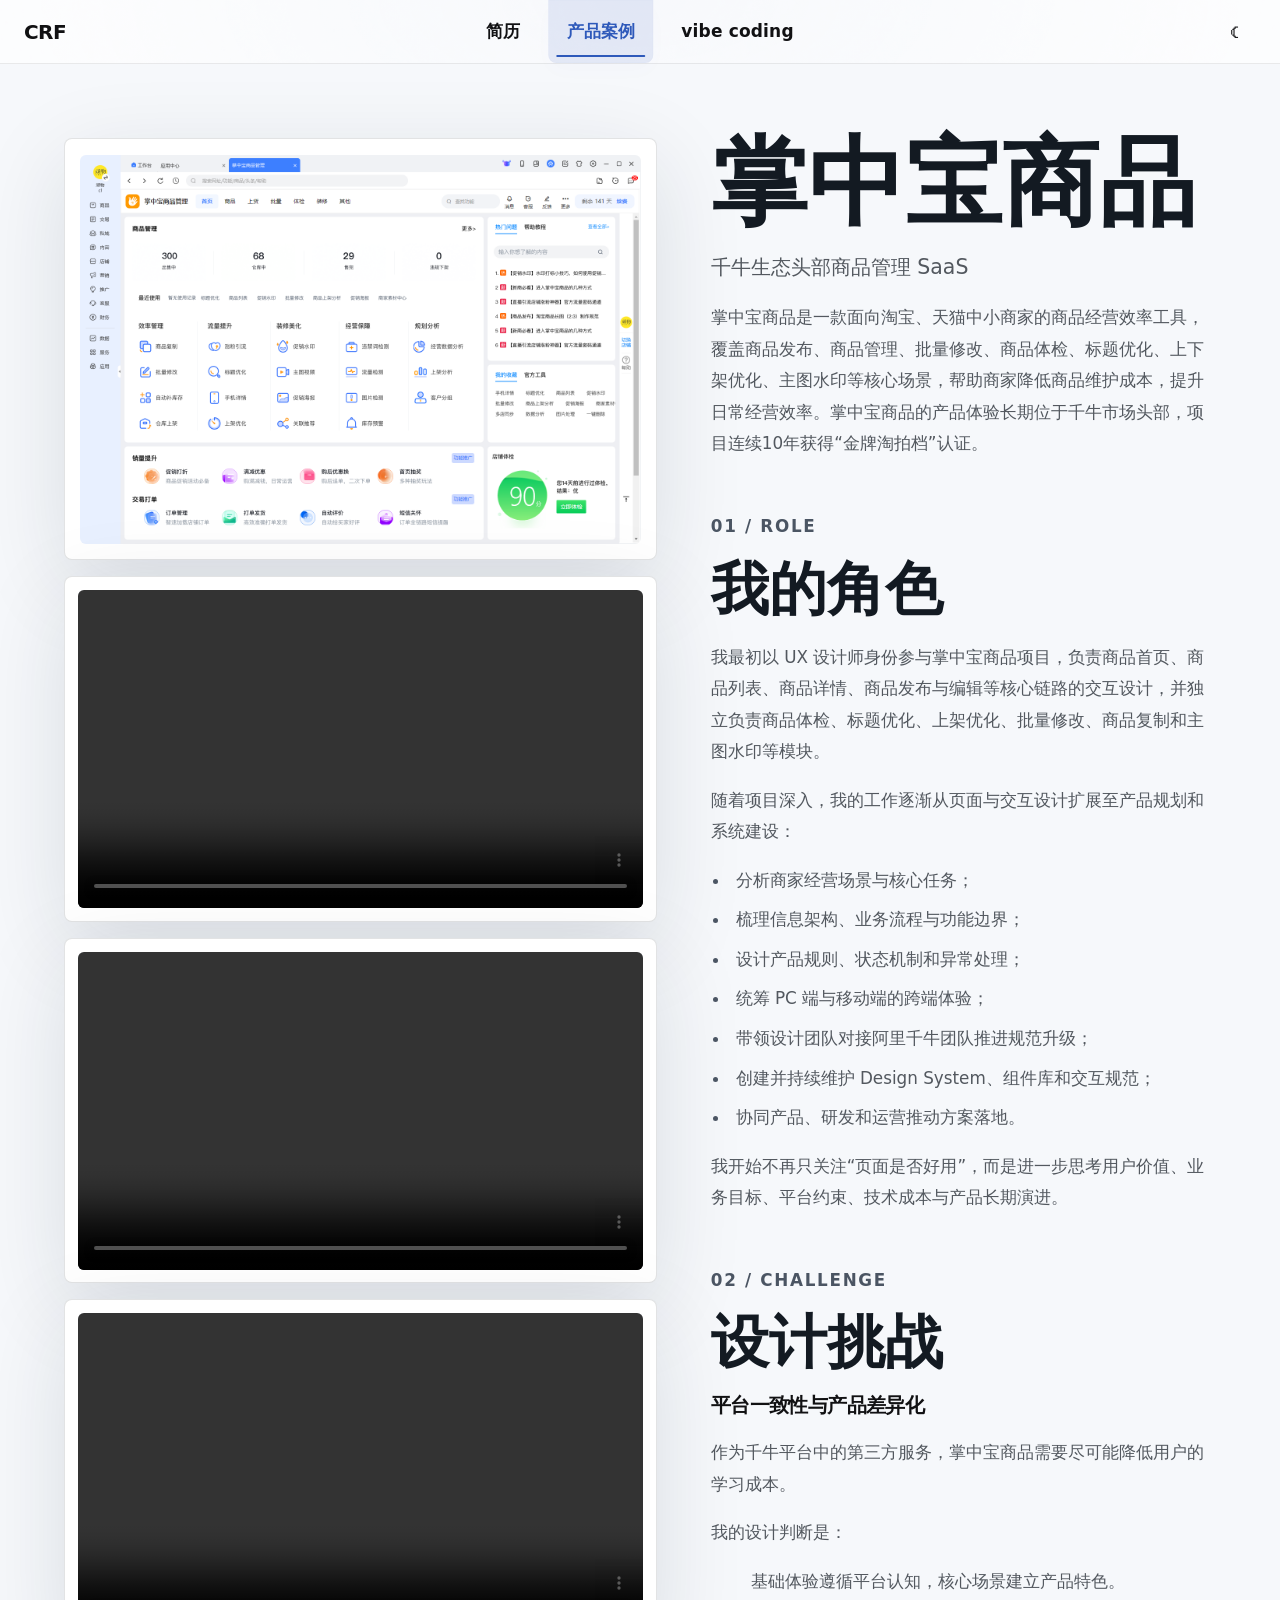
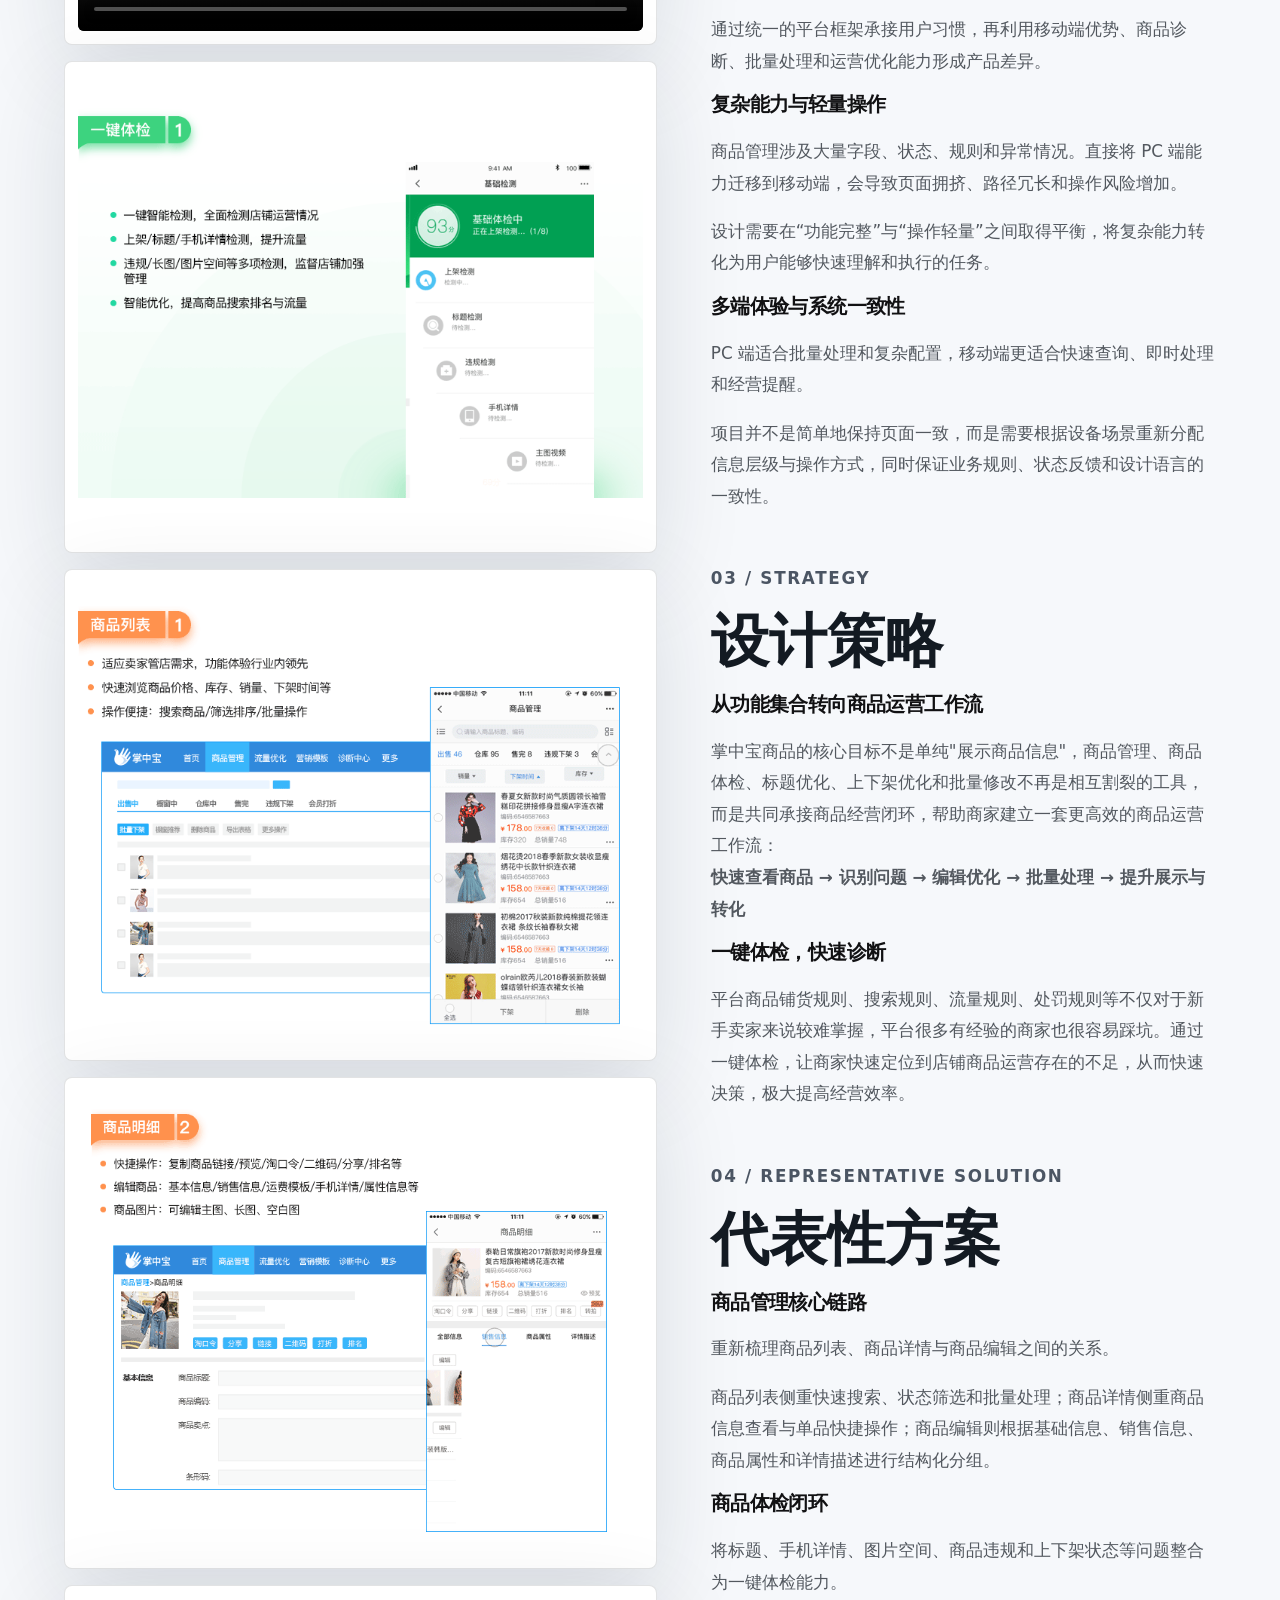
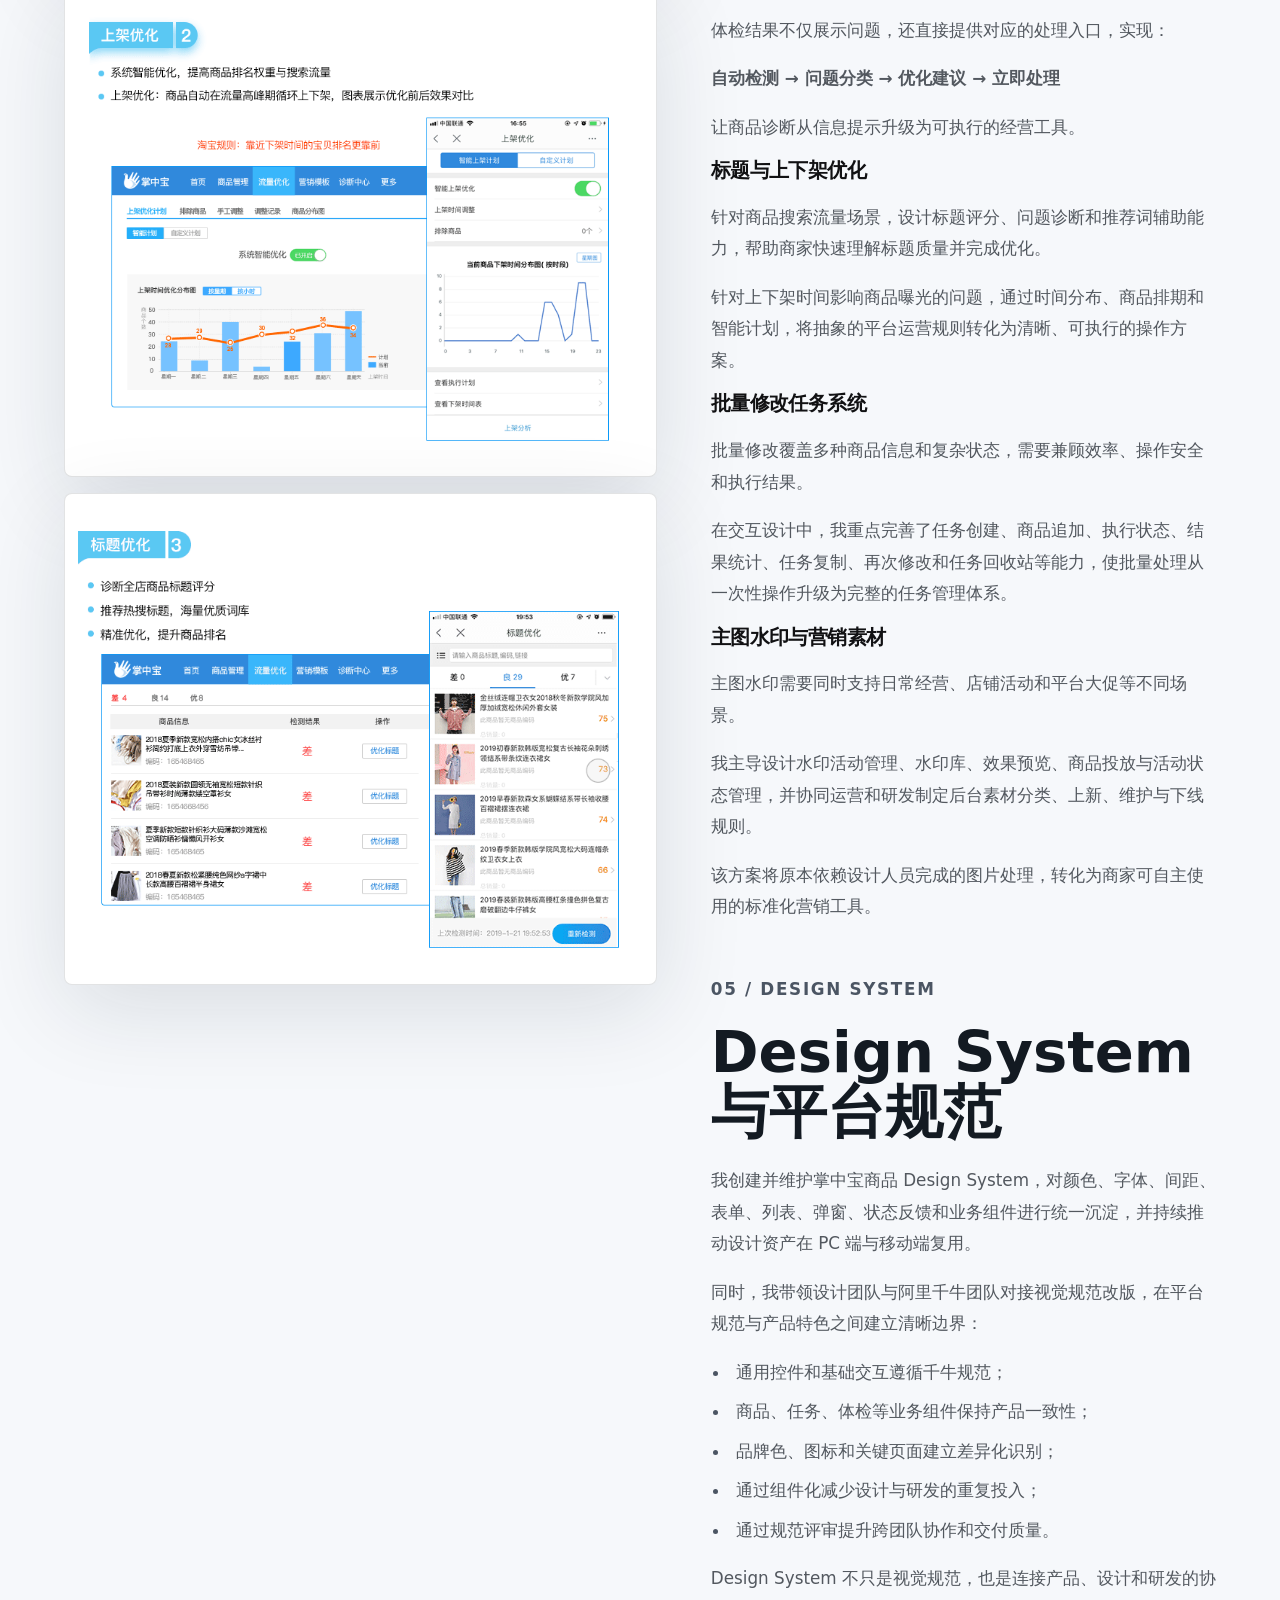
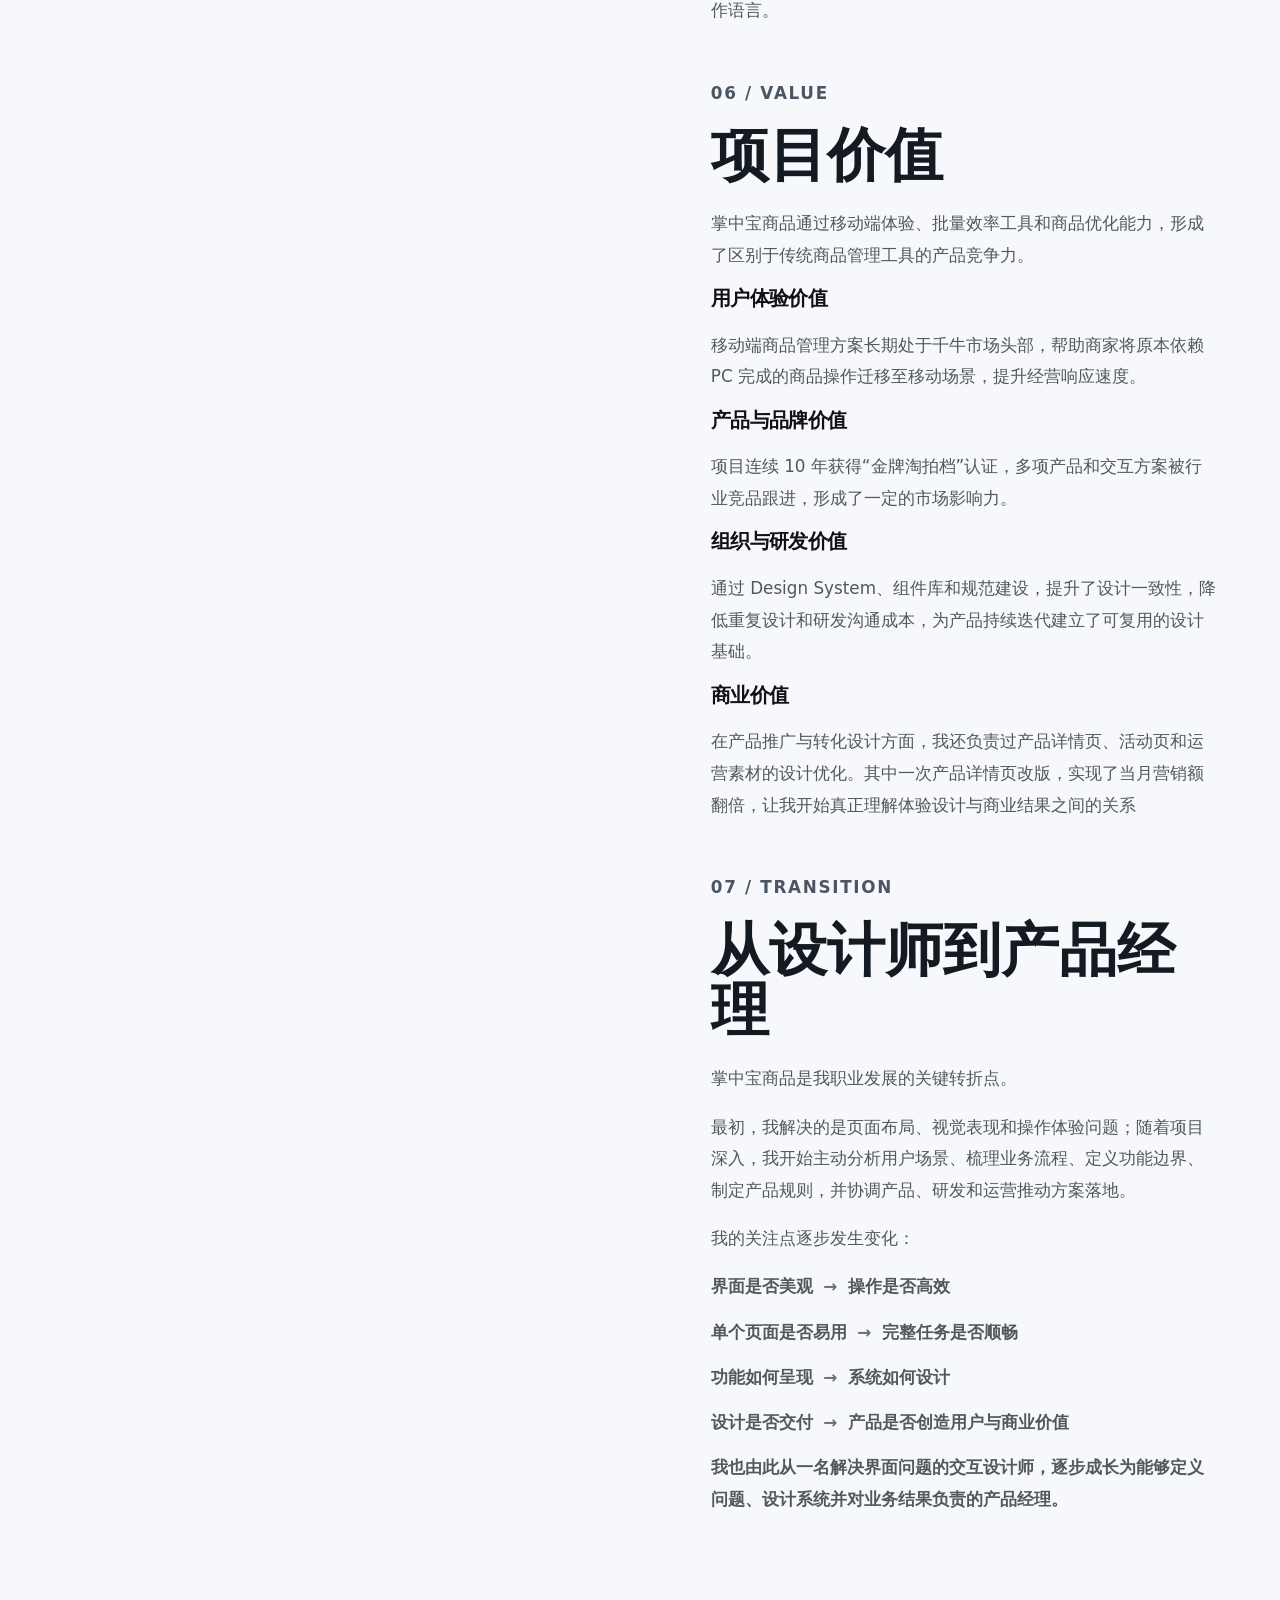
==== commit 159ce5cd: "chore: snapshot portfolio site updates" ====
--- a/case-goods.html
+++ b/case-goods.html
@@ -4,10 +4,10 @@
     <meta charset="utf-8" />
     <meta name="viewport" content="width=device-width, initial-scale=1" />
     <title>掌中宝商品案例 | 陈若非</title>
-    <meta name="description" content="掌中宝商品是千牛服务市场中的 B 端商品管理工具，面向淘宝/天猫商家提供商品管理、商品编辑、商品详情、商品体检、商品复制、批量修改、主图水印等能力。" />
+    <meta name="description" content="掌中宝商品是一款面向淘宝、天猫中小商家的商品经营效率工具，覆盖商品发布、商品管理、批量修改、商品体检、标题优化、上下架优化、主图水印等核心场景。" />
     <link rel="stylesheet" href="styles.css" />
   </head>
-  <body class="case-study-body">
+  <body class="case-study-body trade-split-body">
     <div class="page-container">
       <header class="site-header">
         <a class="site-logo" href="index.html" aria-label="回到简历"><span class="logo-text">CRF</span></a>
@@ -32,143 +32,135 @@
         </nav>
       </aside>
 
-      <main class="page-main trade-case-main goods-case-main">
-        <section class="trade-case-layout" aria-labelledby="goods-case-title">
-          <div class="trade-case-media" aria-label="掌中宝商品详情页截图占位">
-            <div class="trade-case-media-inner">
-              <p class="trade-case-kicker">Zhangzhongbao Goods</p>
-              <figure class="trade-case-figure trade-case-figure--primary case-placeholder-frame">
-                <div class="case-image-placeholder" aria-hidden="true">图片占位</div>
-                <figcaption>后续替换为"掌中宝商品详情页12.gif"或正式产品截图。</figcaption>
+      <main class="page-main trade-split-main goods-split-main goods-case-main goods-continuous-main">
+        <section class="trade-split-section trade-split-hero goods-continuous-section" aria-labelledby="goods-case-title">
+          <div class="trade-split-visual">
+            <div class="goods-media-stack goods-continuous-media">
+              <figure class="trade-split-frame case-split-frame goods-frame goods-frame--dashboard goods-frame--padded">
+                <img src="assets/goods/goods-dashboard.png" alt="掌中宝商品 PC 工作台总览" />
               </figure>
-              <div class="trade-case-metrics" aria-label="项目关键证据">
-                <span><strong>PC/移动</strong>多端设计</span>
-                <span><strong>Design System</strong>规范沉淀</span>
-                <span><strong>竞品跟进</strong>方案影响</span>
-                <span><strong>营销额翻倍</strong>详情页转化</span>
-              </div>
+              <figure class="trade-split-frame goods-video-frame">
+                <video src="assets/goods/goods-mobile-demo-1.mp4" autoplay loop muted playsinline controls aria-label="掌中宝商品移动端体验视频一"></video>
+              </figure>
+              <figure class="trade-split-frame goods-video-frame">
+                <video src="assets/goods/goods-mobile-demo-2.mp4" autoplay loop muted playsinline controls aria-label="掌中宝商品移动端体验视频二"></video>
+              </figure>
+              <figure class="trade-split-frame goods-video-frame">
+                <video src="assets/goods/goods-watermark-demo.mp4" autoplay loop muted playsinline controls aria-label="掌中宝商品主图水印功能演示视频"></video>
+              </figure>
+              <figure class="trade-split-frame case-split-frame goods-frame goods-frame--gif">
+                <img src="assets/goods/goods-checkup.gif" alt="掌中宝商品一键体检能力展示" />
+              </figure>
+              <figure class="trade-split-frame case-split-frame goods-frame goods-frame--gif">
+                <img src="assets/goods/goods-list.gif" alt="掌中宝商品列表 PC 与移动端设计" />
+              </figure>
+              <figure class="trade-split-frame case-split-frame goods-frame goods-frame--gif">
+                <img src="assets/goods/goods-detail.gif" alt="掌中宝商品详情与编辑页设计" />
+              </figure>
+              <figure class="trade-split-frame case-split-frame goods-frame goods-frame--gif">
+                <img src="assets/goods/goods-shelf-optimization.gif" alt="掌中宝商品上架优化计划" />
+              </figure>
+              <figure class="trade-split-frame case-split-frame goods-frame goods-frame--gif">
+                <img src="assets/goods/goods-title-optimization.gif" alt="掌中宝商品标题优化评分与推荐词" />
+              </figure>
             </div>
           </div>
-
-          <article class="trade-case-content">
-            <header class="trade-case-hero">
-              <p class="case-eyebrow">Product & UI Case</p>
-              <h1 id="goods-case-title">掌中宝商品</h1>
-              <p class="case-lede">面向淘宝 / 天猫商家的商品管理系统</p>
-            </header>
-
-            <section class="case-story-section" aria-labelledby="goods-overview">
-              <h2 id="goods-overview">产品概述</h2>
-              <p>掌中宝商品是千牛服务市场中的 B 端商品管理工具，面向淘宝 / 天猫商家提供商品管理、商品编辑、商品详情、商品体检、商品复制、批量修改、主图水印等能力。</p>
-              <p>掌中宝商品的核心目标不是单纯"展示商品信息"，而是帮助商家建立一套更高效的商品运营工作流：<br /><strong>快速查看商品 → 识别问题 → 编辑优化 → 批量处理 → 提升展示与转化</strong></p>
-            </section>
-
-            <section class="case-story-section" aria-labelledby="goods-role">
-              <h2 id="goods-role">Ownership｜我的角色</h2>
-              <p>我在项目中承担核心体验设计角色，负责将复杂商品管理能力转化为清晰、高效、可复用的产品体验。</p>
-              <h3>我的主要职责</h3>
+          <article class="trade-split-copy goods-continuous-copy">
+            <h1 id="goods-case-title">掌中宝商品</h1>
+            <p class="trade-split-lede">千牛生态头部商品管理 SaaS</p>
+            <p>掌中宝商品是一款面向淘宝、天猫中小商家的商品经营效率工具，覆盖商品发布、商品管理、批量修改、商品体检、标题优化、上下架优化、主图水印等核心场景，帮助商家降低商品维护成本，提升日常经营效率。掌中宝商品的产品体验长期位于千牛市场头部，项目连续10年获得“金牌淘拍档”认证。</p>
+            <p class="trade-section-label">01 / Role</p>
+            <h2 id="goods-role">我的角色</h2>
+              <p>我最初以 UX 设计师身份参与掌中宝商品项目，负责商品首页、商品列表、商品详情、商品发布与编辑等核心链路的交互设计，并独立负责商品体检、标题优化、上架优化、批量修改、商品复制和主图水印等模块。</p>
+              <p>随着项目深入，我的工作逐渐从页面与交互设计扩展至产品规划和系统建设：</p>
               <ul>
-                <li>重构商品列表、商品详情、商品编辑等核心链路。</li>
-                <li>独立负责商品管理、商品体检、批量修改、商品复制、主图水印等模块交互设计。</li>
-                <li>参与 PC 端与移动端多端体验设计，保证业务逻辑一致、操作体验适配终端特性。</li>
-                <li>建设并维护设计规范与组件库，提升多模块体验一致性和设计研发协作效率。</li>
-                <li>通过信息架构、任务流和交互细节优化，提升商家高频操作效率。</li>
+                <li>分析商家经营场景与核心任务；</li>
+                <li>梳理信息架构、业务流程与功能边界；</li>
+                <li>设计产品规则、状态机制和异常处理；</li>
+                <li>统筹 PC 端与移动端的跨端体验；</li>
+                <li>带领设计团队对接阿里千牛团队推进规范升级；</li>
+                <li>创建并持续维护 Design System、组件库和交互规范；</li>
+                <li>协同产品、研发和运营推动方案落地。</li>
               </ul>
-            </section>
-
-            <section class="case-story-section" aria-labelledby="goods-list">
-              <h2 id="goods-list">01｜商品列表：从信息列表到运营工作台</h2>
-              <p>商品列表是商家最高频使用的入口。我的设计重点是重新组织商品信息层级，让商家在列表页就能完成关键判断。</p>
-              <p>设计方向包括：</p>
+              <p>我开始不再只关注“页面是否好用”，而是进一步思考用户价值、业务目标、平台约束、技术成本与产品长期演进。</p>
+            <p class="trade-section-label">02 / Challenge</p>
+            <h2 id="goods-challenge">设计挑战</h2>
+              <h3>平台一致性与产品差异化</h3>
+              <p>作为千牛平台中的第三方服务，掌中宝商品需要尽可能降低用户的学习成本。</p>
+              <p>我的设计判断是：</p>
+              <blockquote>
+                <p>基础体验遵循平台认知，核心场景建立产品特色。</p>
+              </blockquote>
+              <p>通过统一的平台框架承接用户习惯，再利用移动端优势、商品诊断、批量处理和运营优化能力形成产品差异。</p>
+              <h3>复杂能力与轻量操作</h3>
+              <p>商品管理涉及大量字段、状态、规则和异常情况。直接将 PC 端能力迁移到移动端，会导致页面拥挤、路径冗长和操作风险增加。</p>
+              <p>设计需要在“功能完整”与“操作轻量”之间取得平衡，将复杂能力转化为用户能够快速理解和执行的任务。</p>
+              <h3>多端体验与系统一致性</h3>
+              <p>PC 端适合批量处理和复杂配置，移动端更适合快速查询、即时处理和经营提醒。</p>
+              <p>项目并不是简单地保持页面一致，而是需要根据设备场景重新分配信息层级与操作方式，同时保证业务规则、状态反馈和设计语言的一致性。</p>
+            <p class="trade-section-label">03 / Strategy</p>
+            <h2 id="goods-strategy">设计策略</h2>
+              <h3>从功能集合转向商品运营工作流</h3>
+              <p>掌中宝商品的核心目标不是单纯"展示商品信息"，商品管理、商品体检、标题优化、上下架优化和批量修改不再是相互割裂的工具，而是共同承接商品经营闭环，帮助商家建立一套更高效的商品运营工作流：<br /><strong>快速查看商品 → 识别问题 → 编辑优化 → 批量处理 → 提升展示与转化</strong></p>
+              <h3>一键体检，快速诊断</h3>
+              <p>平台商品铺货规则、搜索规则、流量规则、处罚规则等不仅对于新手卖家来说较难掌握，平台很多有经验的商家也很容易踩坑。通过一键体检，让商家快速定位到店铺商品运营存在的不足，从而快速决策，极大提高经营效率。</p>
+            <p class="trade-section-label">04 / Representative Solution</p>
+            <h2 id="goods-solution">代表性方案</h2>
+              <h3>商品管理核心链路</h3>
+              <p>重新梳理商品列表、商品详情与商品编辑之间的关系。</p>
+              <p>商品列表侧重快速搜索、状态筛选和批量处理；商品详情侧重商品信息查看与单品快捷操作；商品编辑则根据基础信息、销售信息、商品属性和详情描述进行结构化分组。</p>
+              <h3>商品体检闭环</h3>
+              <p>将标题、手机详情、图片空间、商品违规和上下架状态等问题整合为一键体检能力。</p>
+              <p>体检结果不仅展示问题，还直接提供对应的处理入口，实现：</p>
+              <p><strong>自动检测 → 问题分类 → 优化建议 → 立即处理</strong></p>
+              <p>让商品诊断从信息提示升级为可执行的经营工具。</p>
+              <h3>标题与上下架优化</h3>
+              <p>针对商品搜索流量场景，设计标题评分、问题诊断和推荐词辅助能力，帮助商家快速理解标题质量并完成优化。</p>
+              <p>针对上下架时间影响商品曝光的问题，通过时间分布、商品排期和智能计划，将抽象的平台运营规则转化为清晰、可执行的操作方案。</p>
+              <h3>批量修改任务系统</h3>
+              <p>批量修改覆盖多种商品信息和复杂状态，需要兼顾效率、操作安全和执行结果。</p>
+              <p>在交互设计中，我重点完善了任务创建、商品追加、执行状态、结果统计、任务复制、再次修改和任务回收站等能力，使批量处理从一次性操作升级为完整的任务管理体系。</p>
+              <h3>主图水印与营销素材</h3>
+              <p>主图水印需要同时支持日常经营、店铺活动和平台大促等不同场景。</p>
+              <p>我主导设计水印活动管理、水印库、效果预览、商品投放与活动状态管理，并协同运营和研发制定后台素材分类、上新、维护与下线规则。</p>
+              <p>该方案将原本依赖设计人员完成的图片处理，转化为商家可自主使用的标准化营销工具。</p>
+            <p class="trade-section-label">05 / Design System</p>
+            <h2 id="goods-system">Design System 与平台规范</h2>
+              <p>我创建并维护掌中宝商品 Design System，对颜色、字体、间距、表单、列表、弹窗、状态反馈和业务组件进行统一沉淀，并持续推动设计资产在 PC 端与移动端复用。</p>
+              <p>同时，我带领设计团队与阿里千牛团队对接视觉规范改版，在平台规范与产品特色之间建立清晰边界：</p>
               <ul>
-                <li>突出商品状态、图片、标题、价格、库存等核心信息。</li>
-                <li>强化编辑、复制、批量修改等高频操作入口。</li>
-                <li>优化筛选、搜索和状态识别，帮助商家快速定位商品。</li>
-                <li>减少列表与详情之间的反复跳转。</li>
+                <li>通用控件和基础交互遵循千牛规范；</li>
+                <li>商品、任务、体检等业务组件保持产品一致性；</li>
+                <li>品牌色、图标和关键页面建立差异化识别；</li>
+                <li>通过组件化减少设计与研发的重复投入；</li>
+                <li>通过规范评审提升跨团队协作和交付质量。</li>
               </ul>
-            </section>
-
-            <section class="case-story-section" aria-labelledby="goods-detail">
-              <h2 id="goods-detail">02｜商品详情与编辑：降低复杂信息处理成本</h2>
-              <p>商品详情和商品编辑承载大量字段，是商家进行商品维护的关键路径。</p>
-              <p>我的设计重点是将复杂字段重新分组，让信息更可读、操作更连续、反馈更明确。</p>
-              <p>设计方向包括：</p>
-              <ul>
-                <li>优化商品详情页结构，区分基础信息、状态信息、操作入口和风险提示。</li>
-                <li>重构商品编辑路径，降低长表单带来的理解成本。</li>
-                <li>将常用操作前置，将低频配置适度收纳。</li>
-                <li>强化保存、修改、预览等关键动作反馈。</li>
-              </ul>
-              <p>通过详情与编辑体验优化，商家能够更稳定地完成商品维护，减少理解成本和误操作风险。</p>
-            </section>
-
-            <section class="case-story-section" aria-labelledby="goods-checkup">
-              <h2 id="goods-checkup">03｜商品体检：让问题可发现、可处理</h2>
-              <p>商品体检的核心价值，是帮助商家主动发现商品问题，而不是等到经营结果下降后再被动处理。</p>
-              <p>设计方向包括：</p>
-              <ul>
-                <li>将商品问题按类型和优先级组织。</li>
-                <li>强化异常状态与风险提示。</li>
-                <li>将体检结果与修改入口关联。</li>
-                <li>缩短"发现问题—定位问题—处理问题"的路径。</li>
-              </ul>
-              <p>商品体检让商品管理从"日常维护"延展到"主动优化"，帮助商家提升商品质量和运营效率。</p>
-            </section>
-
-            <section class="case-story-section" aria-labelledby="goods-batch">
-              <h2 id="goods-batch">04｜批量修改与商品复制：支撑规模化商品运营</h2>
-              <p>当商家商品数量增加后，逐个编辑会带来大量重复劳动。批量修改和商品复制是提升运营效率的关键能力。</p>
-              <p>设计方向包括：</p>
-              <ul>
-                <li>简化批量修改流程，降低批量操作理解成本。</li>
-                <li>明确修改范围、目标对象和操作反馈。</li>
-                <li>强化操作确认与状态反馈，降低误操作风险。</li>
-                <li>优化商品复制路径，支持多商品、多店铺场景下的信息复用。</li>
-              </ul>
-              <p>这类能力帮助商家从单商品维护，升级到规模化商品运营。</p>
-            </section>
-
-            <section class="case-story-section" aria-labelledby="goods-watermark">
-              <h2 id="goods-watermark">05｜主图水印：从商品管理延展到视觉营销</h2>
-              <p>主图水印不仅是图片工具，也是商家表达促销信息、强化商品展示的重要营销能力。</p>
-              <p>设计方向包括：</p>
-              <ul>
-                <li>优化水印模板选择路径。</li>
-                <li>简化素材编辑与文字配置。</li>
-                <li>支持批量应用，提升多商品处理效率。</li>
-                <li>增加效果预览，让商家在应用前确认最终展示。</li>
-              </ul>
-              <p>主图水印让商品管理能力从信息维护延展到视觉运营，帮助商家更高效地完成商品展示优化。</p>
-            </section>
-
-            <section class="case-story-section" aria-labelledby="goods-mobile">
-              <h2 id="goods-mobile">06｜移动端体验：围绕轻量经营场景重新设计</h2>
-              <p>掌中宝商品移动端是项目的重要差异化能力。</p>
-              <p>我没有简单复刻 PC 端结构，而是围绕移动端场景重新组织信息和操作：</p>
-              <ul>
-                <li>优先展示商品状态、图片、标题、价格、库存等关键信息。</li>
-                <li>简化查看、编辑、体检、处理等高频路径。</li>
-                <li>适配移动端点击、滑动、分层导航等交互习惯。</li>
-                <li>保持与 PC 端一致的业务逻辑，降低跨端学习成本。</li>
-              </ul>
-              <p>移动端体验在千牛服务市场同类产品中处于头部位置，并被多家同行产品模仿参考。</p>
-            </section>
-
-            <section class="case-story-section" aria-labelledby="goods-system">
-              <h2 id="goods-system">组件规范与多端一致性</h2>
-              <p>掌中宝商品包含 PC、移动端和运营转化页面，多端之间如果缺少统一规则，会导致功能扩展越来越依赖临时页面拼装。因此我参与搭建设计规范和组件库，把按钮、表单、筛选、表格、状态、弹窗和提示等高频组件沉淀下来。</p>
-              <p>这套规范让商品发布、商品管理、营销素材和后续功能迭代拥有更稳定的体验基础，也降低了设计、产品与研发之间的沟通成本。</p>
-            </section>
-
-            <section class="case-story-section" aria-labelledby="goods-impact">
-              <h2 id="goods-impact">影响与沉淀</h2>
-              <p>掌中宝商品阶段让我完成了从体验设计到产品判断的转型：不仅关注页面是否清晰，也开始关注功能是否符合商家真实工作流、是否能降低操作成本、是否能带动使用率和转化。</p>
-              <p>部分设计与功能方案被行业竞品跟进，说明这些优化不仅解决了局部界面问题，也踩中了中小商家商品经营中的共性需求。这些经验后来也延续到交易 OMS 和促销产品的复杂系统设计中。</p>
-            </section>
+              <p>Design System 不只是视觉规范，也是连接产品、设计和研发的协作语言。</p>
+            <p class="trade-section-label">06 / Value</p>
+            <h2 id="goods-value">项目价值</h2>
+              <p>掌中宝商品通过移动端体验、批量效率工具和商品优化能力，形成了区别于传统商品管理工具的产品竞争力。</p>
+              <h3>用户体验价值</h3>
+              <p>移动端商品管理方案长期处于千牛市场头部，帮助商家将原本依赖 PC 完成的商品操作迁移至移动场景，提升经营响应速度。</p>
+              <h3>产品与品牌价值</h3>
+              <p>项目连续 10 年获得“金牌淘拍档”认证，多项产品和交互方案被行业竞品跟进，形成了一定的市场影响力。</p>
+              <h3>组织与研发价值</h3>
+              <p>通过 Design System、组件库和规范建设，提升了设计一致性，降低重复设计和研发沟通成本，为产品持续迭代建立了可复用的设计基础。</p>
+              <h3>商业价值</h3>
+              <p>在产品推广与转化设计方面，我还负责过产品详情页、活动页和运营素材的设计优化。其中一次产品详情页改版，实现了当月营销额翻倍，让我开始真正理解体验设计与商业结果之间的关系</p>
+            <p class="trade-section-label">07 / Transition</p>
+            <h2 id="goods-transition">从设计师到产品经理</h2>
+              <p>掌中宝商品是我职业发展的关键转折点。</p>
+              <p>最初，我解决的是页面布局、视觉表现和操作体验问题；随着项目深入，我开始主动分析用户场景、梳理业务流程、定义功能边界、制定产品规则，并协调产品、研发和运营推动方案落地。</p>
+              <p>我的关注点逐步发生变化：</p>
+              <p class="goods-transition-line"><strong>界面是否美观</strong><span>→</span><strong>操作是否高效</strong></p>
+              <p class="goods-transition-line"><strong>单个页面是否易用</strong><span>→</span><strong>完整任务是否顺畅</strong></p>
+              <p class="goods-transition-line"><strong>功能如何呈现</strong><span>→</span><strong>系统如何设计</strong></p>
+              <p class="goods-transition-line"><strong>设计是否交付</strong><span>→</span><strong>产品是否创造用户与商业价值</strong></p>
+              <p><strong>我也由此从一名解决界面问题的交互设计师，逐步成长为能够定义问题、设计系统并对业务结果负责的产品经理。</strong></p>
           </article>
         </section>
       </main>
     </div>
-    <script src="script.js"></script>
+    <script src="script.js?v=goods-static-media"></script>
   </body>
 </html>
--- a/styles.css
+++ b/styles.css
@@ -73,6 +73,7 @@
 }
 
 html {
+  overflow-x: hidden;
   scroll-behavior: smooth;
 }
 
@@ -529,6 +530,23 @@
   transition: transform 520ms var(--ease-menu);
 }
 
+/* 每个项目使用各自专题页的主色，用于悬停投影等 accent 相关样式 */
+.portfolio-project:has(#trade) {
+  --accent: #1890ff;
+}
+
+.portfolio-project:has(#promo) {
+  --accent: #f5222d;
+}
+
+.portfolio-project:has(#goods) {
+  --accent: #ff9b54;
+}
+
+.portfolio-project:has(#tools) {
+  --accent: #15a888;
+}
+
 .portfolio-project--right {
   justify-content: flex-start;
   padding-left: clamp(2rem, 5vw, 4.5rem);
@@ -701,6 +719,7 @@
 
 .case-study-body {
   background: #f5f5f2;
+  overflow-x: hidden;
 }
 
 [data-theme="dark"] .case-study-body {
@@ -719,7 +738,7 @@
 }
 
 .promo-case-main {
-  --case-accent: #8f7cff;
+  --case-accent: #f5222d;
 }
 
 .tools-case-main {
@@ -1022,24 +1041,70 @@
   --trade-accent: #1890ff;
 }
 
+.trade-split-main.goods-split-main {
+  --trade-accent: #ff9b54;
+  --trade-card: rgba(255, 155, 84, 0.1);
+}
+
+[data-theme="dark"] .trade-split-main.goods-split-main {
+  --trade-accent: #ffb06f;
+  --trade-card: rgba(255, 176, 111, 0.12);
+}
+
+.trade-split-main.tools-split-main {
+  --trade-accent: #15a888;
+  --trade-card: rgba(21, 168, 136, 0.1);
+}
+
 .promo-split-main .trade-split-section {
   grid-template-columns: minmax(0, 1.04fr) minmax(30rem, 0.96fr);
 }
 
 .promo-split-main .trade-split-frame {
-  border-radius: 22px;
-  background: #f6f8fb;
-  box-shadow: 0 24px 80px var(--trade-shadow);
+  overflow: visible;
+  border: 0;
+  border-radius: 0;
+  background: transparent;
+  box-shadow: none;
 }
 
 .promo-split-main .promo-split-frame img {
   display: block;
   width: 100%;
   height: auto;
+  border-radius: 0;
 }
 
 .promo-split-main .trade-split-frame:hover img {
   transform: none;
+}
+
+.promo-split-main .promo-split-visual-stack {
+  display: grid;
+  gap: clamp(1.5rem, 2.4vw, 2.5rem);
+}
+
+.promo-split-main .promo-product-frame {
+  overflow: hidden;
+  padding: clamp(0.65rem, 1.1vw, 1rem);
+  border: 1px solid rgba(19, 26, 34, 0.1);
+  border-radius: 8px;
+  background: #fff;
+  box-shadow: 0 12px 34px rgba(20, 32, 46, 0.1);
+}
+
+.promo-split-main .promo-product-frame img {
+  width: 100%;
+  height: auto;
+  border-radius: 4px;
+}
+
+.promo-split-main .promo-product-frame video {
+  display: block;
+  width: 100%;
+  height: auto;
+  border-radius: 4px;
+  background: #f3f6fb;
 }
 
 .promo-split-main .case-meta-label {
@@ -1117,16 +1182,19 @@
   width: min(100%, 1680px);
   margin: 0 auto;
   grid-template-columns: minmax(0, 1.08fr) minmax(30rem, 0.92fr);
-  gap: clamp(2.5rem, 4.8vw, 5.6rem);
+  gap: clamp(2.25rem, 4.2vw, 5rem);
   align-items: start;
-  padding: clamp(4.5rem, 7vw, 7.6rem) clamp(2rem, 5vw, 5rem);
-  border-top: 1px solid var(--trade-border);
+  padding: clamp(3.75rem, 5.8vw, 6.25rem) clamp(2rem, 5vw, 5rem);
+  scroll-margin-top: calc(var(--header-height) + 2rem);
+}
+
+.trade-split-section + .trade-split-section {
+  padding-top: clamp(2.25rem, 4.5vw, 4.8rem);
 }
 
 .trade-split-hero {
   min-height: calc(100vh - var(--header-height));
   align-items: start;
-  border-top: 0;
   padding-top: clamp(3rem, 5vw, 5.5rem);
 }
 
@@ -1135,8 +1203,7 @@
 }
 
 .trade-split-visual--sticky {
-  position: sticky;
-  top: calc(var(--header-height) + 2rem);
+  position: static;
 }
 
 .trade-split-frame {
@@ -1164,6 +1231,23 @@
   padding-inline: clamp(0.85rem, 1.4vw, 1.25rem);
 }
 
+.trade-split-frame--original-size {
+  display: flex;
+  justify-content: center;
+  padding: clamp(0.8rem, 1.35vw, 1.2rem);
+  background: #fff;
+}
+
+.trade-split-frame--original-size img {
+  width: auto;
+  max-width: 100%;
+  height: auto;
+}
+
+.trade-split-frame--original-size:hover img {
+  transform: none;
+}
+
 .trade-split-frame--motion {
   padding: clamp(0.8rem, 1.35vw, 1.2rem);
   background: #fff;
@@ -1175,6 +1259,24 @@
   height: auto;
   border-radius: 6px;
   background: #111920;
+}
+
+.trade-split-frame--video {
+  padding: clamp(0.8rem, 1.35vw, 1.2rem);
+  background: #fff;
+}
+
+.trade-split-frame--video video {
+  display: block;
+  width: 100%;
+  aspect-ratio: 41 / 24;
+  border-radius: 6px;
+  object-fit: cover;
+  background: #111920;
+}
+
+.trade-split-frame--video:hover video {
+  transform: none;
 }
 
 .trade-phone-composite {
@@ -1228,6 +1330,227 @@
 .trade-image-stack {
   display: grid;
   gap: 1.25rem;
+}
+
+.case-split-frame {
+  background: color-mix(in srgb, var(--trade-panel) 86%, var(--trade-card));
+}
+
+.case-split-frame img {
+  aspect-ratio: 16 / 11;
+  object-fit: contain;
+}
+
+.case-split-visual {
+  display: grid;
+  gap: 1rem;
+}
+
+.goods-case-main .trade-section-label {
+  color: #4b5563;
+}
+
+[data-theme="dark"] .goods-case-main .trade-section-label {
+  color: #c7ccd4;
+}
+
+.goods-case-main .trade-split-copy ul li::marker {
+  color: #4b5563;
+}
+
+[data-theme="dark"] .goods-case-main .trade-split-copy ul li::marker {
+  color: #c7ccd4;
+}
+
+.goods-case-main .trade-split-metrics {
+  max-width: 30rem;
+  grid-template-columns: 1fr;
+  gap: 0;
+}
+
+.goods-case-main .trade-split-metrics span {
+  display: grid;
+  min-height: 0;
+  grid-template-columns: minmax(7.5rem, max-content) 1fr;
+  gap: 1rem;
+  align-items: baseline;
+  padding: 0.85rem 0;
+  border-top: 1px solid var(--trade-border);
+}
+
+.goods-case-main .trade-split-metrics strong {
+  margin: 0;
+  color: var(--trade-text);
+  font-size: clamp(1.35rem, 1.8vw, 1.9rem);
+  line-height: 1.12;
+  white-space: nowrap;
+}
+
+.goods-frame {
+  background: #fff;
+}
+
+.goods-frame--dashboard img {
+  aspect-ratio: 36 / 25;
+}
+
+.goods-frame--padded {
+  padding: clamp(0.65rem, 1.2vw, 1rem);
+  background: #fff;
+}
+
+.goods-frame--padded img {
+  border-radius: 6px;
+}
+
+.goods-frame--gif {
+  padding: clamp(0.55rem, 1vw, 0.9rem);
+}
+
+.goods-frame--gif img {
+  aspect-ratio: 750 / 616;
+  border-radius: 4px;
+}
+
+.goods-frame--phone {
+  display: flex;
+  justify-content: center;
+  padding: clamp(1rem, 2vw, 1.4rem);
+}
+
+.goods-frame--phone img {
+  width: min(100%, 17rem);
+  aspect-ratio: auto;
+  border-radius: 16px;
+  box-shadow: 0 18px 50px rgba(20, 32, 46, 0.14);
+}
+
+.goods-frame--brand {
+  display: flex;
+  align-items: center;
+  justify-content: center;
+  min-height: clamp(18rem, 34vw, 32rem);
+  background:
+    radial-gradient(circle at 50% 44%, rgba(255, 155, 84, 0.22), transparent 48%),
+    color-mix(in srgb, var(--trade-panel) 88%, var(--trade-card));
+}
+
+.goods-frame--brand img {
+  width: min(58%, 20rem);
+  aspect-ratio: 1;
+  border-radius: 24%;
+  box-shadow: 0 24px 70px rgba(255, 155, 84, 0.22);
+}
+
+.goods-media-stack {
+  display: grid;
+  gap: 1rem;
+}
+
+.goods-video-grid {
+  display: grid;
+  grid-template-columns: repeat(2, minmax(0, 1fr));
+  gap: 1rem;
+  align-items: start;
+}
+
+.goods-video-frame {
+  padding: clamp(0.55rem, 1vw, 0.85rem);
+  background: #fff;
+}
+
+.goods-video-frame video {
+  display: block;
+  width: 100%;
+  max-height: min(70vh, 38rem);
+  aspect-ratio: 16 / 9;
+  border-radius: 6px;
+  object-fit: contain;
+  background: #f3f6fb;
+}
+
+.goods-video-frame:hover video,
+.goods-frame--phone:hover img,
+.goods-frame--brand:hover img {
+  transform: none;
+}
+
+[data-theme="dark"] .goods-frame,
+[data-theme="dark"] .goods-video-frame {
+  background: #f8fafc;
+}
+
+.goods-continuous-copy .trade-section-label {
+  margin-top: clamp(2.25rem, 4vw, 3.6rem);
+}
+
+.goods-continuous-copy .trade-section-label:first-of-type {
+  margin-top: clamp(2rem, 3vw, 2.8rem);
+}
+
+.goods-continuous-media {
+  gap: 1rem;
+}
+
+.goods-transition-line {
+  display: flex;
+  flex-wrap: wrap;
+  gap: 0.45rem 0.65rem;
+  align-items: baseline;
+  margin-bottom: 0.85rem !important;
+}
+
+.goods-transition-line span {
+  color: var(--trade-soft);
+  font-weight: var(--font-weight-bold);
+}
+
+.case-scroll-enhanced .case-scroll-layout {
+  display: grid;
+  width: min(100%, 1680px);
+  margin: 0 auto;
+  grid-template-columns: minmax(0, 1.08fr) minmax(30rem, 0.92fr);
+  gap: clamp(2.25rem, 4.2vw, 5rem);
+  align-items: start;
+  padding: clamp(3.75rem, 5.8vw, 6.25rem) clamp(2rem, 5vw, 5rem);
+}
+
+.case-scroll-enhanced .case-scroll-rail,
+.case-scroll-enhanced .case-scroll-story {
+  display: grid;
+  align-content: start;
+}
+
+.case-scroll-enhanced .case-scroll-rail {
+  gap: clamp(1.4rem, 2.1vw, 2.25rem);
+}
+
+.case-scroll-enhanced .case-scroll-story {
+  gap: clamp(2.4rem, 4.2vw, 4.85rem);
+}
+
+.case-scroll-enhanced .trade-split-section,
+.case-scroll-enhanced .trade-split-section + .trade-split-section {
+  display: block;
+  width: 100%;
+  padding: 0;
+}
+
+.case-scroll-enhanced .trade-split-hero {
+  min-height: 0;
+}
+
+.case-scroll-enhanced .trade-split-visual,
+.case-scroll-enhanced .trade-split-copy {
+  width: 100%;
+}
+
+.case-scroll-enhanced .case-scroll-visual-item {
+  width: 100%;
+}
+
+.case-scroll-enhanced .case-scroll-visual-item--hero {
+  margin-bottom: 0;
 }
 
 .trade-lightbox {
@@ -1329,6 +1652,33 @@
   color: var(--trade-muted);
   font-size: clamp(1.05rem, 1.28vw, 1.22rem);
   line-height: 1.88;
+}
+
+.trade-inline-zoom-frame {
+  position: relative;
+  z-index: 1;
+  width: min(100%, 52rem);
+  margin: 2.2rem 0 0 auto;
+  background: transparent;
+  cursor: zoom-in;
+}
+
+.trade-inline-zoom-frame img {
+  display: block;
+  width: 100%;
+  height: auto;
+  transform-origin: top right;
+  transition: transform 420ms var(--ease-out);
+}
+
+@media (hover: hover) and (pointer: fine) {
+  .trade-inline-zoom-frame:hover {
+    z-index: 20;
+  }
+
+  .trade-inline-zoom-frame:hover img {
+    transform: scale(1.36);
+  }
 }
 
 .trade-split-lede {
@@ -1881,6 +2231,82 @@
     line-height: 1.86;
   }
 
+  .trade-split-main {
+    padding: 0;
+  }
+
+  .trade-split-section,
+  .trade-split-section + .trade-split-section {
+    display: block;
+    width: 100%;
+    padding: 2.5rem 1.25rem 4rem;
+  }
+
+  .trade-split-hero {
+    min-height: 0;
+  }
+
+  .trade-split-visual {
+    margin-bottom: 2.15rem;
+  }
+
+  .trade-split-copy h1 {
+    font-size: clamp(3.25rem, 17vw, 5rem);
+  }
+
+  .trade-split-copy h2 {
+    font-size: clamp(2.1rem, 11vw, 3.8rem);
+  }
+
+  .trade-split-metrics {
+    grid-template-columns: repeat(2, minmax(0, 1fr));
+  }
+
+  .case-split-frame img {
+    aspect-ratio: 4 / 3;
+  }
+
+  .goods-frame--dashboard img,
+  .goods-frame--gif img {
+    aspect-ratio: auto;
+  }
+
+  .goods-frame--phone img {
+    aspect-ratio: auto;
+  }
+
+  .goods-frame--brand {
+    min-height: 16rem;
+  }
+
+  .goods-frame--brand img {
+    width: min(52%, 13rem);
+  }
+
+  .goods-video-grid {
+    grid-template-columns: 1fr;
+  }
+
+  .goods-video-frame video {
+    max-height: none;
+  }
+
+  .name-agent-page .name-agent-hero-stage {
+    --name-agent-phone-width: min(41vw, 9.5rem);
+    width: 100%;
+    transform: none;
+  }
+
+  .name-agent-page .name-agent-hero-showcase {
+    gap: 0.55rem;
+  }
+
+  .name-agent-page .name-agent-device--motion {
+    transform: none;
+    padding: 8px;
+    border-radius: 22px;
+  }
+
   .promo-split-main {
     padding: 0;
   }
@@ -2890,3 +3316,21 @@
     #182128;
   box-shadow: 0 24px 68px rgba(0, 0, 0, 0.3);
 }
+
+@media (max-width: 736px) {
+  .name-agent-page .name-agent-hero-stage {
+    --name-agent-phone-width: min(41vw, 9.5rem);
+    width: 100%;
+    transform: none;
+  }
+
+  .name-agent-page .name-agent-hero-showcase {
+    gap: 0.55rem;
+  }
+
+  .name-agent-page .name-agent-device--motion {
+    transform: none;
+    padding: 8px;
+    border-radius: 22px;
+  }
+}
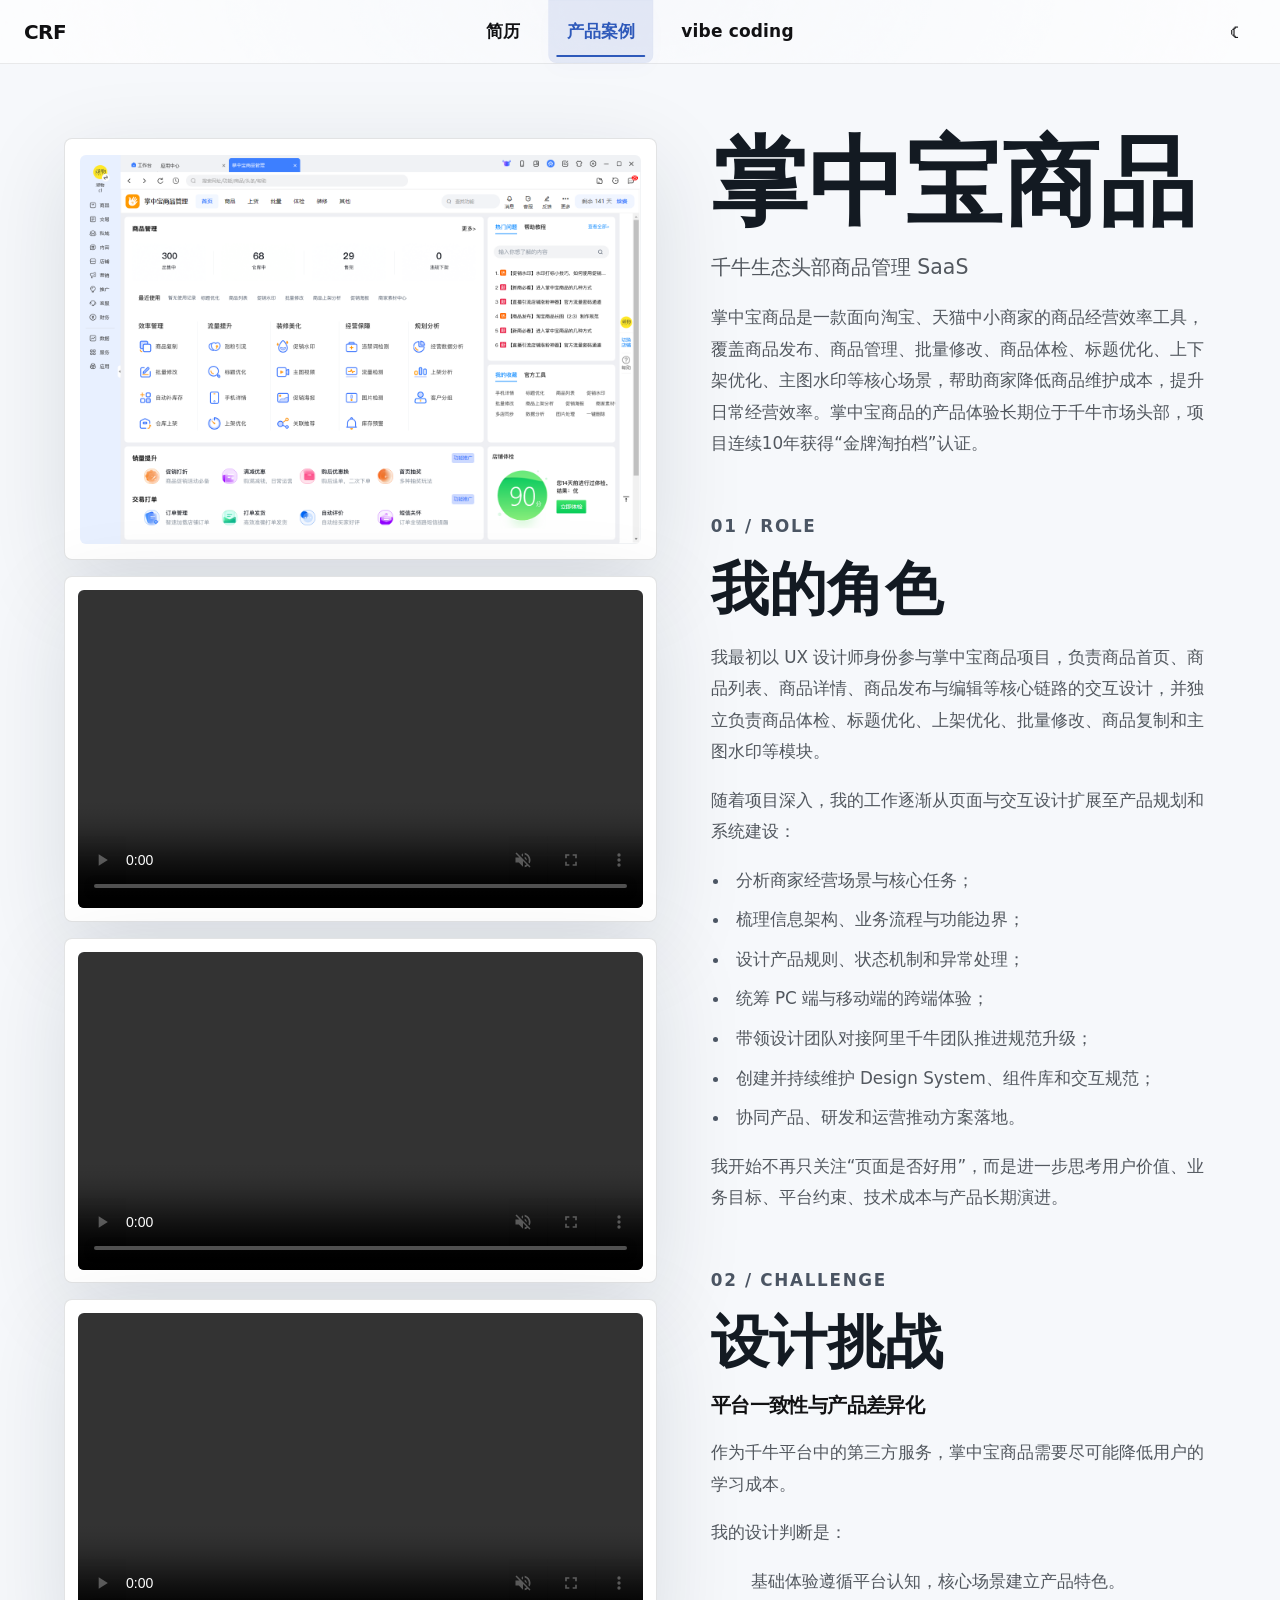
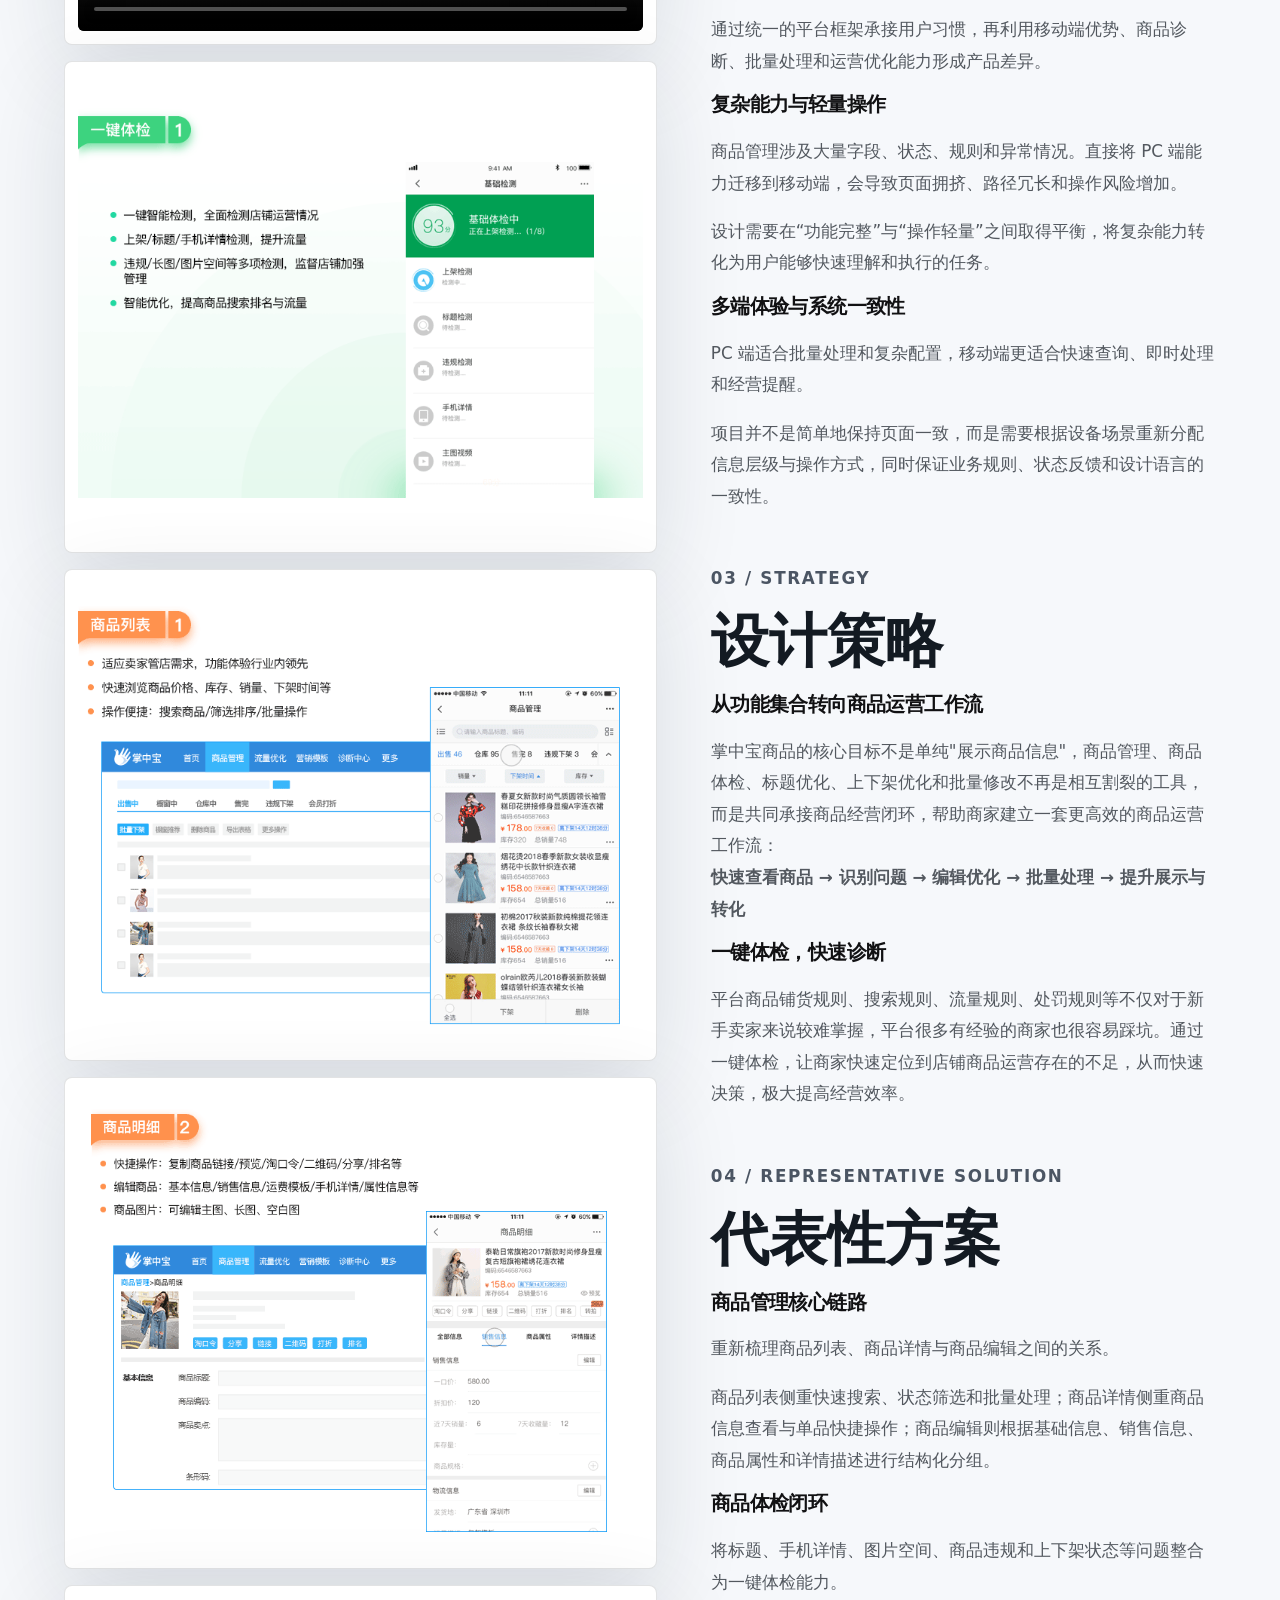
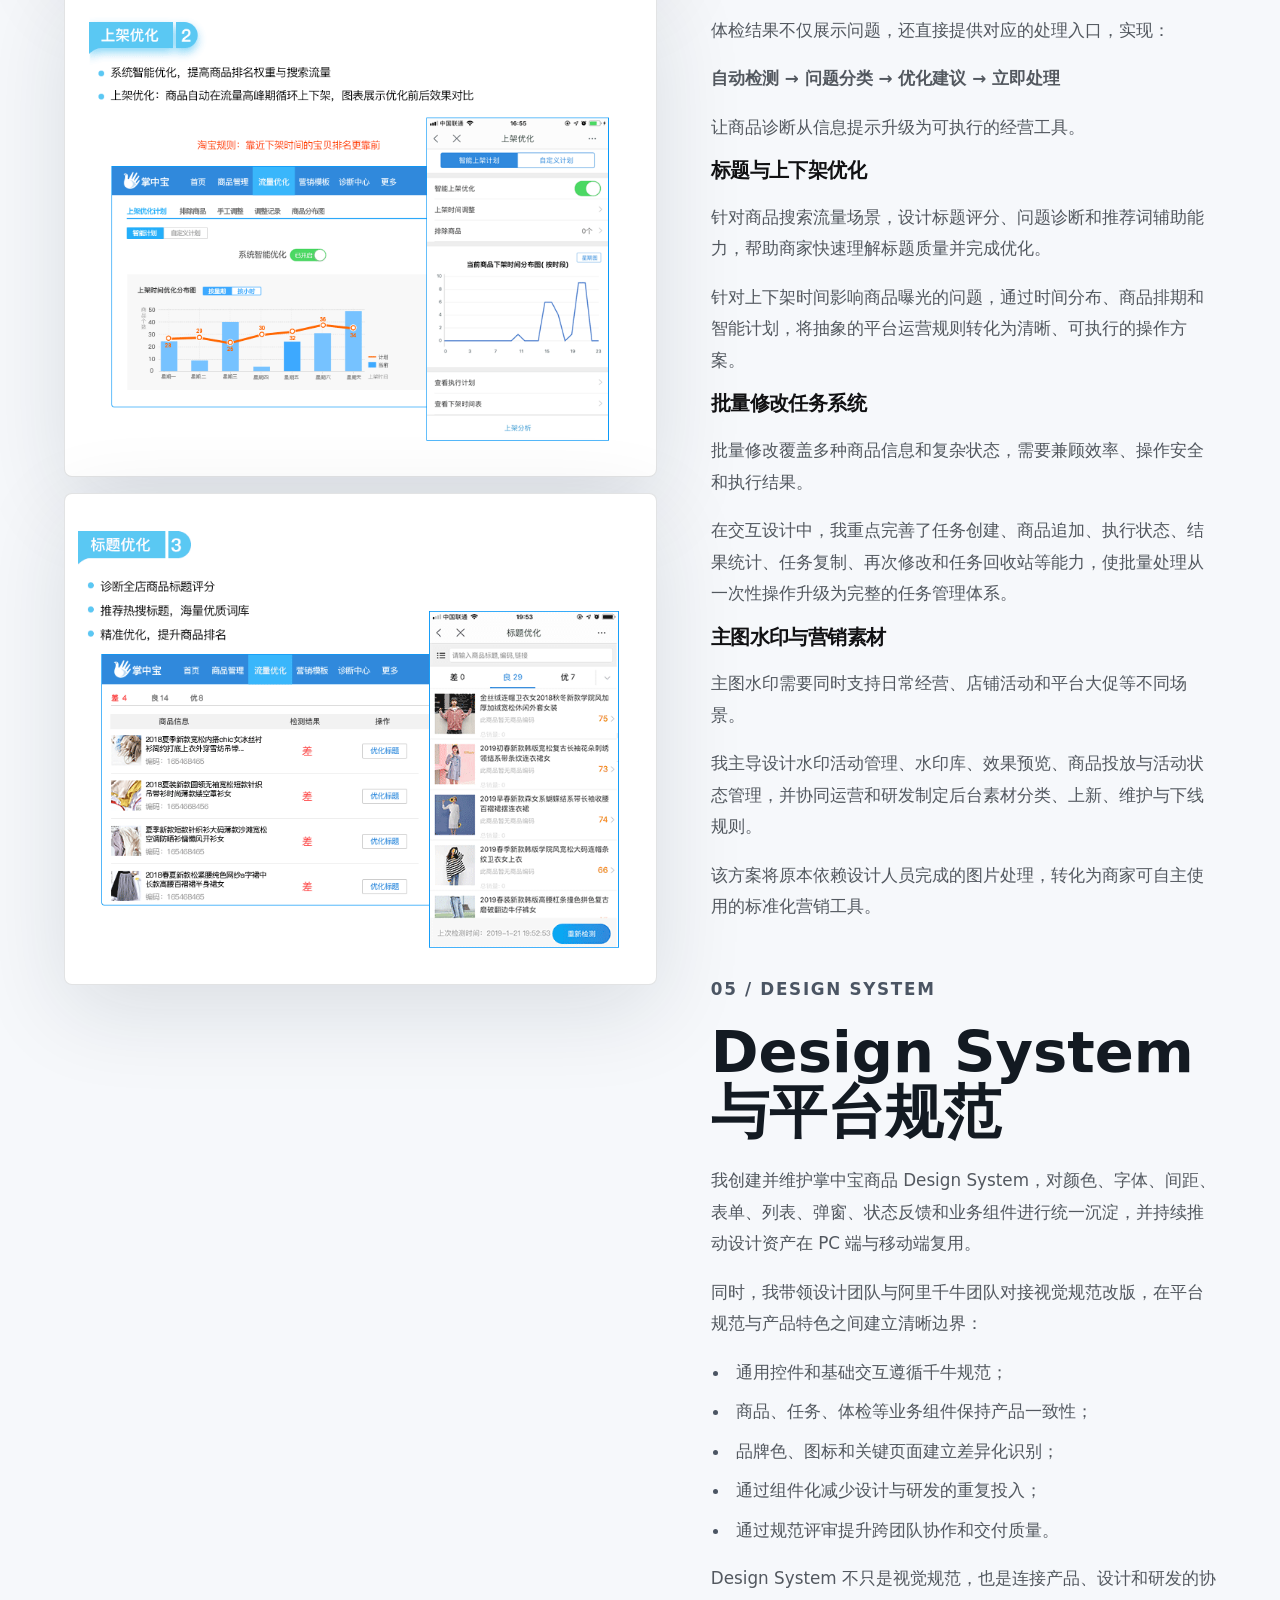
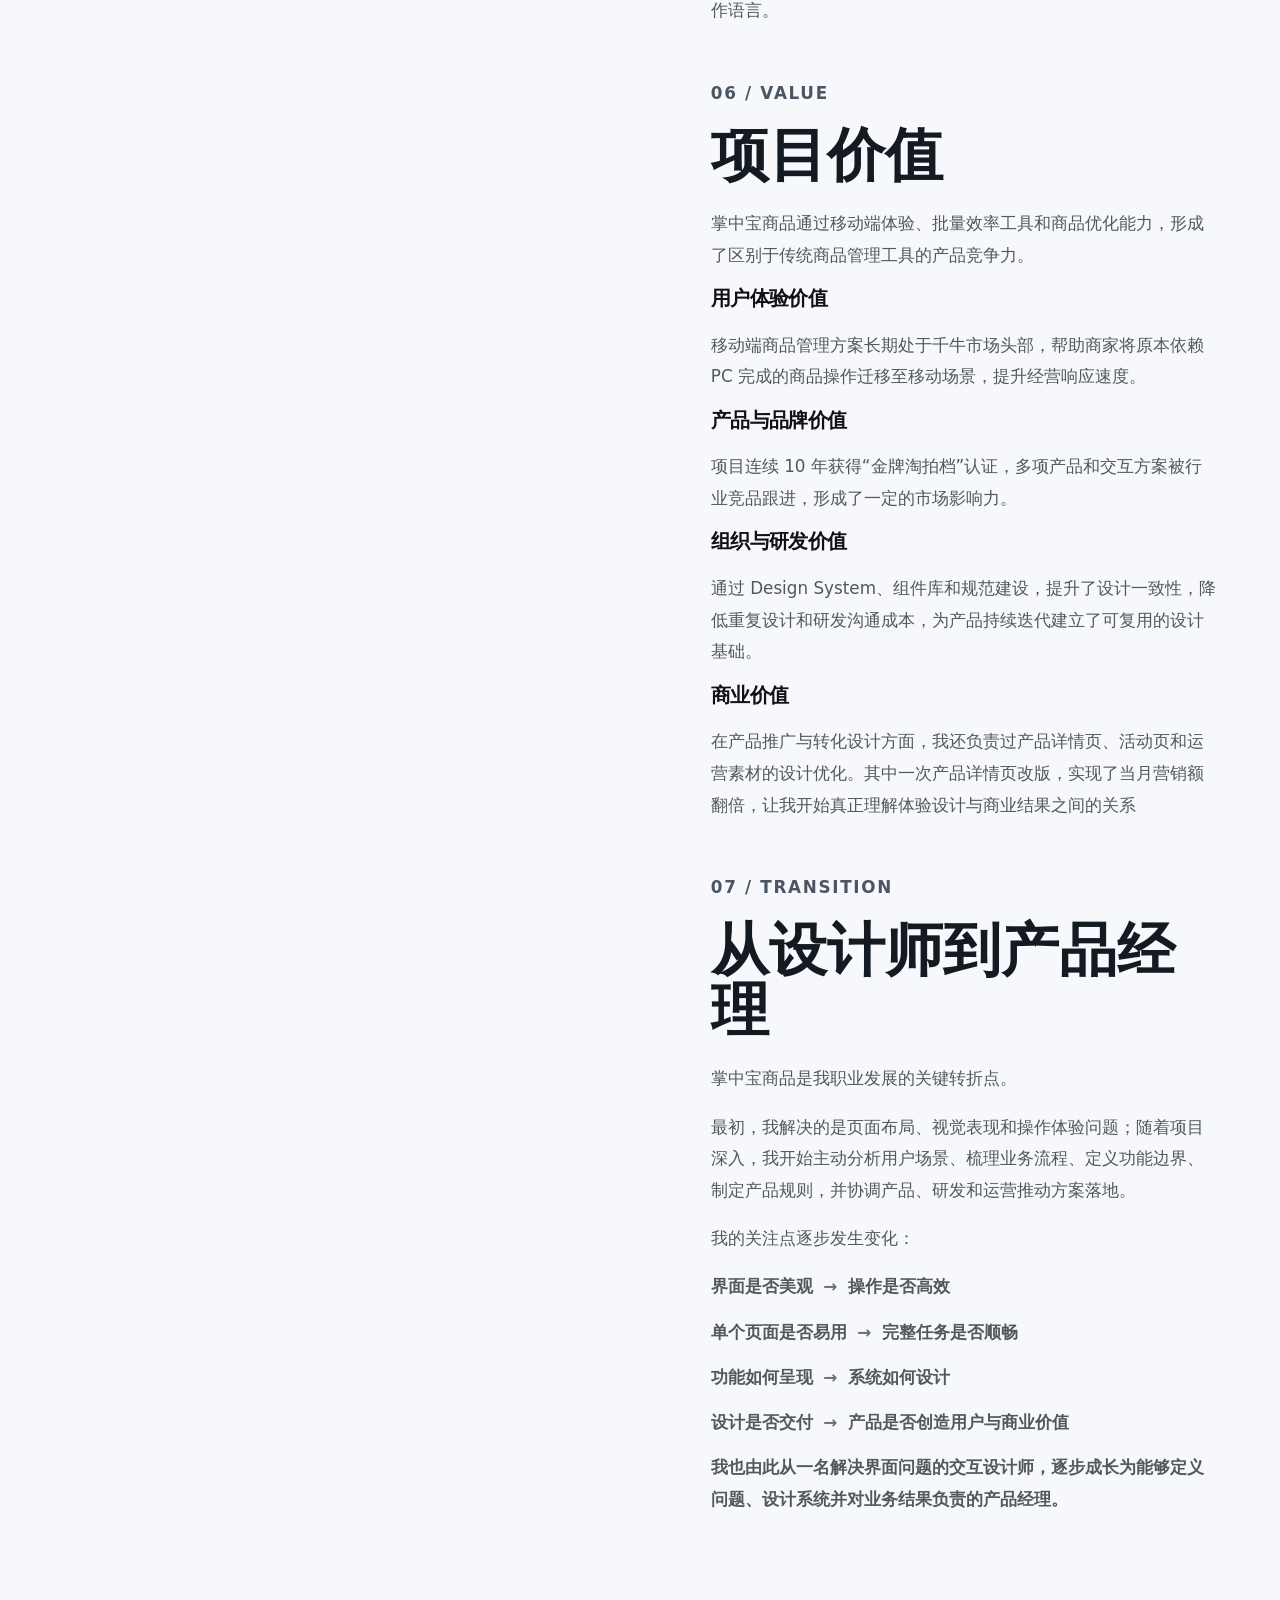
==== commit 6d2e4426: "feat: add navigation dropdown menus" ====
--- a/case-goods.html
+++ b/case-goods.html
@@ -13,8 +13,21 @@
         <a class="site-logo" href="index.html" aria-label="回到简历"><span class="logo-text">CRF</span></a>
         <nav class="primary-nav nav-links" aria-label="一级导航">
           <a class="nav-link" href="index.html">简历</a>
-          <a class="nav-link active" href="product-cases.html">产品案例</a>
-          <a class="nav-link" href="vibe-coding.html">vibe coding</a>
+          <div class="nav-dropdown">
+            <a class="nav-link active" href="product-cases.html" aria-haspopup="true">产品案例</a>
+            <div class="nav-dropdown-menu" aria-label="产品案例">
+              <a class="nav-dropdown-link" href="case-trade-oms.html">掌中宝交易</a>
+              <a class="nav-dropdown-link" href="case-promo.html">掌中宝促销</a>
+              <a class="nav-dropdown-link active" href="case-goods.html" aria-current="page">掌中宝商品</a>
+            </div>
+          </div>
+          <div class="nav-dropdown">
+            <a class="nav-link" href="vibe-coding.html" aria-haspopup="true">vibe coding</a>
+            <div class="nav-dropdown-menu" aria-label="Vibe Coding">
+              <a class="nav-dropdown-link" href="case-prompt-make.html">PromptMake</a>
+              <a class="nav-dropdown-link" href="case-name-agent.html">NameAgent</a>
+            </div>
+          </div>
         </nav>
         <div class="nav-actions">
           <button class="theme-toggle" type="button" aria-label="切换为深色模式" title="切换为深色模式"><span class="theme-toggle-icon" aria-hidden="true">☾</span></button>
--- a/styles.css
+++ b/styles.css
@@ -271,6 +271,81 @@
   background-color: rgba(46, 89, 186, 0.105);
 }
 
+.nav-dropdown {
+  position: relative;
+  display: flex;
+  height: 100%;
+  align-items: stretch;
+}
+
+.nav-dropdown-menu {
+  position: absolute;
+  top: calc(100% - 0.35rem);
+  left: 50%;
+  z-index: calc(var(--z-header) + 1);
+  display: grid;
+  min-width: 11.5rem;
+  padding: 0.45rem;
+  border: 1px solid var(--color-border);
+  border-radius: var(--radius-sm);
+  background: rgba(255, 255, 255, 0.98);
+  box-shadow: 0 14px 34px rgba(20, 29, 46, 0.14);
+  opacity: 0;
+  pointer-events: none;
+  transform: translate(-50%, -0.4rem);
+  visibility: hidden;
+  transition:
+    opacity var(--duration-fast) var(--ease-out),
+    transform var(--duration-fast) var(--ease-out),
+    visibility var(--duration-fast) var(--ease-out);
+}
+
+.nav-dropdown-link {
+  padding: 0.7rem 0.8rem;
+  border-radius: calc(var(--radius-sm) - 2px);
+  color: var(--color-fg);
+  font-size: 0.95rem;
+  font-weight: var(--font-weight-medium);
+  line-height: 1.35;
+  text-decoration: none;
+  white-space: nowrap;
+  transition:
+    color var(--duration-fast) var(--ease-out),
+    background-color var(--duration-fast) var(--ease-out);
+}
+
+.nav-dropdown-link:hover,
+.nav-dropdown-link:focus-visible,
+.nav-dropdown-link.active {
+  color: var(--color-accent);
+  background: rgba(46, 89, 186, 0.09);
+}
+
+.nav-dropdown-link:focus-visible {
+  outline: 2px solid var(--color-accent);
+  outline-offset: -2px;
+}
+
+.nav-dropdown:hover .nav-dropdown-menu,
+.nav-dropdown:focus-within .nav-dropdown-menu {
+  opacity: 1;
+  pointer-events: auto;
+  transform: translate(-50%, 0);
+  visibility: visible;
+}
+
+[data-theme="dark"] .nav-dropdown-menu {
+  border-color: rgba(255, 255, 255, 0.12);
+  background: rgba(24, 25, 29, 0.98);
+  box-shadow: 0 16px 38px rgba(0, 0, 0, 0.38);
+}
+
+[data-theme="dark"] .nav-dropdown-link:hover,
+[data-theme="dark"] .nav-dropdown-link:focus-visible,
+[data-theme="dark"] .nav-dropdown-link.active {
+  background: rgba(126, 162, 255, 0.12);
+}
+
 [data-theme="dark"] .nav-link.active,
 [data-theme="dark"] .nav-link.active:hover {
   color: var(--color-accent);
@@ -1105,6 +1180,62 @@
   height: auto;
   border-radius: 4px;
   background: #f3f6fb;
+}
+
+.promo-split-main .promo-lottery-video-crop {
+  overflow: hidden;
+  border-radius: 4px;
+}
+
+.promo-split-main .promo-lottery-video-crop video {
+  margin-bottom: -30px;
+  transform: translateY(-15px);
+  border-radius: 0;
+  background: transparent;
+}
+
+/* 横向自动无缝滚动帧（超宽长图） */
+.promo-split-main .promo-scroll-frame {
+  overflow: hidden;
+}
+
+.promo-split-main .promo-scroll-viewport {
+  overflow: hidden;
+  width: 100%;
+  aspect-ratio: 1920 / 1306;
+  border-radius: 4px;
+  background: #f3f6fb;
+}
+
+.promo-split-main .promo-scroll-track {
+  display: flex;
+  align-items: stretch;
+  width: max-content;
+  height: 100%;
+  animation: promo-hscroll 36s linear infinite;
+}
+
+.promo-split-main .promo-product-frame .promo-scroll-track img {
+  display: block;
+  width: auto;
+  height: 100%;
+  border-radius: 0;
+  flex: none;
+}
+
+.promo-split-main .promo-scroll-frame:hover .promo-scroll-track {
+  animation-play-state: paused;
+}
+
+@keyframes promo-hscroll {
+  from { transform: translateX(0); }
+  to { transform: translateX(-50%); }
+}
+
+@media (prefers-reduced-motion: reduce) {
+  .promo-split-main .promo-scroll-track {
+    animation: none;
+  }
 }
 
 .promo-split-main .case-meta-label {
@@ -2133,6 +2264,7 @@
     padding-left: 0.75rem;
     font-size: 0.98rem;
   }
+
 }
 
 @media (max-width: 736px) {
@@ -2856,6 +2988,19 @@
 .prompt-make-page .prompt-make-evidence img {
   border-radius: 12px;
   box-shadow: 0 18px 54px rgba(19, 43, 39, 0.08);
+}
+
+.prompt-make-page .prompt-make-edge-crop {
+  overflow: hidden;
+  border-radius: 12px;
+  line-height: 0;
+}
+
+.prompt-make-page .prompt-make-edge-crop img {
+  width: calc(100% + 4px);
+  max-width: none;
+  margin: -2px;
+  border-radius: 0;
 }
 
 .prompt-make-page .prompt-make-positioning-visual {
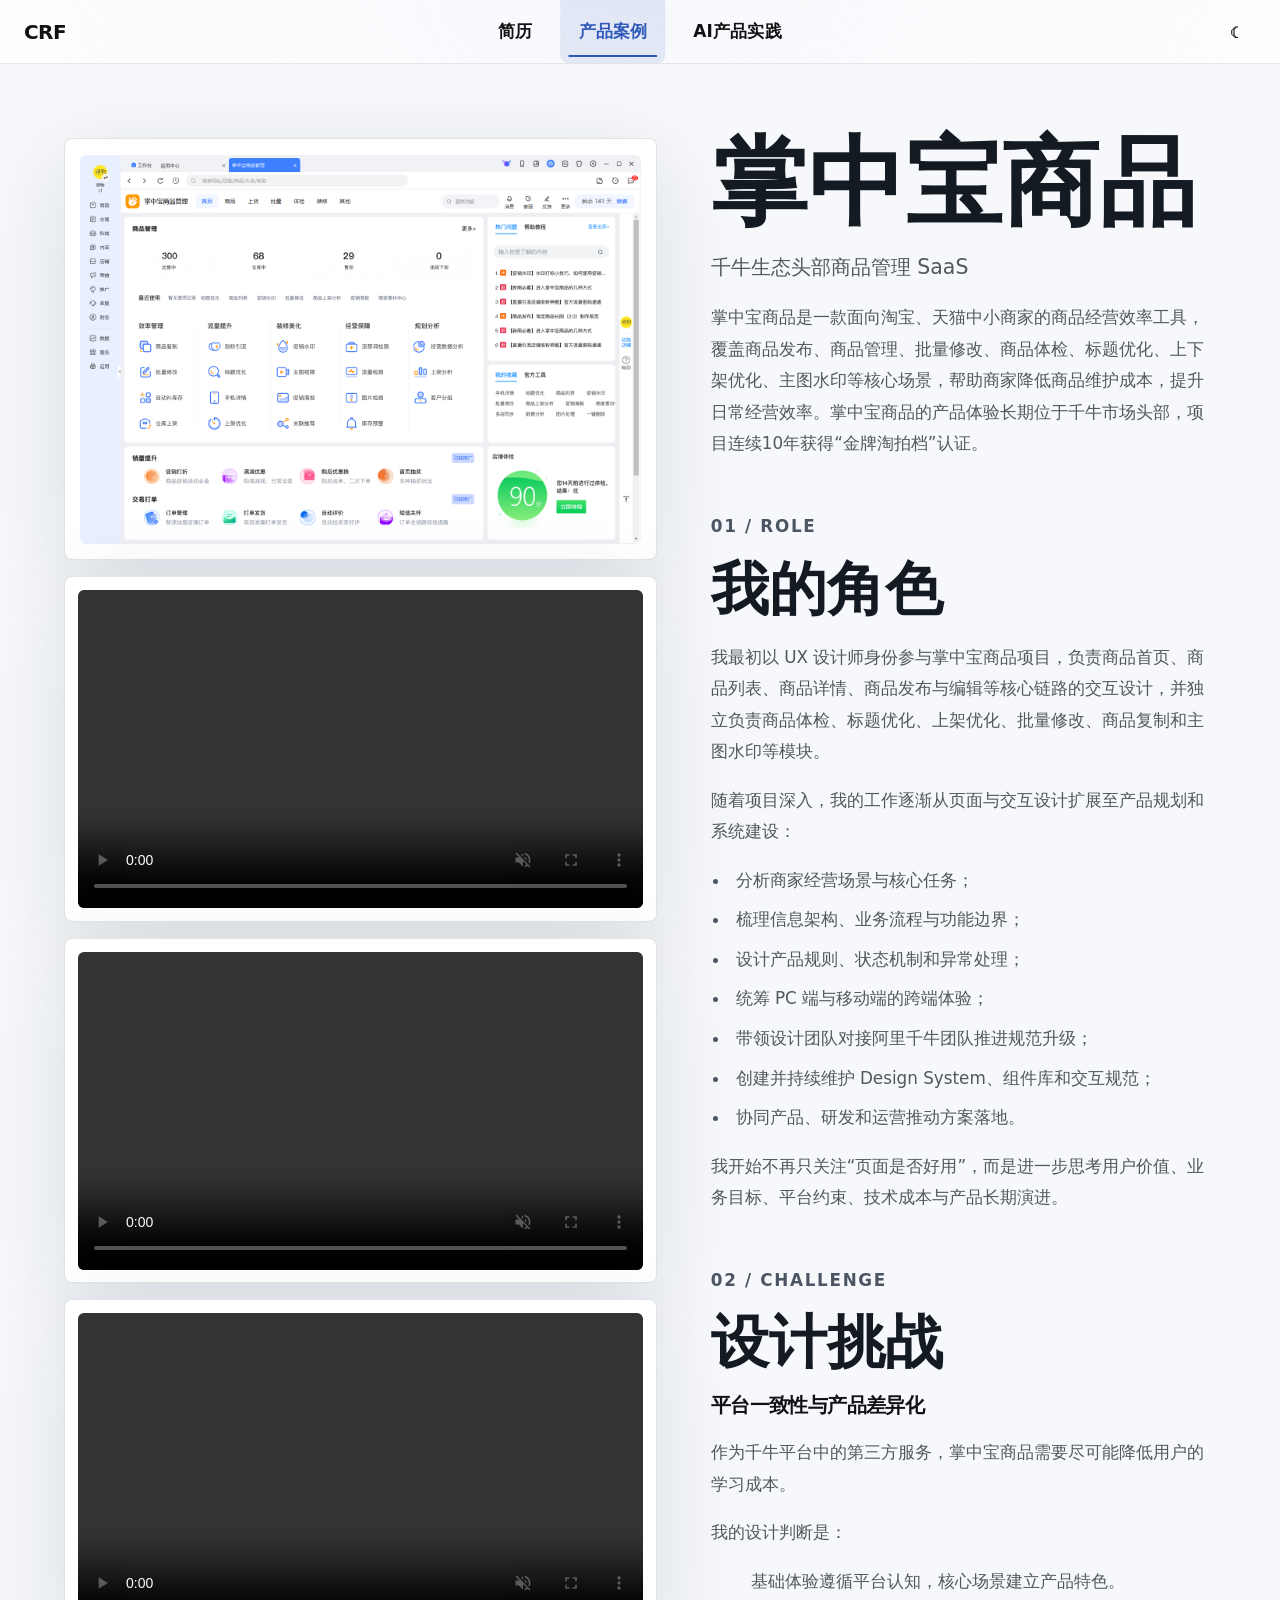
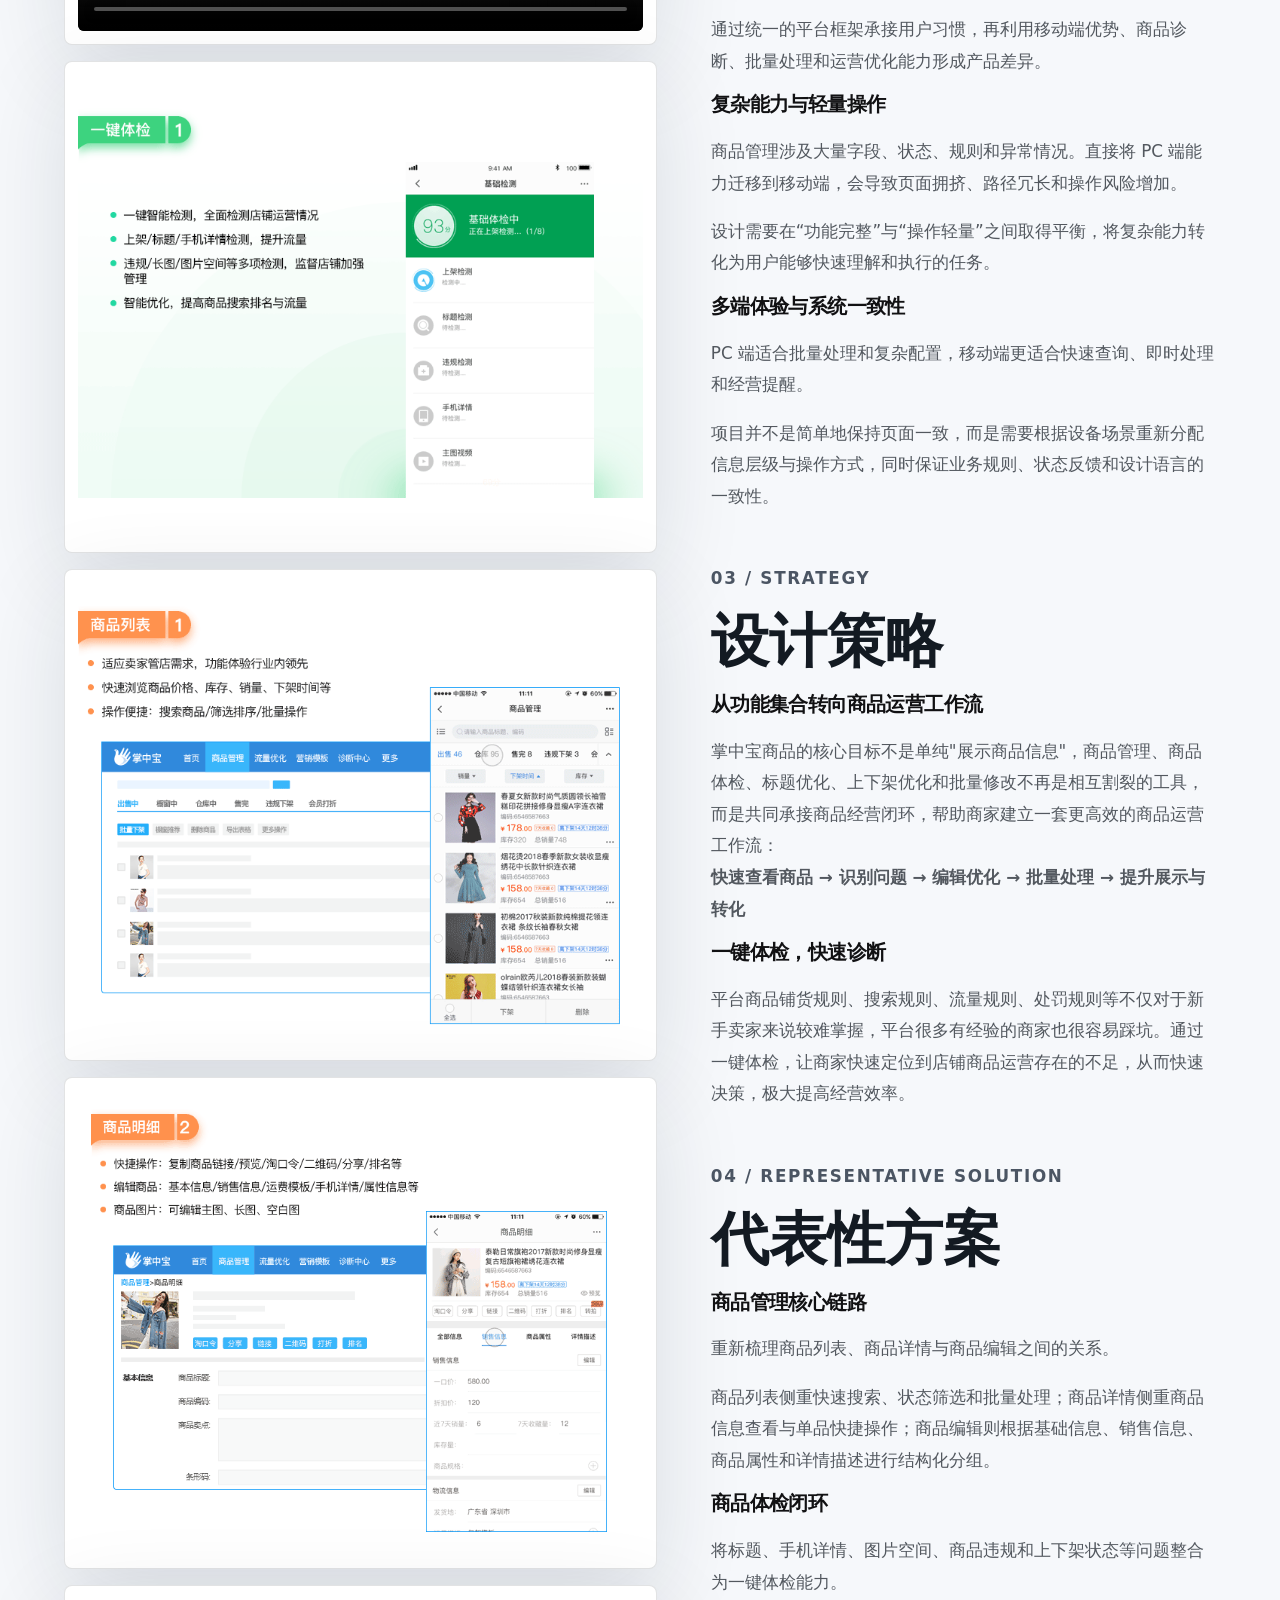
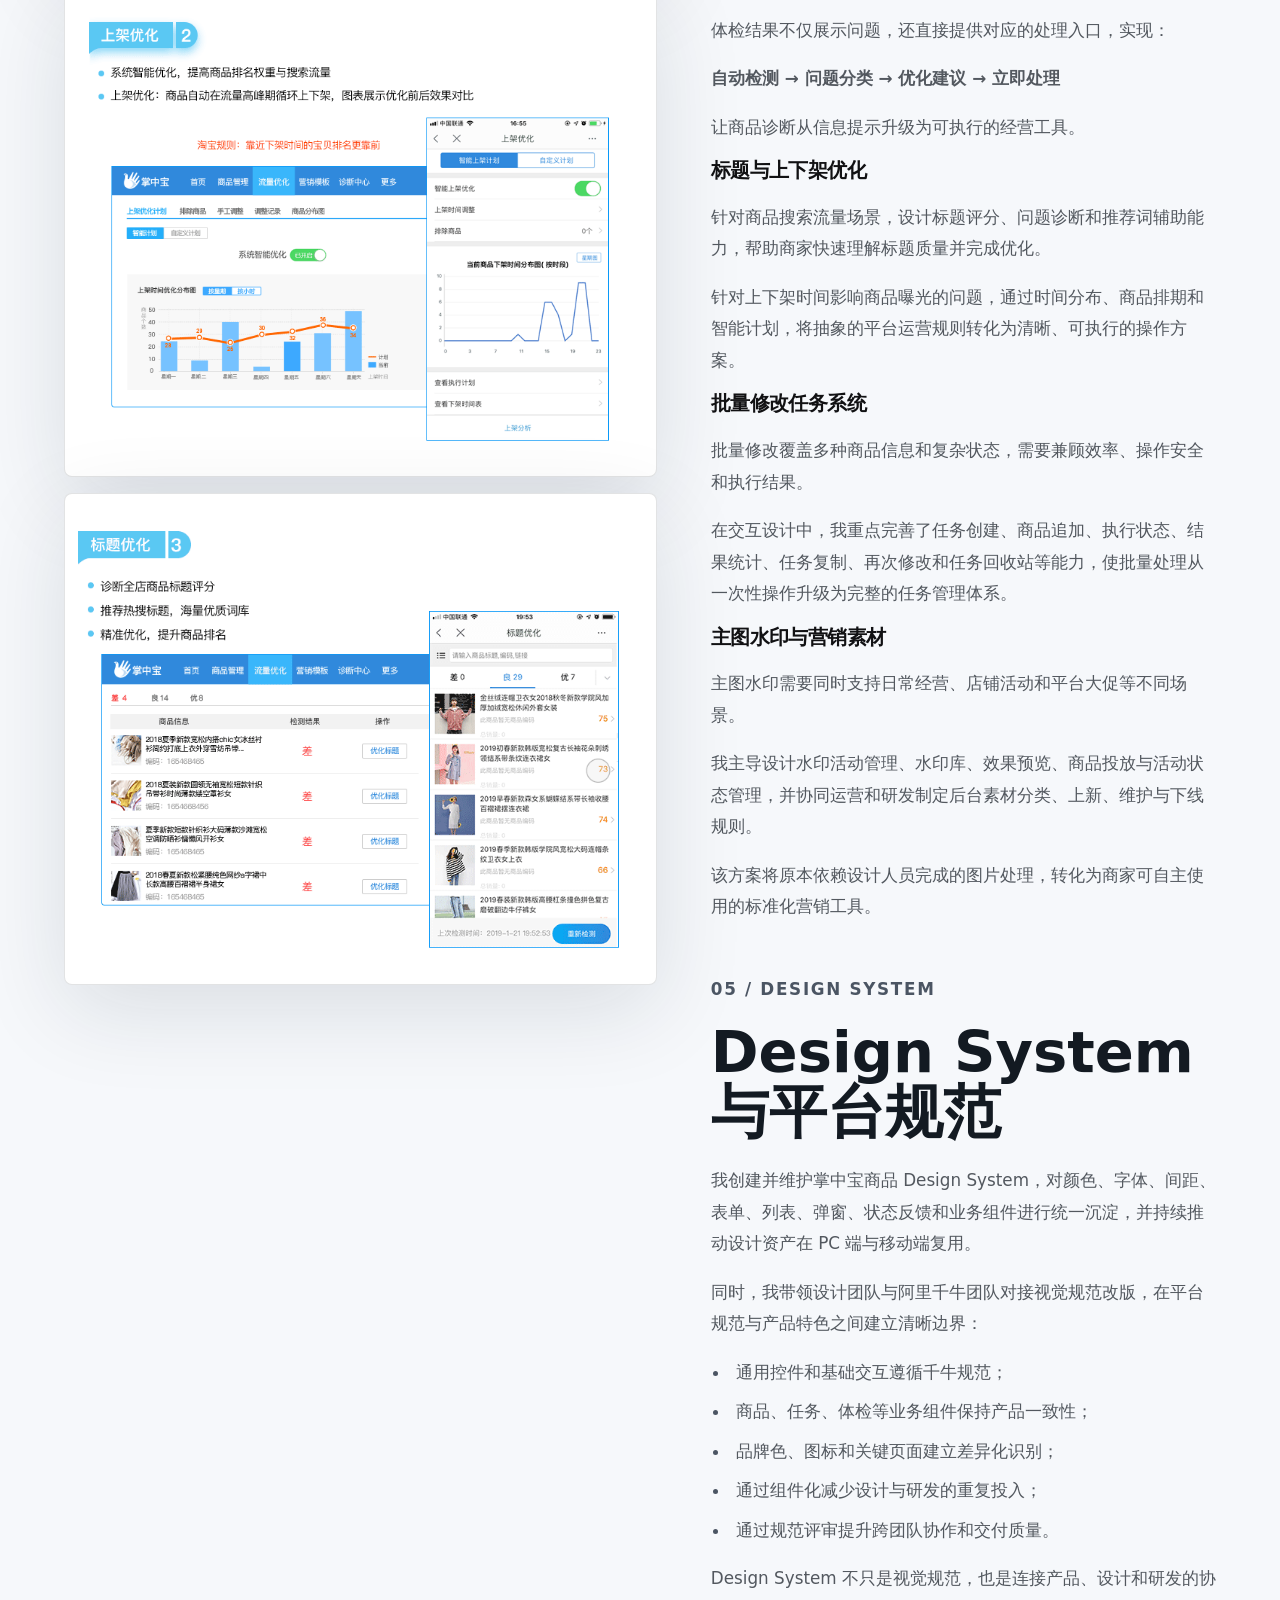
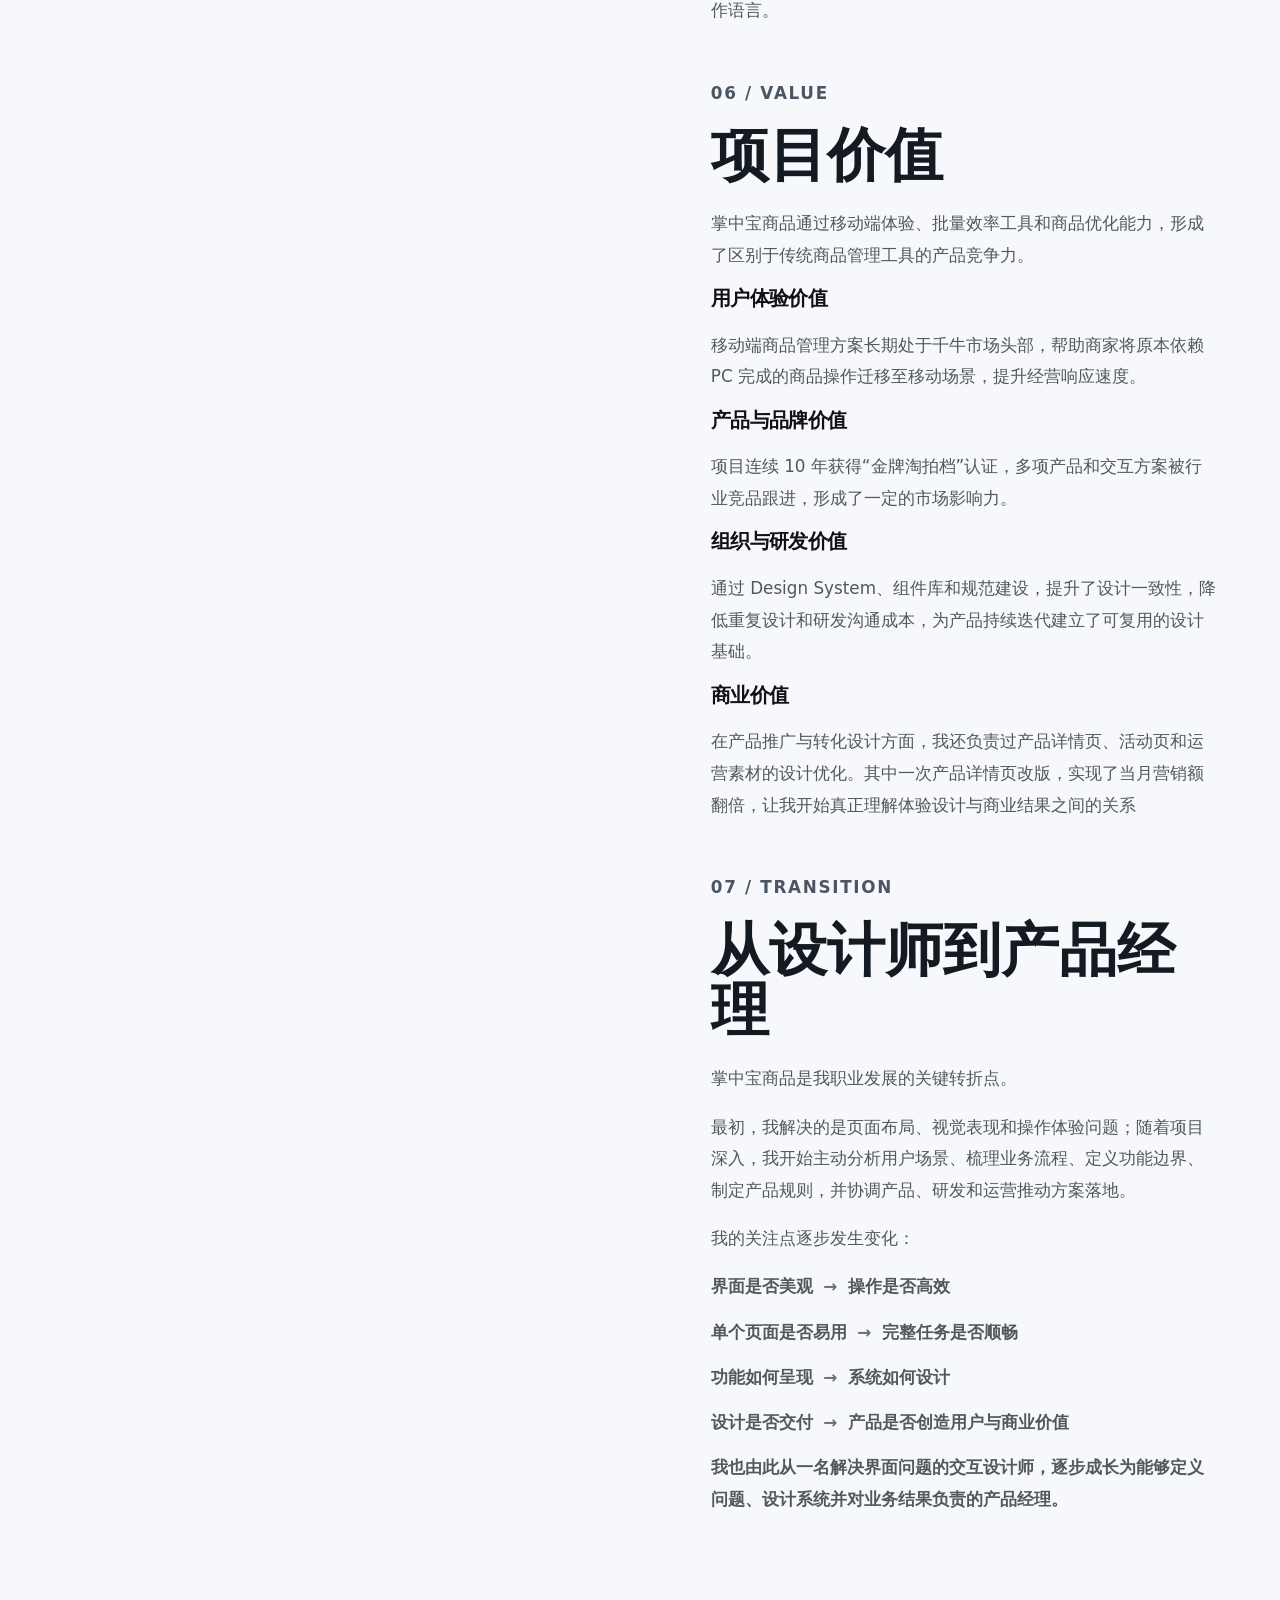
==== commit 296a91e3: "chore: 同步简历定位调整与案例页内容更新" ====
--- a/case-goods.html
+++ b/case-goods.html
@@ -22,8 +22,8 @@
             </div>
           </div>
           <div class="nav-dropdown">
-            <a class="nav-link" href="vibe-coding.html" aria-haspopup="true">vibe coding</a>
-            <div class="nav-dropdown-menu" aria-label="Vibe Coding">
+            <a class="nav-link" href="vibe-coding.html" aria-haspopup="true">AI产品实践</a>
+            <div class="nav-dropdown-menu" aria-label="AI产品实践">
               <a class="nav-dropdown-link" href="case-prompt-make.html">PromptMake</a>
               <a class="nav-dropdown-link" href="case-name-agent.html">NameAgent</a>
             </div>
@@ -40,7 +40,7 @@
           <ul class="hamburger-ul">
             <li><a href="index.html"><h3>简历</h3></a></li>
             <li><a href="product-cases.html"><h3 class="index-li">产品案例</h3></a></li>
-            <li><a href="vibe-coding.html"><h3>vibe coding</h3></a></li>
+            <li><a href="vibe-coding.html"><h3>AI产品实践</h3></a></li>
           </ul>
         </nav>
       </aside>
@@ -50,31 +50,31 @@
           <div class="trade-split-visual">
             <div class="goods-media-stack goods-continuous-media">
               <figure class="trade-split-frame case-split-frame goods-frame goods-frame--dashboard goods-frame--padded">
-                <img src="assets/goods/goods-dashboard.png" alt="掌中宝商品 PC 工作台总览" />
+                <img src="assets/goods/goods-dashboard.png" alt="掌中宝商品 PC 工作台总览" decoding="async" fetchpriority="high" />
               </figure>
               <figure class="trade-split-frame goods-video-frame">
-                <video src="assets/goods/goods-mobile-demo-1.mp4" autoplay loop muted playsinline controls aria-label="掌中宝商品移动端体验视频一"></video>
+                <video src="assets/goods/goods-mobile-demo-1.mp4" data-play-when-visible preload="metadata" loop muted playsinline controls aria-label="掌中宝商品移动端体验视频一"></video>
               </figure>
               <figure class="trade-split-frame goods-video-frame">
-                <video src="assets/goods/goods-mobile-demo-2.mp4" autoplay loop muted playsinline controls aria-label="掌中宝商品移动端体验视频二"></video>
+                <video src="assets/goods/goods-mobile-demo-2.mp4" data-play-when-visible preload="none" loop muted playsinline controls aria-label="掌中宝商品移动端体验视频二"></video>
               </figure>
               <figure class="trade-split-frame goods-video-frame">
-                <video src="assets/goods/goods-watermark-demo.mp4" autoplay loop muted playsinline controls aria-label="掌中宝商品主图水印功能演示视频"></video>
+                <video src="assets/goods/goods-watermark-demo.mp4" data-play-when-visible preload="none" loop muted playsinline controls aria-label="掌中宝商品主图水印功能演示视频"></video>
               </figure>
               <figure class="trade-split-frame case-split-frame goods-frame goods-frame--gif">
-                <img src="assets/goods/goods-checkup.gif" alt="掌中宝商品一键体检能力展示" />
+                <img src="assets/goods/goods-checkup.gif" alt="掌中宝商品一键体检能力展示" loading="lazy" decoding="async" />
               </figure>
               <figure class="trade-split-frame case-split-frame goods-frame goods-frame--gif">
-                <img src="assets/goods/goods-list.gif" alt="掌中宝商品列表 PC 与移动端设计" />
+                <img src="assets/goods/goods-list.gif" alt="掌中宝商品列表 PC 与移动端设计" loading="lazy" decoding="async" />
               </figure>
               <figure class="trade-split-frame case-split-frame goods-frame goods-frame--gif">
-                <img src="assets/goods/goods-detail.gif" alt="掌中宝商品详情与编辑页设计" />
+                <img src="assets/goods/goods-detail.gif" alt="掌中宝商品详情与编辑页设计" loading="lazy" decoding="async" />
               </figure>
               <figure class="trade-split-frame case-split-frame goods-frame goods-frame--gif">
-                <img src="assets/goods/goods-shelf-optimization.gif" alt="掌中宝商品上架优化计划" />
+                <img src="assets/goods/goods-shelf-optimization.gif" alt="掌中宝商品上架优化计划" loading="lazy" decoding="async" />
               </figure>
               <figure class="trade-split-frame case-split-frame goods-frame goods-frame--gif">
-                <img src="assets/goods/goods-title-optimization.gif" alt="掌中宝商品标题优化评分与推荐词" />
+                <img src="assets/goods/goods-title-optimization.gif" alt="掌中宝商品标题优化评分与推荐词" loading="lazy" decoding="async" />
               </figure>
             </div>
           </div>
